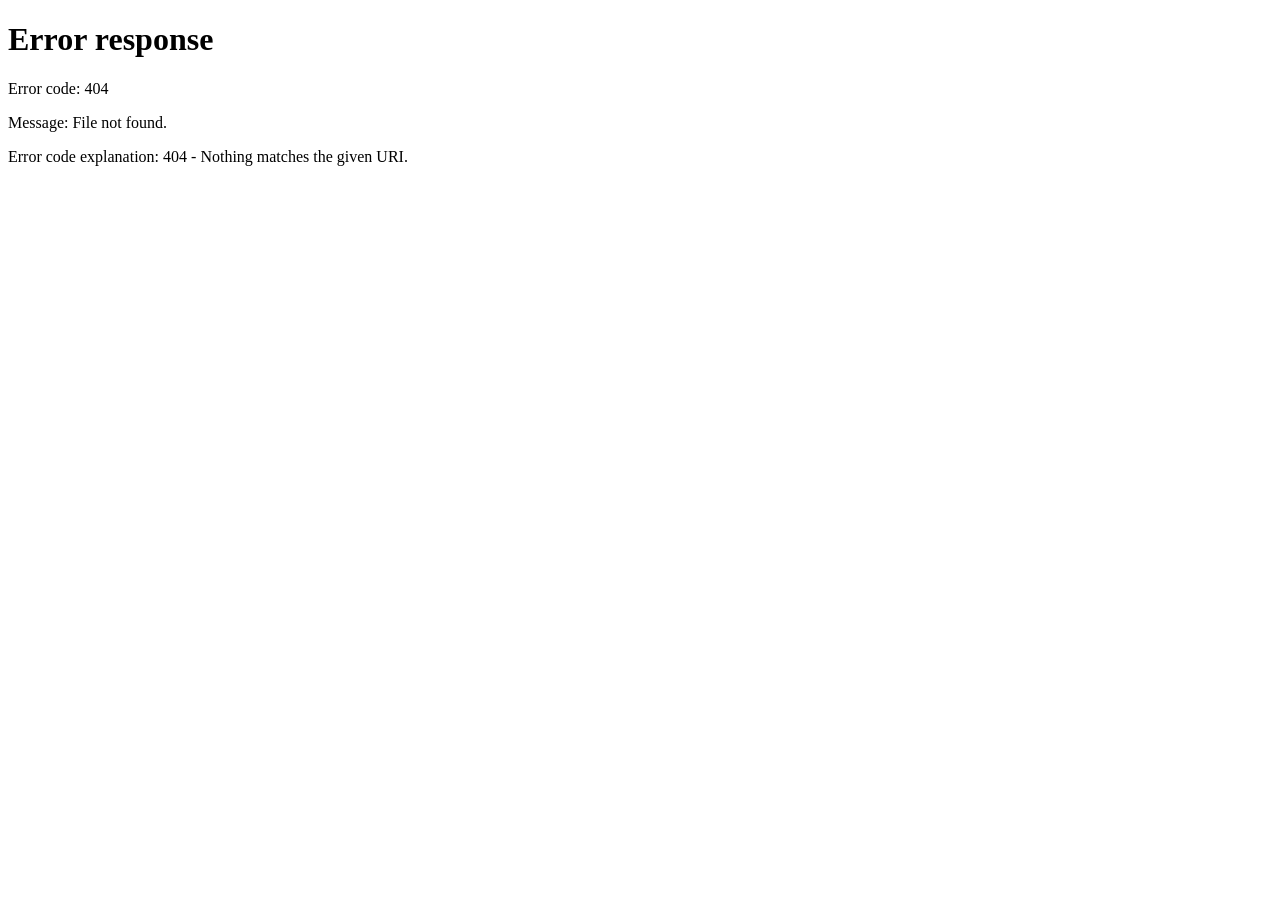
==== index.html @ 505d4048 "Add initial index.html for Events Scanner" ====
<!DOCTYPE html>
<html lang="pt-BR">
<head>
<meta charset="UTF-8">
<meta name="viewport" content="width=device-width, initial-scale=1.0">
<title>Events Scanner | MapOmega</title>
<link rel="alternate" hreflang="pt-BR" href="https://deltaomni.com/br/scanner-de-eventos.html">
<link rel="alternate" hreflang="en" href="https://deltaomni.com/eventsscanner.html">
<script>
  // Reserva caso o redirecionamento do Netlify não atue
  var pt = (navigator.languages || [navigator.language || '']).some(function(l){ return /^pt/i.test(l); });
  location.replace(pt ? '/br/' : '/eventsscanner.html');
</script>
<style>body{font-family:system-ui,sans-serif;margin:48px 24px;color:#1B2230}a{color:#002868}</style>
</head>
<body>
<p><a href="/br/scanner-de-eventos.html">Events Scanner — português</a> · <a href="/eventsscanner.html" lang="en">English</a></p>
</body>
</html>
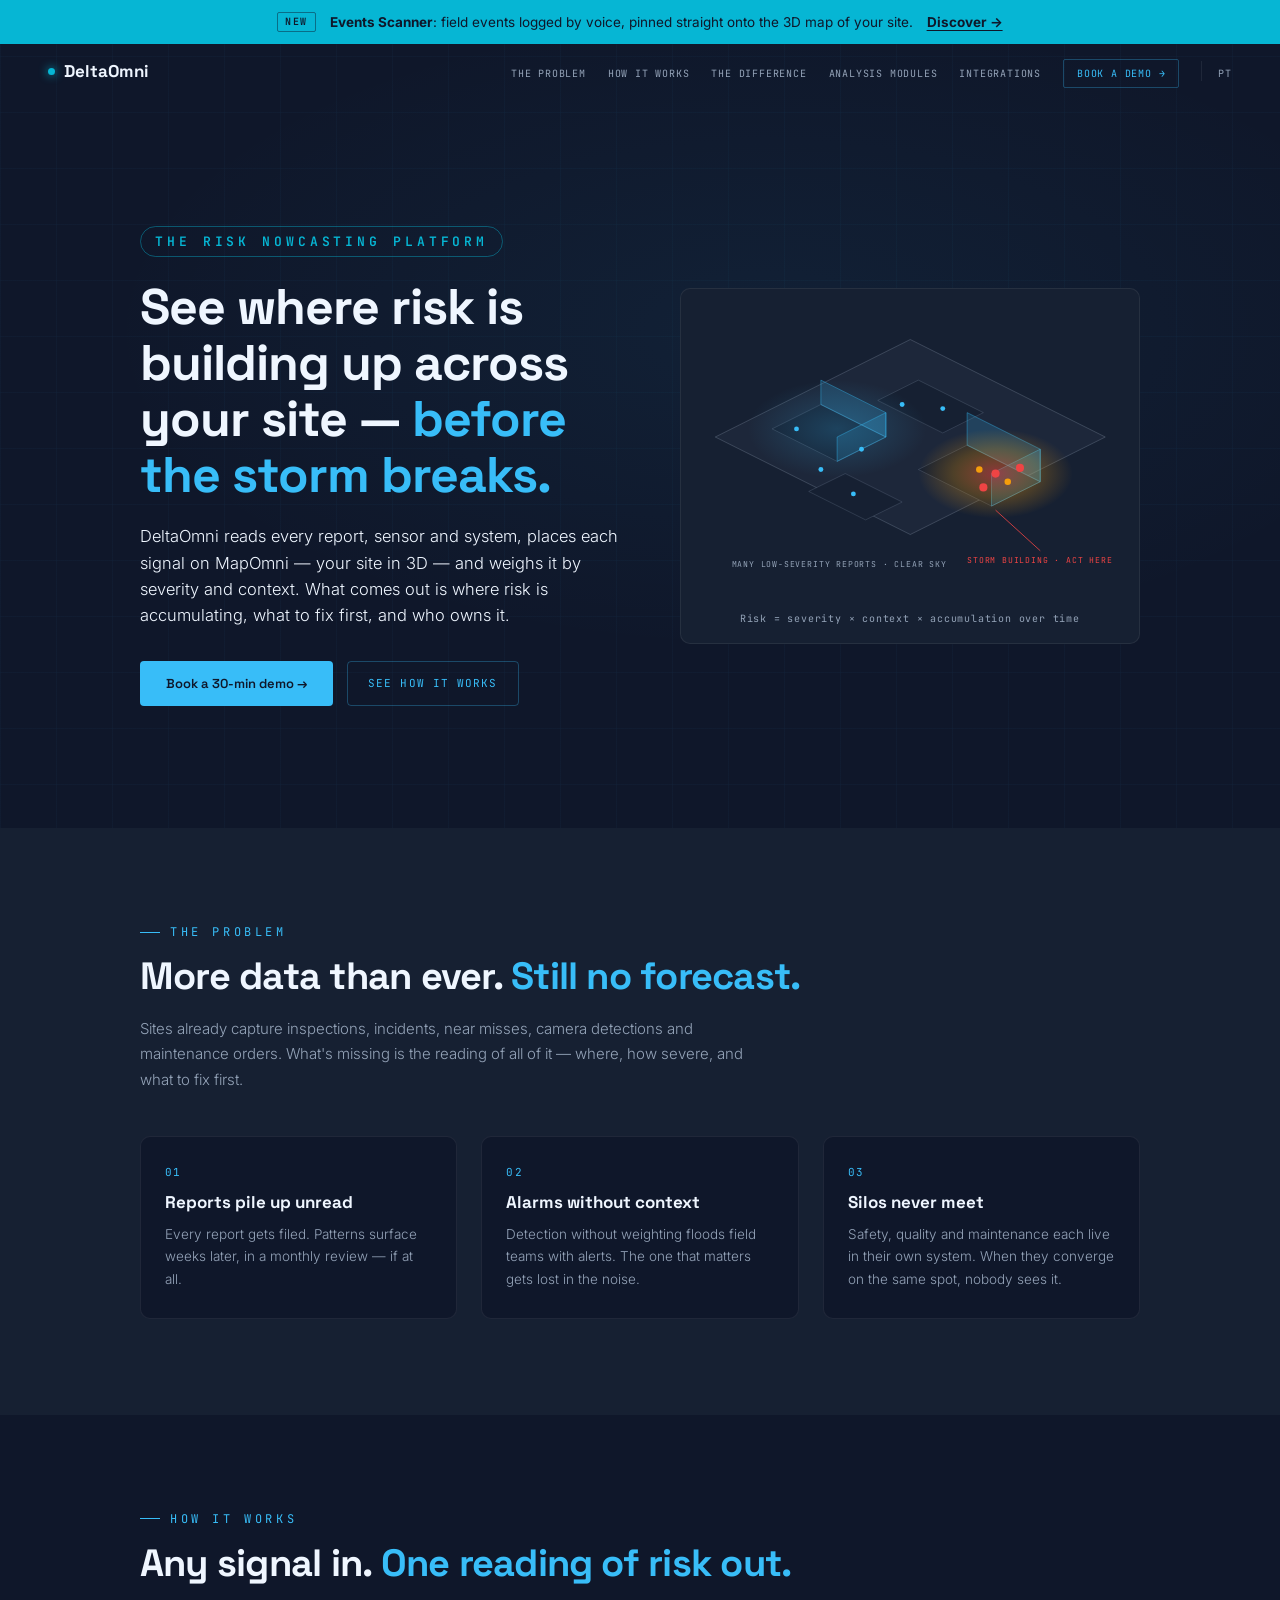
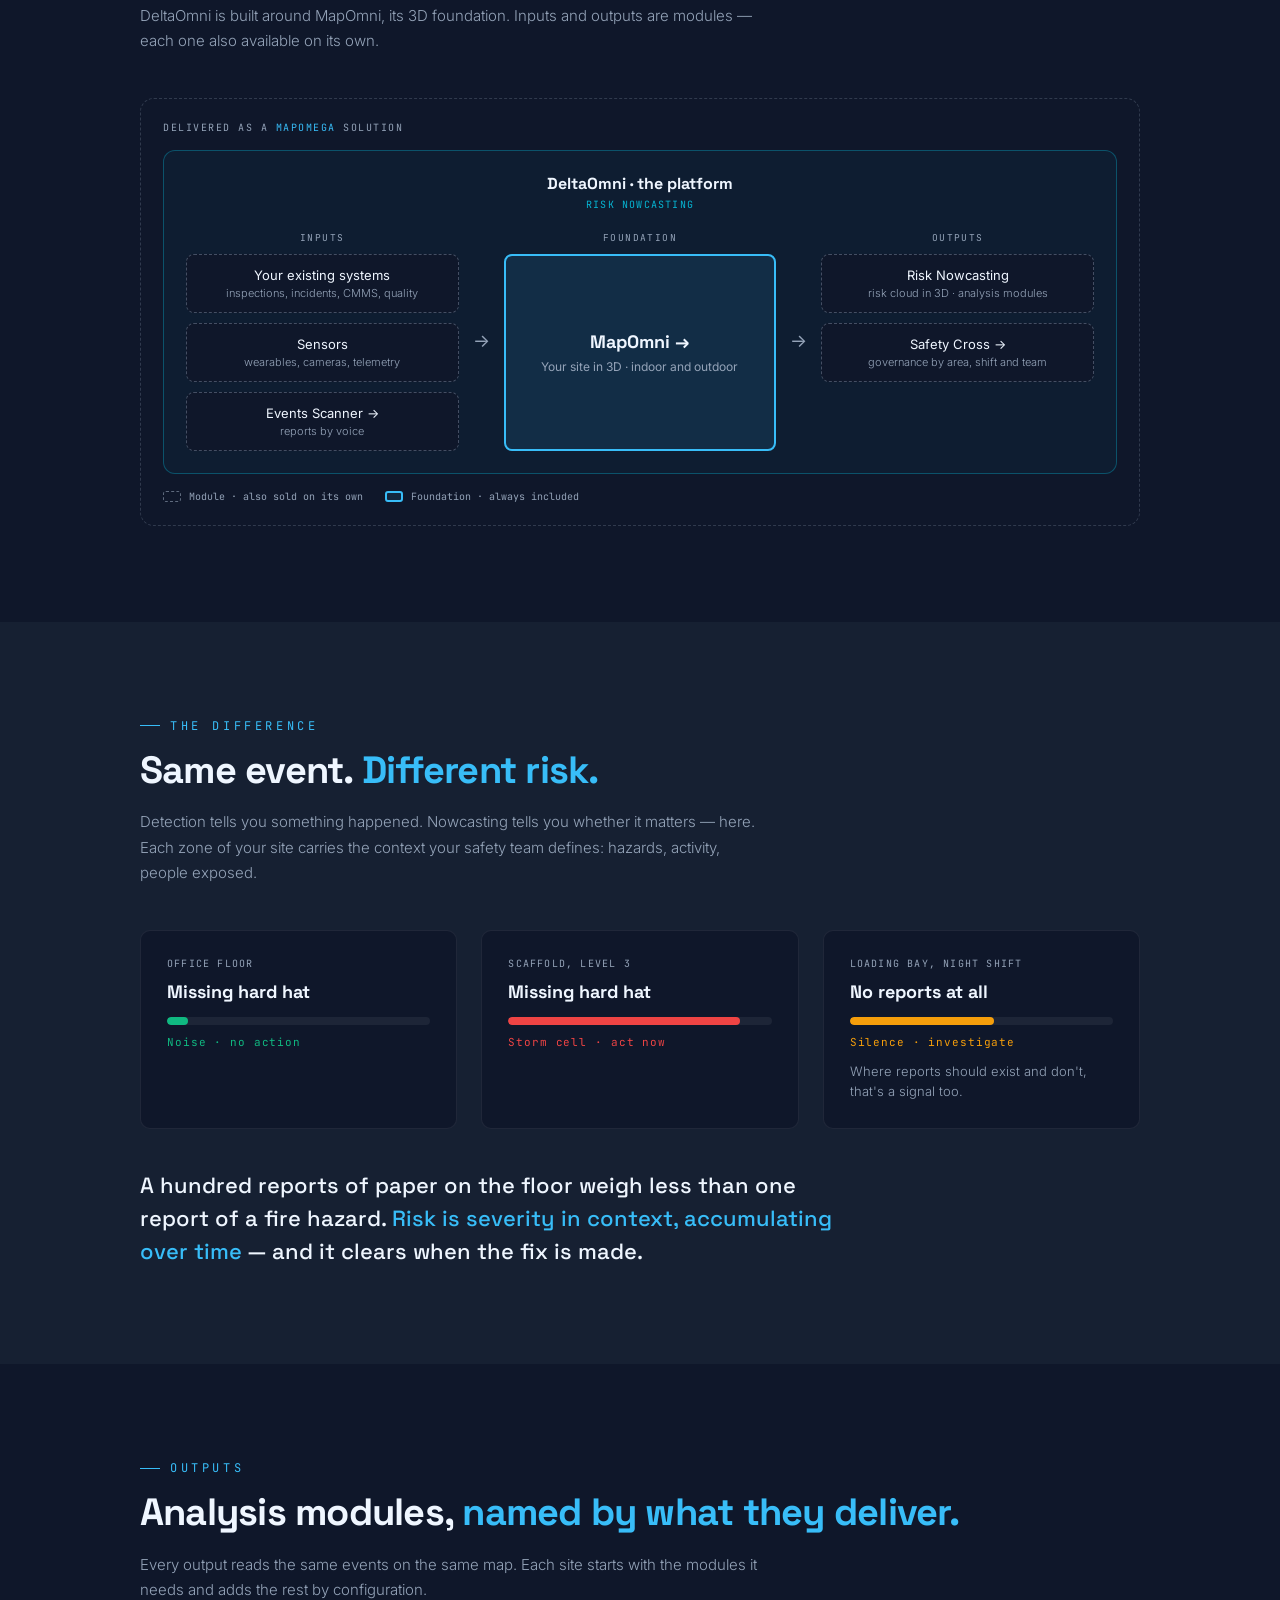
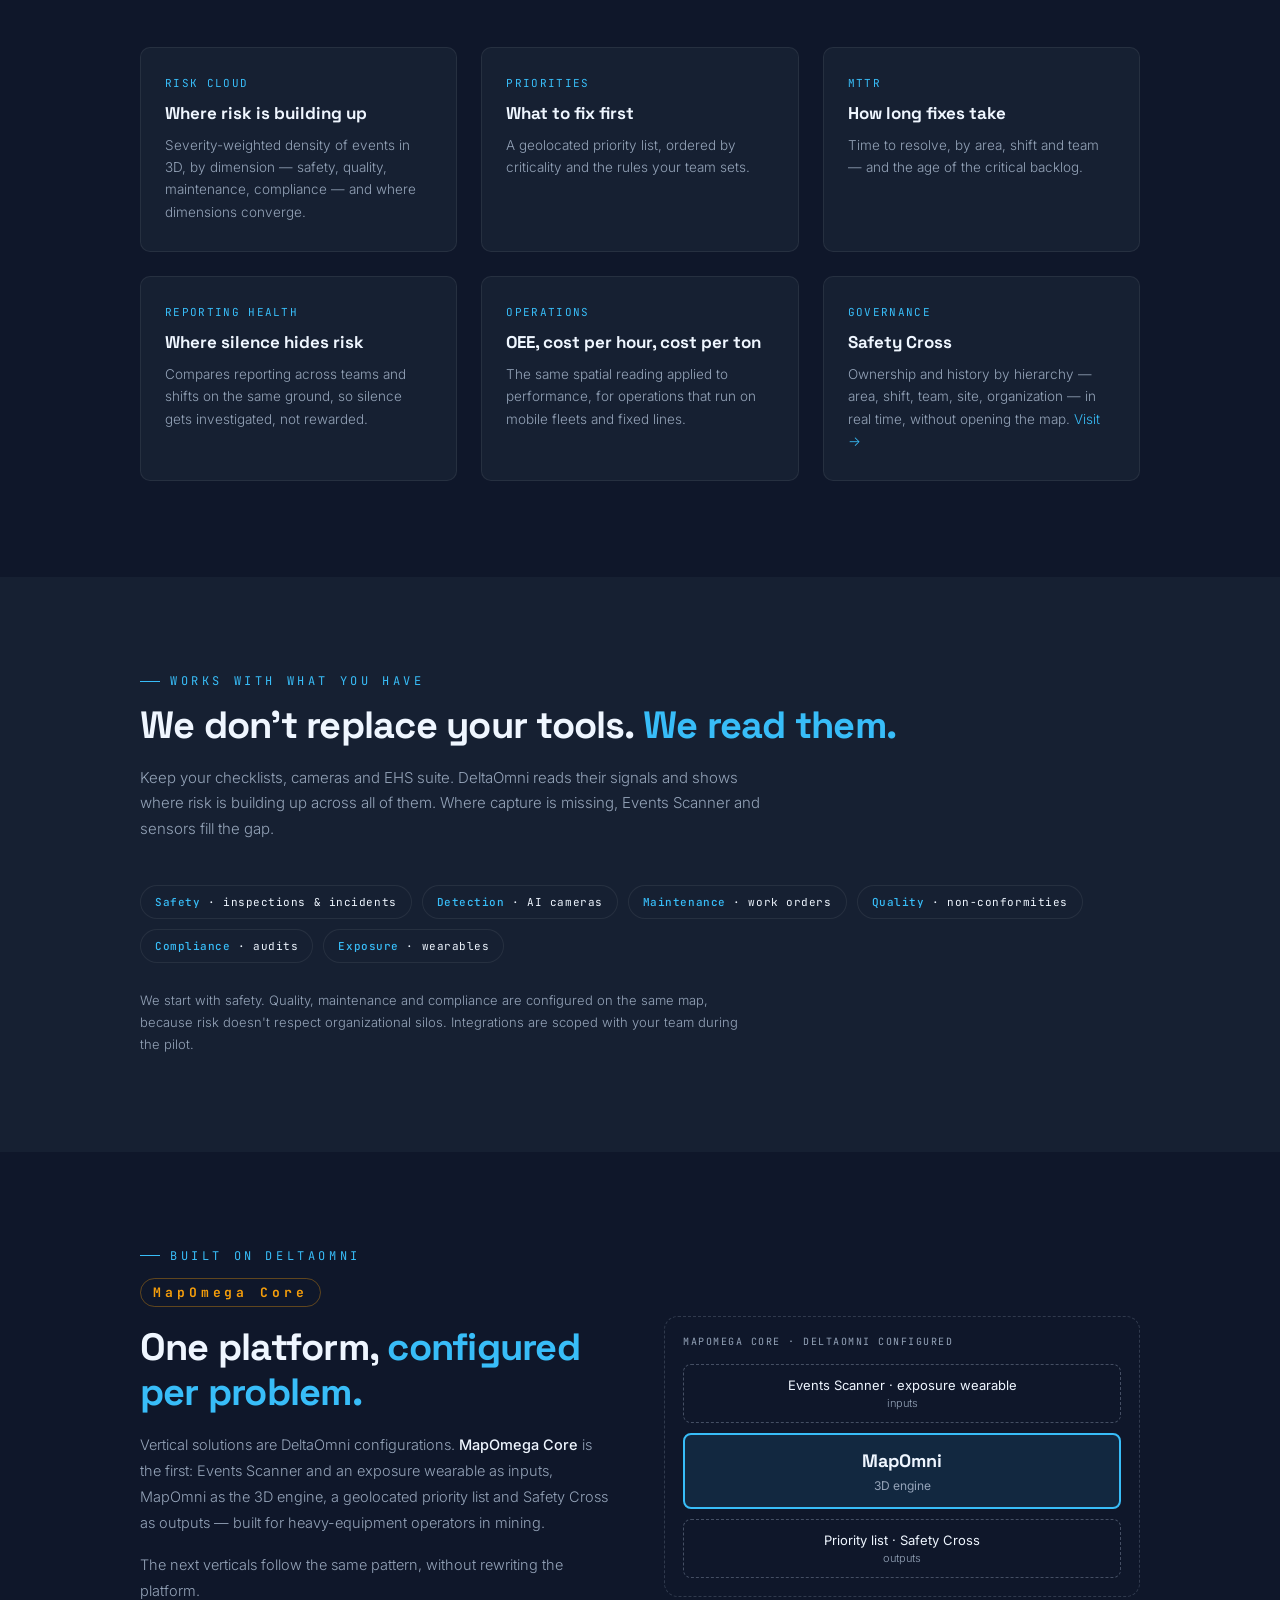
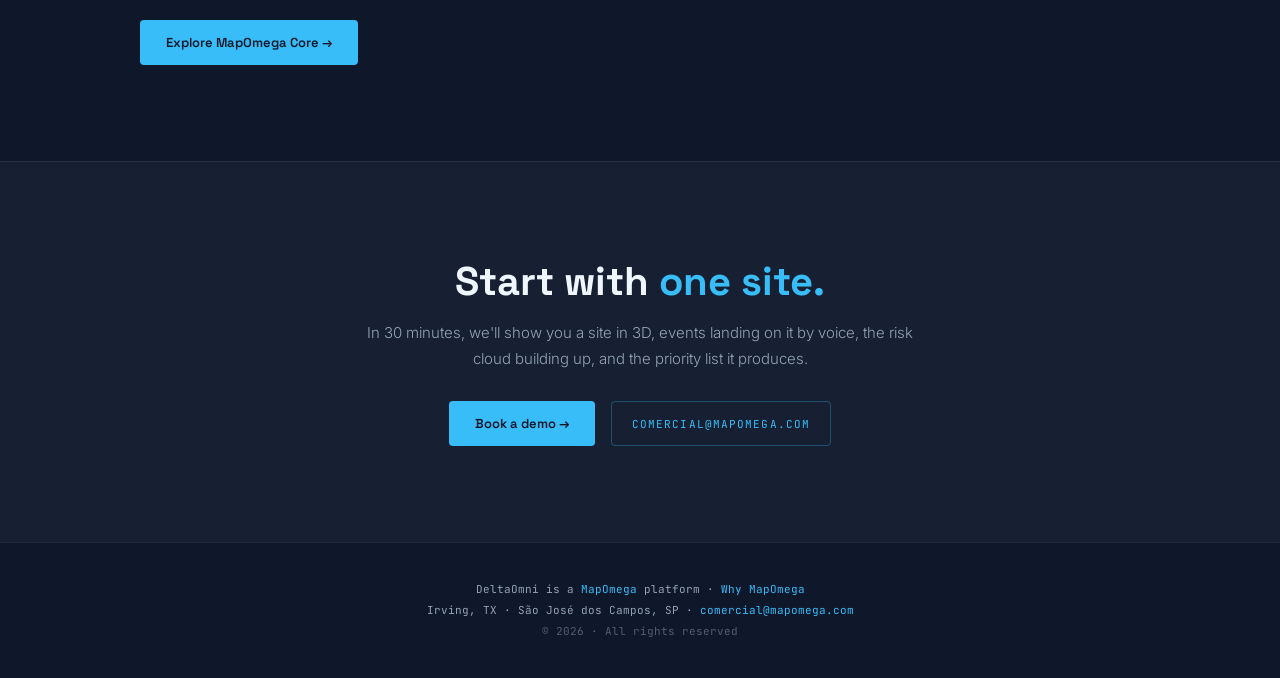
==== commit 97a15eb9: "Update index.html" ====
--- a/index.html
+++ b/index.html
@@ -1,19 +1,462 @@
 <!DOCTYPE html>
-<html lang="pt-BR">
+<html lang="en">
 <head>
+<script async src="https://www.googletagmanager.com/gtag/js?id=G-9XJZJKNSP6"></script>
+<script>window.dataLayer = window.dataLayer || []; function gtag() { dataLayer.push(arguments); } gtag('js', new Date());gtag('config','G-9XJZJKNSP6');</script>
 <meta charset="UTF-8">
 <meta name="viewport" content="width=device-width, initial-scale=1.0">
-<title>Events Scanner | MapOmega</title>
-<link rel="alternate" hreflang="pt-BR" href="https://deltaomni.com/br/scanner-de-eventos.html">
-<link rel="alternate" hreflang="en" href="https://deltaomni.com/eventsscanner.html">
-<script>
-  // Reserva caso o redirecionamento do Netlify não atue
-  var pt = (navigator.languages || [navigator.language || '']).some(function(l){ return /^pt/i.test(l); });
-  location.replace(pt ? '/br/' : '/eventsscanner.html');
-</script>
-<style>body{font-family:system-ui,sans-serif;margin:48px 24px;color:#1B2230}a{color:#002868}</style>
+<meta name="description" content="See where risk is building up across your site — before the storm breaks. DeltaOmni reads every report, sensor and system on a 3D map of your site.">
+<meta property="og:title" content="DeltaOmni — The Risk Nowcasting platform">
+<meta property="og:description" content="See where risk is building up across your site — before the storm breaks. DeltaOmni reads every report, sensor and system on a 3D map of your site.">
+
+<meta property="og:url" content="https://deltaomni.com/">
+<meta property="og:type" content="website">
+<meta property="og:locale" content="en_US">
+<meta property="og:locale:alternate" content="pt_BR">
+<meta name="twitter:card" content="summary_large_image">
+<meta name="twitter:title" content="DeltaOmni — The Risk Nowcasting platform">
+<meta name="twitter:description" content="See where risk is building up across your site — before the storm breaks. DeltaOmni reads every report, sensor and system on a 3D map of your site.">
+<link rel="alternate" hreflang="en" href="https://deltaomni.com/">
+<link rel="alternate" hreflang="pt-BR" href="https://deltaomni.com/br/">
+<title>DeltaOmni — The Risk Nowcasting platform</title>
+<link rel="preconnect" href="https://fonts.googleapis.com">
+<link href="https://fonts.googleapis.com/css2?family=Space+Grotesk:wght@300;400;500;600;700&family=Inter:wght@300;400;500;600&family=JetBrains+Mono:wght@400;500;600&display=swap" rel="stylesheet">
+
+<style>
+:root{
+  --sky:#38BDF8;--slate:#0F172A;--surface:#1E293B;--panel:#162032;--muted:#94A3B8;--white:#EFF6FF;
+  --border:rgba(255,255,255,.07);
+  --ok:#10B981;--warn:#F59E0B;--crit:#EF4444;
+  --omni:#2563EB;--delta:#06B6D4;--safety:#10B981;
+}
+*,*::before,*::after{margin:0;padding:0;box-sizing:border-box}
+html{scroll-behavior:smooth;scroll-padding-top:110px}
+body{background:var(--slate);color:var(--white);font-family:'Inter',sans-serif;overflow-x:hidden}
+.inner{max-width:1080px;margin:0 auto;padding:0 40px}
+.inner-nar{max-width:760px;margin:0 auto;padding:0 40px}
+@media(max-width:600px){.inner,.inner-nar{padding:0 20px}}
+.eyebrow{font-family:'JetBrains Mono',monospace;font-size:12px;letter-spacing:.3em;text-transform:uppercase;color:var(--sky);margin-bottom:14px;display:flex;align-items:center;gap:10px}
+.eyebrow::before{content:'';width:20px;height:1px;background:var(--sky)}
+.section-title{font-family:'Space Grotesk',sans-serif;font-size:clamp(26px,3.6vw,38px);font-weight:700;letter-spacing:-.02em;margin-bottom:16px;line-height:1.2}
+.section-title em{font-style:normal;color:var(--sky)}
+.section-sub{font-size:15px;font-weight:300;color:var(--muted);line-height:1.7;max-width:620px;margin-bottom:44px}
+section{padding:96px 0}
+@media(max-width:768px){section{padding:64px 0}}
+.alt{background:var(--panel)}
+.btn-primary{font-family:'Space Grotesk',sans-serif;font-size:13px;font-weight:600;color:var(--slate);background:var(--sky);border:none;padding:14px 26px;border-radius:4px;text-decoration:none;display:inline-flex;align-items:center;gap:8px;cursor:pointer;transition:all .2s}
+.btn-primary:hover{background:#7DD3FC;box-shadow:0 0 24px rgba(56,189,248,.3)}
+.btn-secondary{font-family:'JetBrains Mono',monospace;font-size:11px;letter-spacing:.1em;text-transform:uppercase;color:var(--sky);background:transparent;border:1px solid rgba(56,189,248,.3);padding:13px 20px;border-radius:4px;text-decoration:none;display:inline-flex;align-items:center;gap:8px;cursor:pointer;transition:all .2s}
+.btn-secondary:hover{border-color:var(--sky);background:rgba(56,189,248,.06)}
+.reveal{opacity:0;transform:translateY(16px);transition:opacity .6s,transform .6s}
+.reveal.visible{opacity:1;transform:translateY(0)}
+@media(prefers-reduced-motion:reduce){*,*::before,*::after{animation-duration:.01ms!important;transition-duration:.01ms!important}}
+
+/* EVENTS SCANNER BAND */
+.es-band{position:fixed;top:0;left:0;right:0;z-index:210;height:44px;display:flex;align-items:center;justify-content:center;gap:14px;padding:0 20px;background:var(--delta);color:var(--slate);font-size:13.5px;line-height:1.2}
+.es-band .es-new{font-family:'JetBrains Mono',monospace;font-size:10px;font-weight:600;letter-spacing:.14em;border:1px solid rgba(15,23,42,.45);padding:3px 7px;border-radius:2px;white-space:nowrap}
+.es-band .es-text{white-space:nowrap;overflow:hidden;text-overflow:ellipsis}
+.es-band .es-short{display:none;white-space:nowrap}
+.es-band a{color:var(--slate);font-weight:700;text-decoration:underline;text-underline-offset:3px;white-space:nowrap}
+@media(max-width:760px){.es-band .es-text{display:none}.es-band .es-short{display:inline}}
+@media(max-width:480px){.es-band{font-size:13px;gap:10px}.es-band .es-new{display:none}}
+
+/* NAV */
+nav{position:fixed;top:44px;left:0;right:0;z-index:200;display:flex;justify-content:space-between;align-items:center;padding:16px 48px;transition:background .3s}
+nav.scrolled{background:rgba(15,23,42,.96);backdrop-filter:blur(12px);border-bottom:1px solid var(--border)}
+.nav-logo{font-family:'Space Grotesk',sans-serif;font-size:17px;font-weight:700;color:var(--white);text-decoration:none;display:flex;align-items:center;gap:9px}
+.nav-logo-dot{width:7px;height:7px;border-radius:50%;background:var(--sky);box-shadow:0 0 10px var(--sky)}
+.nav-links{display:flex;gap:22px;list-style:none;align-items:center}
+.nav-links a{font-family:'JetBrains Mono',monospace;font-size:10px;letter-spacing:.08em;text-transform:uppercase;color:var(--muted);text-decoration:none;transition:color .2s;white-space:nowrap}
+.nav-links a:hover{color:var(--white)}
+.nav-cta{color:var(--sky)!important;border:1px solid rgba(56,189,248,.3);padding:7px 13px!important;border-radius:2px}
+.nav-lang{border-left:1px solid var(--border);padding-left:16px}
+.nav-ham{display:none;background:none;border:none;color:var(--muted);font-size:22px;cursor:pointer}
+.nav-mob{display:none;position:fixed;top:104px;left:0;right:0;z-index:199;background:rgba(15,23,42,.98);flex-direction:column;padding:14px 22px;border-bottom:1px solid var(--border)}
+.nav-mob a{font-family:'JetBrains Mono',monospace;font-size:11px;letter-spacing:.12em;text-transform:uppercase;color:var(--muted);text-decoration:none;padding:12px 0;border-bottom:1px solid var(--border)}
+.nav-mob a:last-child{border-bottom:none}
+.nav-mob.open{display:flex}
+@media(max-width:880px){.nav-links{display:none}.nav-ham{display:block}}
+@media(max-width:600px){nav{padding:14px 20px}}
+
+/* HERO */
+#hero{min-height:92vh;display:flex;align-items:center;padding:164px 0 60px;position:relative;overflow:hidden;background:radial-gradient(ellipse 80% 60% at 60% 40%,rgba(56,189,248,.06) 0%,transparent 65%),var(--slate)}
+#hero::before{content:'';position:absolute;inset:0;background-image:linear-gradient(rgba(56,189,248,.03) 1px,transparent 1px),linear-gradient(90deg,rgba(56,189,248,.03) 1px,transparent 1px);background-size:56px 56px}
+.hero-grid{position:relative;z-index:2;display:grid;grid-template-columns:1.05fr 1fr;gap:56px;align-items:center}
+@media(max-width:900px){.hero-grid{grid-template-columns:1fr;gap:36px}}
+.hero-badge{font-family:'JetBrains Mono',monospace;font-size:13px;font-weight:600;letter-spacing:.3em;color:var(--sky);border:1px solid rgba(56,189,248,.35);padding:6px 14px;border-radius:20px;display:inline-block;margin-bottom:22px;text-transform:uppercase}
+.hero-title{font-family:'Space Grotesk',sans-serif;font-size:clamp(30px,4.6vw,50px);font-weight:700;line-height:1.12;letter-spacing:-.02em;margin-bottom:20px}
+.hero-title em{font-style:normal;color:var(--sky)}
+.hero-sub{font-size:16.5px;color:var(--white);line-height:1.6;max-width:500px;margin-bottom:32px;font-weight:300}
+.hero-ctas{display:flex;gap:14px;flex-wrap:wrap}
+.hero-visual{border:1px solid var(--border);border-radius:10px;background:var(--panel);padding:18px}
+.hero-visual svg{width:100%;height:auto;display:block}
+.hv-caption{font-family:'JetBrains Mono',monospace;font-size:10px;letter-spacing:.08em;color:var(--muted);margin-top:12px;text-align:center}
+
+/* CARDS */
+.grid3{display:grid;grid-template-columns:repeat(3,1fr);gap:24px}
+.grid2{display:grid;grid-template-columns:repeat(2,1fr);gap:24px}
+.grid4{display:grid;grid-template-columns:repeat(4,1fr);gap:20px}
+@media(max-width:900px){.grid4{grid-template-columns:repeat(2,1fr)}}
+@media(max-width:820px){.grid3,.grid2{grid-template-columns:1fr}}
+@media(max-width:520px){.grid4{grid-template-columns:1fr}}
+.card{border:1px solid var(--border);border-radius:10px;padding:28px 24px;background:var(--panel)}
+.alt .card{background:var(--slate)}
+.card h3{font-family:'Space Grotesk',sans-serif;font-size:17px;font-weight:700;margin-bottom:10px;line-height:1.3}
+.card p{font-size:13.5px;color:var(--muted);font-weight:300;line-height:1.65}
+.card-num{font-family:'JetBrains Mono',monospace;font-size:11px;color:var(--sky);letter-spacing:.12em;margin-bottom:12px;display:block}
+
+/* ARCHITECTURE */
+.arch{border:1px dashed rgba(148,163,184,.25);border-radius:14px;padding:22px}
+.arch-head{font-family:'JetBrains Mono',monospace;font-size:10px;letter-spacing:.15em;text-transform:uppercase;color:var(--muted);margin-bottom:16px}
+.arch-inner{border:1px solid rgba(6,182,212,.35);border-radius:12px;padding:22px;background:rgba(6,182,212,.04)}
+.arch-title{font-family:'Space Grotesk',sans-serif;font-size:16px;font-weight:700;text-align:center;margin-bottom:4px}
+.arch-title small{display:block;font-family:'JetBrains Mono',monospace;font-size:10px;font-weight:400;letter-spacing:.12em;color:var(--delta);margin-top:4px;text-transform:uppercase}
+.arch-flow{display:grid;grid-template-columns:1fr auto 1fr auto 1fr;gap:14px;align-items:stretch;margin-top:20px}
+@media(max-width:820px){.arch-flow{grid-template-columns:1fr}.arch-arrow{transform:rotate(90deg);justify-self:center}}
+.arch-col{display:flex;flex-direction:column;gap:10px}
+.arch-label{font-family:'JetBrains Mono',monospace;font-size:9.5px;letter-spacing:.15em;text-transform:uppercase;color:var(--muted);text-align:center}
+.mod{border:1px dashed rgba(148,163,184,.4);border-radius:8px;padding:12px 14px;font-size:13px;text-align:center;background:var(--slate)}
+.mod small{display:block;font-size:11px;color:var(--muted);margin-top:3px;font-weight:300}
+.mod a{color:var(--white);text-decoration:none}
+.mod a:hover{color:var(--sky)}
+.found{border:2px solid var(--sky);border-radius:8px;background:rgba(56,189,248,.1);display:flex;flex-direction:column;align-items:center;justify-content:center;padding:20px;text-align:center;flex:1}
+.found strong{font-family:'Space Grotesk',sans-serif;font-size:18px}
+.found span{font-size:12px;color:var(--muted);margin-top:6px}
+.arch-arrow{align-self:center;color:var(--muted);font-size:18px}
+.arch-legend{display:flex;gap:22px;flex-wrap:wrap;margin-top:16px;font-family:'JetBrains Mono',monospace;font-size:10px;color:var(--muted)}
+.arch-legend i{display:inline-block;width:18px;height:11px;border-radius:3px;margin-right:8px;vertical-align:middle}
+
+/* SAME EVENT */
+.event-card{border:1px solid var(--border);border-radius:10px;padding:26px;background:var(--slate)}
+.event-tag{font-family:'JetBrains Mono',monospace;font-size:10px;letter-spacing:.12em;text-transform:uppercase;color:var(--muted)}
+.event-what{font-family:'Space Grotesk',sans-serif;font-size:18px;font-weight:700;margin:10px 0 14px}
+.meter{height:8px;border-radius:4px;background:rgba(255,255,255,.06);overflow:hidden;margin-bottom:10px}
+.meter span{display:block;height:100%;border-radius:4px}
+.event-level{font-family:'JetBrains Mono',monospace;font-size:11px;letter-spacing:.08em}
+.event-card p{font-size:13px;color:var(--muted);font-weight:300;line-height:1.6;margin-top:12px}
+.pull{font-family:'Space Grotesk',sans-serif;font-size:clamp(18px,2.2vw,22px);font-weight:500;line-height:1.5;max-width:720px;margin-top:40px;color:var(--white)}
+.pull em{color:var(--sky);font-style:normal}
+
+/* TOOLS */
+.chips{display:flex;flex-wrap:wrap;gap:10px;margin-top:8px}
+.chip{font-family:'JetBrains Mono',monospace;font-size:11px;letter-spacing:.05em;color:var(--white);border:1px solid var(--border);padding:9px 14px;border-radius:20px;background:var(--panel)}
+.chip b{color:var(--sky);font-weight:500}
+.note{font-size:13px;color:var(--muted);font-weight:300;line-height:1.7;margin-top:26px;max-width:620px}
+
+/* PROOF + CORE */
+.split{display:grid;grid-template-columns:1fr 1fr;gap:48px;align-items:center}
+@media(max-width:860px){.split{grid-template-columns:1fr;gap:28px}}
+.split p{font-size:14.5px;color:var(--muted);font-weight:300;line-height:1.8;margin-bottom:16px}
+.split p strong{color:var(--white);font-weight:500}
+.split img{width:100%;border-radius:10px;border:1px solid var(--border);display:block}
+.stats{display:grid;grid-template-columns:repeat(3,1fr);gap:16px;margin:8px 0 26px}
+.stat{border:1px solid var(--border);border-radius:8px;padding:12px;text-align:center;background:var(--slate)}
+.stat-num{font-family:'Space Grotesk',sans-serif;font-size:26px;font-weight:700;color:var(--sky)}
+.stat-label{font-size:10px;color:var(--muted);font-family:'JetBrains Mono',monospace;margin-top:6px}
+.core-badge{font-family:'JetBrains Mono',monospace;font-size:13px;font-weight:700;letter-spacing:.3em;color:var(--warn);border:1px solid rgba(245,158,11,.35);padding:5px 12px;border-radius:20px;display:inline-block;margin-bottom:18px}
+
+/* WHY */
+#why{text-align:center;background:radial-gradient(ellipse 70% 60% at 50% 30%,rgba(56,189,248,.07) 0%,transparent 70%),var(--slate)}
+.why-quote{font-family:'Space Grotesk',sans-serif;font-size:clamp(28px,4.4vw,46px);font-weight:700;line-height:1.15;letter-spacing:-.02em;margin-bottom:22px}
+.why-quote em{font-style:normal;color:var(--sky)}
+.why-body{font-size:15px;color:var(--muted);font-weight:300;line-height:1.75;max-width:640px;margin:0 auto 32px}
+
+/* CTA */
+#cta-band{text-align:center;background:var(--panel);border-top:1px solid var(--border)}
+.cta-title{font-family:'Space Grotesk',sans-serif;font-size:clamp(26px,3.8vw,40px);font-weight:700;margin:0 auto 14px;line-height:1.2}
+.cta-title em{color:var(--sky);font-style:normal}
+.cta-sub{font-size:15px;color:var(--muted);font-weight:300;max-width:560px;margin:0 auto 30px;line-height:1.7}
+.cta-row{display:flex;gap:16px;justify-content:center;flex-wrap:wrap}
+
+/* PIT */
+#pit{border-top:1px solid var(--border)}
+.pit-grid{display:grid;grid-template-columns:1fr 1fr;gap:64px;align-items:start}
+@media(max-width:760px){.pit-grid{grid-template-columns:1fr;gap:40px}}
+.pit-hl{font-family:'Space Grotesk',sans-serif;font-size:clamp(20px,2.5vw,30px);font-weight:700;margin-bottom:14px;line-height:1.3}
+.pit-hl em{font-style:normal;color:var(--sky)}
+.pit-body{font-size:14px;font-weight:300;color:var(--muted);line-height:1.8;margin-bottom:24px}
+.pit-body strong{color:var(--white);font-weight:500}
+.partners-lbl{font-family:'JetBrains Mono',monospace;font-size:9px;letter-spacing:.3em;text-transform:uppercase;color:var(--muted);margin-bottom:14px}
+.partners-row{display:flex;flex-wrap:wrap;gap:8px}
+.p-badge{background:rgba(255,255,255,.04);border:1px solid rgba(255,255,255,.08);border-radius:6px;padding:8px 14px;font-family:'Space Grotesk',sans-serif;font-size:12px;font-weight:500;color:var(--muted)}
+#map{width:100%;height:420px;border-radius:10px;border:1px solid var(--border)}
+
+footer{padding:36px 0;text-align:center;font-family:'JetBrains Mono',monospace;font-size:11px;color:var(--muted);border-top:1px solid var(--border);line-height:1.9}
+footer a{color:var(--sky);text-decoration:none}
+
+/* MODAL */
+.modal-ov{position:fixed;inset:0;background:rgba(5,9,17,.88);backdrop-filter:blur(6px);z-index:500;display:none;align-items:center;justify-content:center;padding:24px}
+.modal-ov.open{display:flex}
+.modal-box{background:var(--slate);border:1px solid var(--border);border-radius:12px;max-width:520px;width:100%}
+.modal-head{display:flex;justify-content:space-between;align-items:center;padding:20px 26px;border-bottom:1px solid var(--border)}
+.modal-head h3{font-family:'Space Grotesk',sans-serif;font-size:17px;font-weight:700}
+.modal-close{background:none;border:1px solid var(--border);color:var(--muted);width:32px;height:32px;border-radius:6px;cursor:pointer;font-size:16px}
+.modal-body{padding:28px 26px}
+.demo-lead{font-size:14px;color:var(--white);font-weight:300;line-height:1.7;margin-bottom:24px}
+.demo-ctas{display:flex;gap:12px;flex-wrap:wrap}
+
+/* CATALOG */
+.catalog{display:grid;grid-template-columns:repeat(3,1fr);gap:22px}
+@media(max-width:900px){.catalog{grid-template-columns:1fr}}
+.cat-card{display:flex;flex-direction:column;border:1px solid var(--border);border-radius:10px;padding:28px 24px;background:var(--slate);text-decoration:none;color:var(--white);transition:border-color .2s,transform .2s}
+.cat-card:hover{border-color:rgba(56,189,248,.4);transform:translateY(-2px)}
+.cat-feature{grid-column:1/-1;border-color:rgba(6,182,212,.35);background:rgba(6,182,212,.05)}
+.cat-tag{font-family:'JetBrains Mono',monospace;font-size:11px;letter-spacing:.15em;text-transform:uppercase;margin-bottom:10px}
+.cat-card h3{font-family:'Space Grotesk',sans-serif;font-size:22px;font-weight:700;margin-bottom:8px}
+.cat-line{font-size:15px;color:var(--white);font-weight:400;line-height:1.5;margin-bottom:10px}
+.cat-card p{font-size:13.5px;color:var(--muted);font-weight:300;line-height:1.65}
+.cat-card .cat-line{color:var(--white)}
+.cat-go{font-family:'JetBrains Mono',monospace;font-size:11px;letter-spacing:.08em;color:var(--sky);margin-top:auto;padding-top:18px}
+/* CHAIN */
+.chain{display:flex;flex-direction:column;gap:10px}
+.chain-step{display:grid;grid-template-columns:110px 1fr;align-items:center;gap:16px;border:1px dashed rgba(148,163,184,.35);border-radius:10px;padding:16px 20px;background:var(--panel);text-decoration:none;color:var(--white);transition:border-color .2s}
+.chain-step:hover{border-color:var(--sky)}
+.found-step{border:2px solid var(--sky);background:rgba(56,189,248,.08)}
+.delta-step{border:1px solid rgba(6,182,212,.5);background:rgba(6,182,212,.06)}
+.chain-verb{font-family:'JetBrains Mono',monospace;font-size:11px;letter-spacing:.15em;text-transform:uppercase;color:var(--sky)}
+.chain-mod{font-family:'Space Grotesk',sans-serif;font-size:17px;font-weight:700}
+.chain-mod small{display:block;font-family:'Inter',sans-serif;font-size:12.5px;font-weight:300;color:var(--muted);margin-top:2px}
+@media(max-width:480px){.chain-step{grid-template-columns:1fr;gap:6px}}
+</style>
 </head>
 <body>
-<p><a href="/br/scanner-de-eventos.html">Events Scanner — português</a> · <a href="/eventsscanner.html" lang="en">English</a></p>
+<div class="es-band" role="region" aria-label="Events Scanner">
+    <span class="es-new">NEW</span>
+    <span class="es-text"><strong>Events Scanner</strong>: field events logged by voice, pinned straight onto the 3D map of your site.</span>
+    <span class="es-short"><strong>Events Scanner</strong>: events by voice</span>
+    <a href="https://eventsscanner.com/?utm_source=deltaomni_en&amp;utm_medium=band">Discover →</a>
+</div>
+
+<nav id="nav">
+    <a class="nav-logo" href="#hero"><span class="nav-logo-dot" style="background:var(--delta);box-shadow:0 0 10px var(--delta)"></span>DeltaOmni</a>
+    <ul class="nav-links">
+        <li><a href="#problem">The problem</a></li>
+        <li><a href="#how">How it works</a></li>
+        <li><a href="#difference">The difference</a></li>
+        <li><a href="#modules">Analysis modules</a></li>
+        <li><a href="#tools">Integrations</a></li>
+        <li><a href="#" onclick="openDemo();return false" class="nav-cta">Book a demo →</a></li>
+        <li class="nav-lang"><a href="/br/" hreflang="pt-BR" lang="pt-BR">PT</a></li>
+    </ul>
+    <button class="nav-ham" onclick="toggleNav()" aria-label="Menu">☰</button>
+</nav>
+<div class="nav-mob" id="nav-mob">
+    <a href="#problem" onclick="closeNav()">The problem</a>
+    <a href="#how" onclick="closeNav()">How it works</a>
+    <a href="#difference" onclick="closeNav()">The difference</a>
+    <a href="#modules" onclick="closeNav()">Analysis modules</a>
+    <a href="#tools" onclick="closeNav()">Integrations</a>
+    <a href="#" onclick="closeNav();openDemo();return false">Book a demo</a>
+    <a href="/br/" hreflang="pt-BR" lang="pt-BR">Português</a>
+</div>
+
+<!-- ══ HERO ══ -->
+<section id="hero">
+    <div class="inner">
+        <div class="hero-grid">
+            <div>
+                <span class="hero-badge" style="color:var(--delta);border-color:rgba(6,182,212,.4)">The Risk Nowcasting platform</span>
+                <h1 class="hero-title">See where risk is building up across your site — <em>before the storm breaks.</em></h1>
+                <p class="hero-sub">DeltaOmni reads every report, sensor and system, places each signal on MapOmni — your site in 3D — and weighs it by severity and context. What comes out is where risk is accumulating, what to fix first, and who owns it.</p>
+                <div class="hero-ctas">
+                    <button class="btn-primary" onclick="openDemo()">Book a 30-min demo →</button>
+                    <a class="btn-secondary" href="#how">See how it works</a>
+                </div>
+            </div>
+            <div class="hero-visual" aria-hidden="true">
+                <svg viewBox="0 0 520 360" role="img">
+                    <defs>
+                        <radialGradient id="storm" cx="50%" cy="50%" r="50%"><stop offset="0%" stop-color="#EF4444" stop-opacity=".55"/><stop offset="55%" stop-color="#F59E0B" stop-opacity=".25"/><stop offset="100%" stop-color="#F59E0B" stop-opacity="0"/></radialGradient>
+                        <radialGradient id="haze" cx="50%" cy="50%" r="50%"><stop offset="0%" stop-color="#38BDF8" stop-opacity=".22"/><stop offset="100%" stop-color="#38BDF8" stop-opacity="0"/></radialGradient>
+                    </defs>
+                    <g stroke="rgba(148,163,184,.35)" fill="rgba(30,41,59,.9)" stroke-width="1"><polygon points="260,40 500,160 260,280 20,160"/></g>
+                    <g stroke="rgba(148,163,184,.25)" fill="rgba(22,32,50,1)" stroke-width="1"><polygon points="150,120 230,160 170,190 90,150"/><polygon points="270,90 350,130 300,155 220,115"/><polygon points="330,170 420,215 360,245 270,200"/><polygon points="180,205 250,240 205,262 135,227"/></g>
+                    <g fill="rgba(56,189,248,.18)" stroke="rgba(56,189,248,.5)"><polygon points="150,120 230,160 230,130 150,90"/><polygon points="230,160 170,190 170,160 230,130"/><polygon points="330,170 420,215 420,175 330,130"/><polygon points="420,215 360,245 360,205 420,175"/></g>
+                    <ellipse cx="170" cy="150" rx="110" ry="60" fill="url(#haze)"/>
+                    <ellipse cx="365" cy="205" rx="95" ry="55" fill="url(#storm)"/>
+                    <g fill="#38BDF8"><circle cx="120" cy="150" r="3"/><circle cx="200" cy="175" r="3"/><circle cx="250" cy="120" r="3"/><circle cx="300" cy="125" r="3"/><circle cx="190" cy="230" r="3"/><circle cx="150" cy="200" r="3"/></g>
+                    <g fill="#F59E0B"><circle cx="345" cy="200" r="4"/><circle cx="380" cy="215" r="4"/></g>
+                    <g fill="#EF4444"><circle cx="365" cy="205" r="5"/><circle cx="395" cy="198" r="5"/><circle cx="350" cy="222" r="5"/></g>
+                    <g font-family="JetBrains Mono, monospace" font-size="10" letter-spacing="1">
+                        <text x="40" y="320" fill="#94A3B8">MANY LOW-SEVERITY REPORTS · CLEAR SKY</text>
+                        <line x1="365" y1="250" x2="420" y2="300" stroke="#EF4444" stroke-width="1"/>
+                        <text x="330" y="315" fill="#EF4444">STORM BUILDING · ACT HERE</text>
+                    </g>
+                </svg>
+                <div class="hv-caption">Risk = severity × context × accumulation over time</div>
+            </div>
+        </div>
+    </div>
+</section>
+
+<!-- ══ PROBLEM ══ -->
+<section id="problem" class="alt">
+    <div class="inner">
+        <div class="eyebrow">The problem</div>
+        <h2 class="section-title reveal">More data than ever. <em>Still no forecast.</em></h2>
+        <p class="section-sub reveal">Sites already capture inspections, incidents, near misses, camera detections and maintenance orders. What's missing is the reading of all of it — where, how severe, and what to fix first.</p>
+        <div class="grid3">
+            <div class="card reveal"><span class="card-num">01</span><h3>Reports pile up unread</h3><p>Every report gets filed. Patterns surface weeks later, in a monthly review — if at all.</p></div>
+            <div class="card reveal"><span class="card-num">02</span><h3>Alarms without context</h3><p>Detection without weighting floods field teams with alerts. The one that matters gets lost in the noise.</p></div>
+            <div class="card reveal"><span class="card-num">03</span><h3>Silos never meet</h3><p>Safety, quality and maintenance each live in their own system. When they converge on the same spot, nobody sees it.</p></div>
+        </div>
+    </div>
+</section>
+
+<!-- ══ HOW IT WORKS ══ -->
+<section id="how">
+    <div class="inner">
+        <div class="eyebrow">How it works</div>
+        <h2 class="section-title reveal">Any signal in. <em>One reading of risk out.</em></h2>
+        <p class="section-sub reveal">DeltaOmni is built around MapOmni, its 3D foundation. Inputs and outputs are modules — each one also available on its own.</p>
+        <div class="arch reveal">
+            <div class="arch-head">Delivered as a <a href="https://mapomega.com/" style="color:var(--sky);text-decoration:none">MapOmega</a> solution</div>
+            <div class="arch-inner">
+                <div class="arch-title">DeltaOmni · the platform<small>Risk Nowcasting</small></div>
+                <div class="arch-flow">
+                    <div class="arch-col">
+                        <div class="arch-label">Inputs</div>
+                        <div class="mod">Your existing systems<small>inspections, incidents, CMMS, quality</small></div>
+                        <div class="mod">Sensors<small>wearables, cameras, telemetry</small></div>
+                        <div class="mod"><a href="https://eventsscanner.com/">Events Scanner →</a><small>reports by voice</small></div>
+                    </div>
+                    <div class="arch-arrow">→</div>
+                    <div class="arch-col">
+                        <div class="arch-label">Foundation</div>
+                        <div class="found"><strong><a href="https://mapomni.com/" style="color:var(--white);text-decoration:none">MapOmni →</a></strong><span>Your site in 3D · indoor and outdoor</span></div>
+                    </div>
+                    <div class="arch-arrow">→</div>
+                    <div class="arch-col">
+                        <div class="arch-label">Outputs</div>
+                        <div class="mod"><a href="#modules">Risk Nowcasting</a><small>risk cloud in 3D · analysis modules</small></div>
+                        <div class="mod"><a href="https://safetycross.com.br/">Safety Cross →</a><small>governance by area, shift and team</small></div>
+                    </div>
+                </div>
+            </div>
+            <div class="arch-legend"><span><i style="border:1px dashed rgba(148,163,184,.6)"></i>Module · also sold on its own</span><span><i style="border:2px solid #38BDF8;background:rgba(56,189,248,.1)"></i>Foundation · always included</span></div>
+        </div>
+    </div>
+</section>
+
+<!-- ══ SAME EVENT ══ -->
+<section id="difference" class="alt">
+    <div class="inner">
+        <div class="eyebrow">The difference</div>
+        <h2 class="section-title reveal">Same event. <em>Different risk.</em></h2>
+        <p class="section-sub reveal">Detection tells you something happened. Nowcasting tells you whether it matters — here. Each zone of your site carries the context your safety team defines: hazards, activity, people exposed.</p>
+        <div class="grid3">
+            <div class="event-card reveal"><div class="event-tag">Office floor</div><div class="event-what">Missing hard hat</div><div class="meter"><span style="width:8%;background:var(--ok)"></span></div><div class="event-level" style="color:var(--ok)">Noise · no action</div></div>
+            <div class="event-card reveal"><div class="event-tag">Scaffold, level 3</div><div class="event-what">Missing hard hat</div><div class="meter"><span style="width:88%;background:var(--crit)"></span></div><div class="event-level" style="color:var(--crit)">Storm cell · act now</div></div>
+            <div class="event-card reveal"><div class="event-tag">Loading bay, night shift</div><div class="event-what">No reports at all</div><div class="meter"><span style="width:55%;background:var(--warn)"></span></div><div class="event-level" style="color:var(--warn)">Silence · investigate</div><p>Where reports should exist and don't, that's a signal too.</p></div>
+        </div>
+        <p class="pull reveal">A hundred reports of paper on the floor weigh less than one report of a fire hazard. <em>Risk is severity in context, accumulating over time</em> — and it clears when the fix is made.</p>
+    </div>
+</section>
+
+<!-- ══ ANALYSIS MODULES ══ -->
+<section id="modules">
+    <div class="inner">
+        <div class="eyebrow">Outputs</div>
+        <h2 class="section-title reveal">Analysis modules, <em>named by what they deliver.</em></h2>
+        <p class="section-sub reveal">Every output reads the same events on the same map. Each site starts with the modules it needs and adds the rest by configuration.</p>
+        <div class="grid3">
+            <div class="card reveal"><span class="card-num">RISK CLOUD</span><h3>Where risk is building up</h3><p>Severity-weighted density of events in 3D, by dimension — safety, quality, maintenance, compliance — and where dimensions converge.</p></div>
+            <div class="card reveal"><span class="card-num">PRIORITIES</span><h3>What to fix first</h3><p>A geolocated priority list, ordered by criticality and the rules your team sets.</p></div>
+            <div class="card reveal"><span class="card-num">MTTR</span><h3>How long fixes take</h3><p>Time to resolve, by area, shift and team — and the age of the critical backlog.</p></div>
+            <div class="card reveal"><span class="card-num">REPORTING HEALTH</span><h3>Where silence hides risk</h3><p>Compares reporting across teams and shifts on the same ground, so silence gets investigated, not rewarded.</p></div>
+            <div class="card reveal"><span class="card-num">OPERATIONS</span><h3>OEE, cost per hour, cost per ton</h3><p>The same spatial reading applied to performance, for operations that run on mobile fleets and fixed lines.</p></div>
+            <div class="card reveal"><span class="card-num">GOVERNANCE</span><h3>Safety Cross</h3><p>Ownership and history by hierarchy — area, shift, team, site, organization — in real time, without opening the map. <a href="https://safetycross.com.br/" style="color:var(--sky);text-decoration:none">Visit →</a></p></div>
+        </div>
+    </div>
+</section>
+
+<!-- ══ TOOLS ══ -->
+<section id="tools" class="alt">
+    <div class="inner">
+        <div class="eyebrow">Works with what you have</div>
+        <h2 class="section-title reveal">We don't replace your tools. <em>We read them.</em></h2>
+        <p class="section-sub reveal">Keep your checklists, cameras and EHS suite. DeltaOmni reads their signals and shows where risk is building up across all of them. Where capture is missing, Events Scanner and sensors fill the gap.</p>
+        <div class="chips reveal">
+            <span class="chip"><b>Safety</b> · inspections &amp; incidents</span>
+            <span class="chip"><b>Detection</b> · AI cameras</span>
+            <span class="chip"><b>Maintenance</b> · work orders</span>
+            <span class="chip"><b>Quality</b> · non-conformities</span>
+            <span class="chip"><b>Compliance</b> · audits</span>
+            <span class="chip"><b>Exposure</b> · wearables</span>
+        </div>
+        <p class="note reveal">We start with safety. Quality, maintenance and compliance are configured on the same map, because risk doesn't respect organizational silos. Integrations are scoped with your team during the pilot.</p>
+    </div>
+</section>
+
+<!-- ══ BUILT ON DELTAOMNI ══ -->
+<section id="built">
+    <div class="inner">
+        <div class="split">
+            <div class="reveal">
+                <div class="eyebrow">Built on DeltaOmni</div>
+                <span class="core-badge">MapOmega Core</span>
+                <h2 class="section-title">One platform, <em>configured per problem.</em></h2>
+                <p>Vertical solutions are DeltaOmni configurations. <strong>MapOmega Core</strong> is the first: Events Scanner and an exposure wearable as inputs, MapOmni as the 3D engine, a geolocated priority list and Safety Cross as outputs — built for heavy-equipment operators in mining.</p>
+                <p>The next verticals follow the same pattern, without rewriting the platform.</p>
+                <a class="btn-primary" href="https://mapomega.com/core.html">Explore MapOmega Core →</a>
+            </div>
+            <div class="reveal">
+                <div class="arch" style="padding:18px">
+                    <div class="arch-head">MapOmega Core · DeltaOmni configured</div>
+                    <div class="arch-col">
+                        <div class="mod">Events Scanner · exposure wearable<small>inputs</small></div>
+                        <div class="found" style="padding:14px"><strong>MapOmni</strong><span>3D engine</span></div>
+                        <div class="mod">Priority list · Safety Cross<small>outputs</small></div>
+                    </div>
+                </div>
+            </div>
+        </div>
+    </div>
+</section>
+
+<!-- ══ CTA ══ -->
+<section id="cta-band">
+    <div class="inner">
+        <h2 class="cta-title reveal">Start with <em>one site.</em></h2>
+        <p class="cta-sub reveal">In 30 minutes, we'll show you a site in 3D, events landing on it by voice, the risk cloud building up, and the priority list it produces.</p>
+        <div class="cta-row">
+            <button class="btn-primary" onclick="openDemo()">Book a demo →</button>
+            <a href="mailto:comercial@mapomega.com" class="btn-secondary">comercial@mapomega.com</a>
+        </div>
+    </div>
+</section>
+
+<footer>
+    <div class="inner">
+        DeltaOmni is a <a href="https://mapomega.com/">MapOmega</a> platform · <a href="https://mapomega.com/why.html">Why MapOmega</a><br>
+        Irving, TX · São José dos Campos, SP · <a href="mailto:comercial@mapomega.com">comercial@mapomega.com</a><br>
+        <span style="opacity:.5">© 2026 · All rights reserved</span>
+    </div>
+</footer>
+
+<div class="modal-ov" id="demo-modal" onclick="if(event.target===this)closeDemo()">
+    <div class="modal-box">
+        <div class="modal-head"><h3>Book a demo</h3><button class="modal-close" onclick="closeDemo()" aria-label="Close">✕</button></div>
+        <div class="modal-body">
+            <p class="demo-lead">In 30 minutes: a site in 3D, events landing on it by voice, the risk cloud building up, and the priority list it produces.</p>
+            <div class="demo-ctas">
+                <a class="btn-primary" href="https://calendly.com/deltaomni/30min?utm_source=deltaomni.com&amp;utm_medium=demo" target="_blank" rel="noopener">Pick a time →</a>
+                <a class="btn-secondary" href="https://wa.me/5521996485172?text=Hello%2C+I%27d+like+a+DeltaOmni+demo" target="_blank" rel="noopener">WhatsApp</a>
+            </div>
+        </div>
+    </div>
+</div>
+
+<script>
+window.addEventListener('scroll',()=>{document.getElementById('nav').classList.toggle('scrolled',window.scrollY>50);});
+function toggleNav(){document.getElementById('nav-mob').classList.toggle('open');}
+function closeNav(){document.getElementById('nav-mob').classList.remove('open');}
+function openDemo(){document.getElementById('demo-modal').classList.add('open');document.body.style.overflow='hidden';}
+function closeDemo(){document.getElementById('demo-modal').classList.remove('open');document.body.style.overflow='';}
+document.addEventListener('keydown',e=>{if(e.key==='Escape')closeDemo();});
+const obs=new IntersectionObserver(es=>{es.forEach(e=>{if(e.isIntersecting)e.target.classList.add('visible');});},{threshold:0.12});
+document.querySelectorAll('.reveal').forEach(el=>obs.observe(el));
+
+</script>
 </body>
 </html>
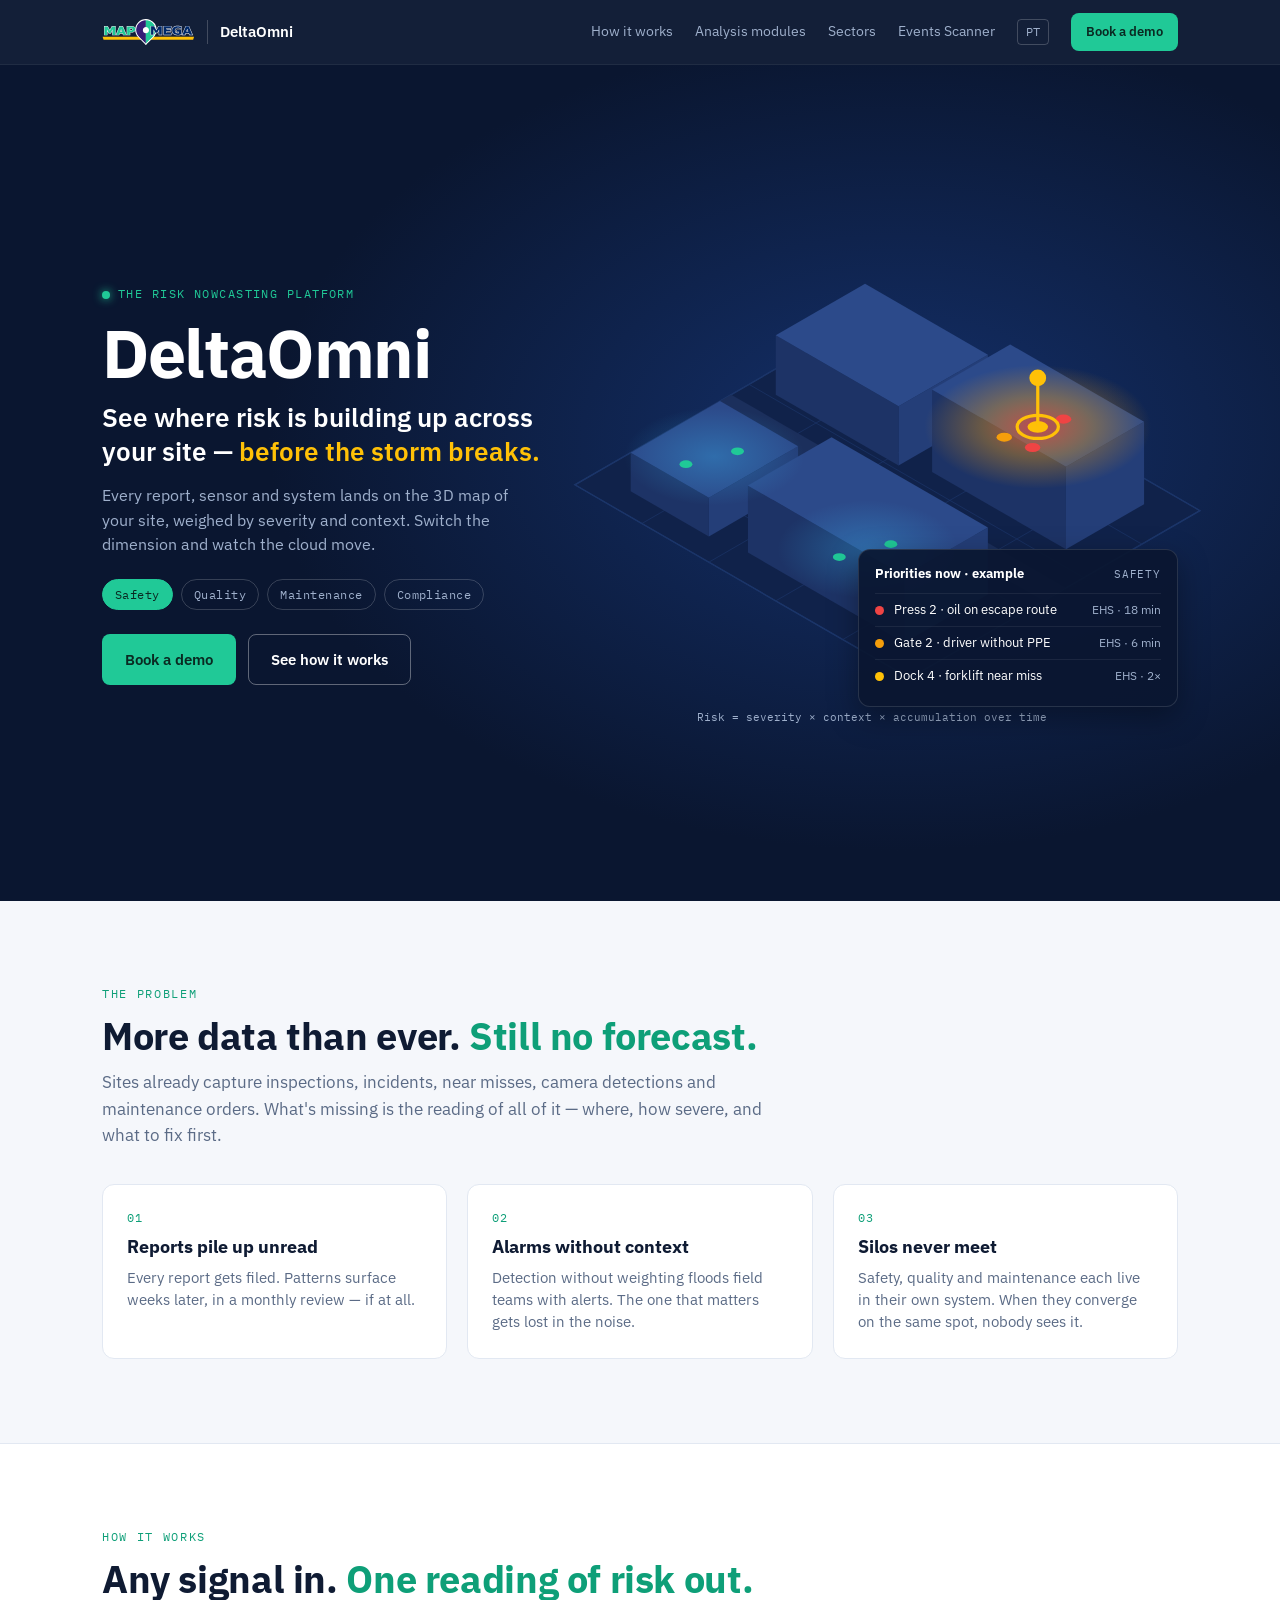
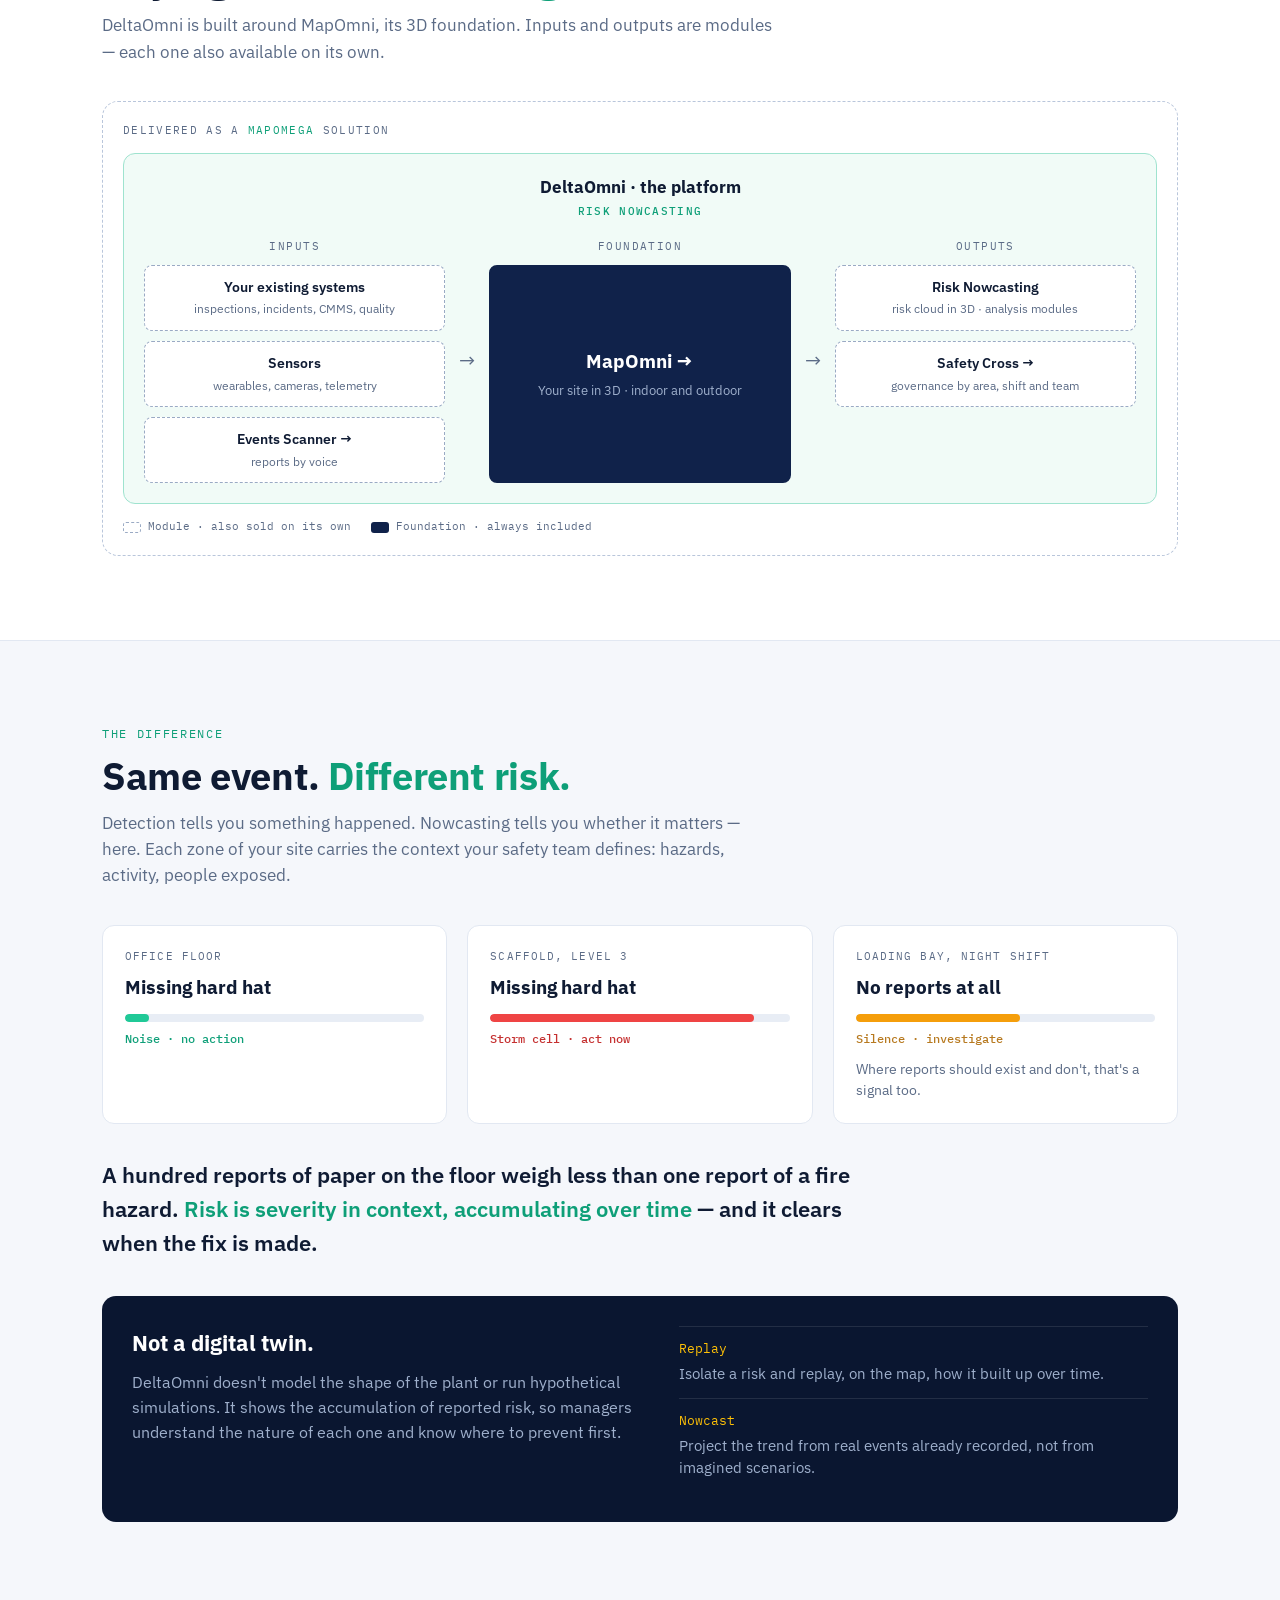
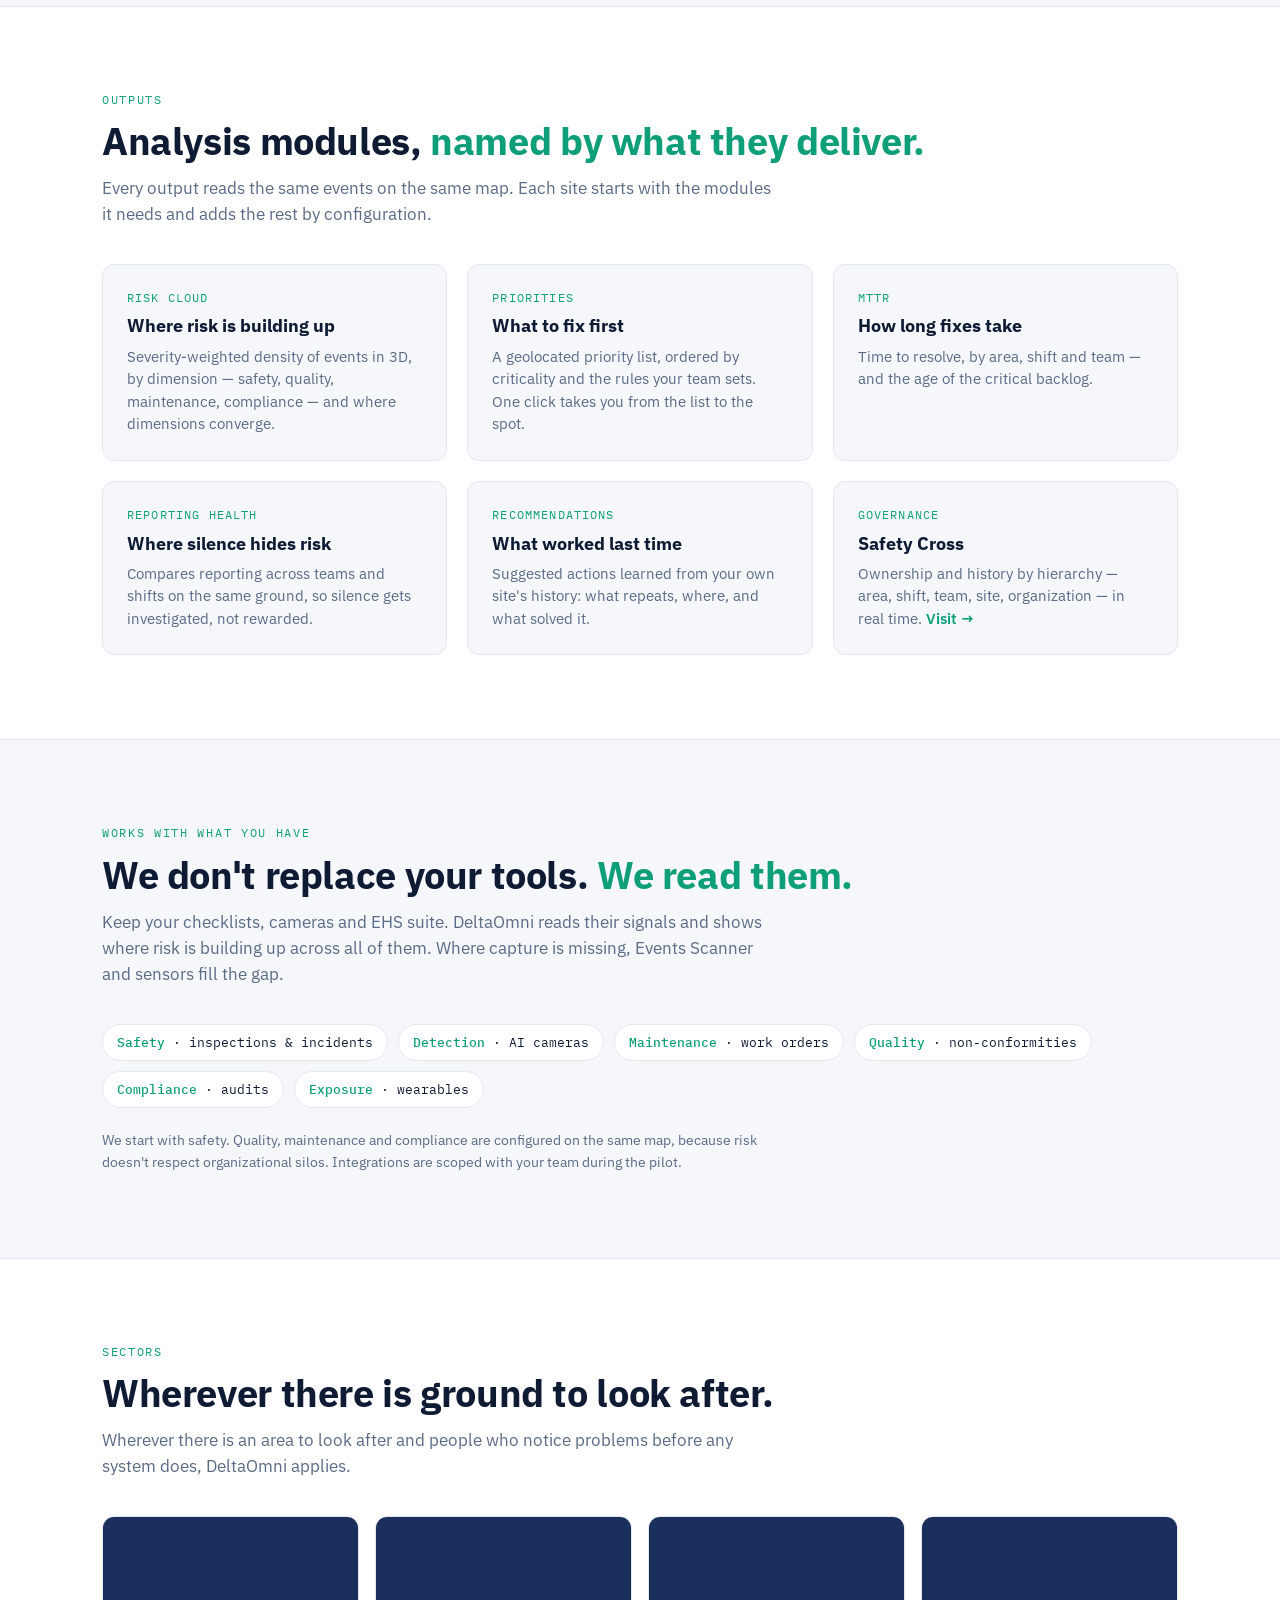
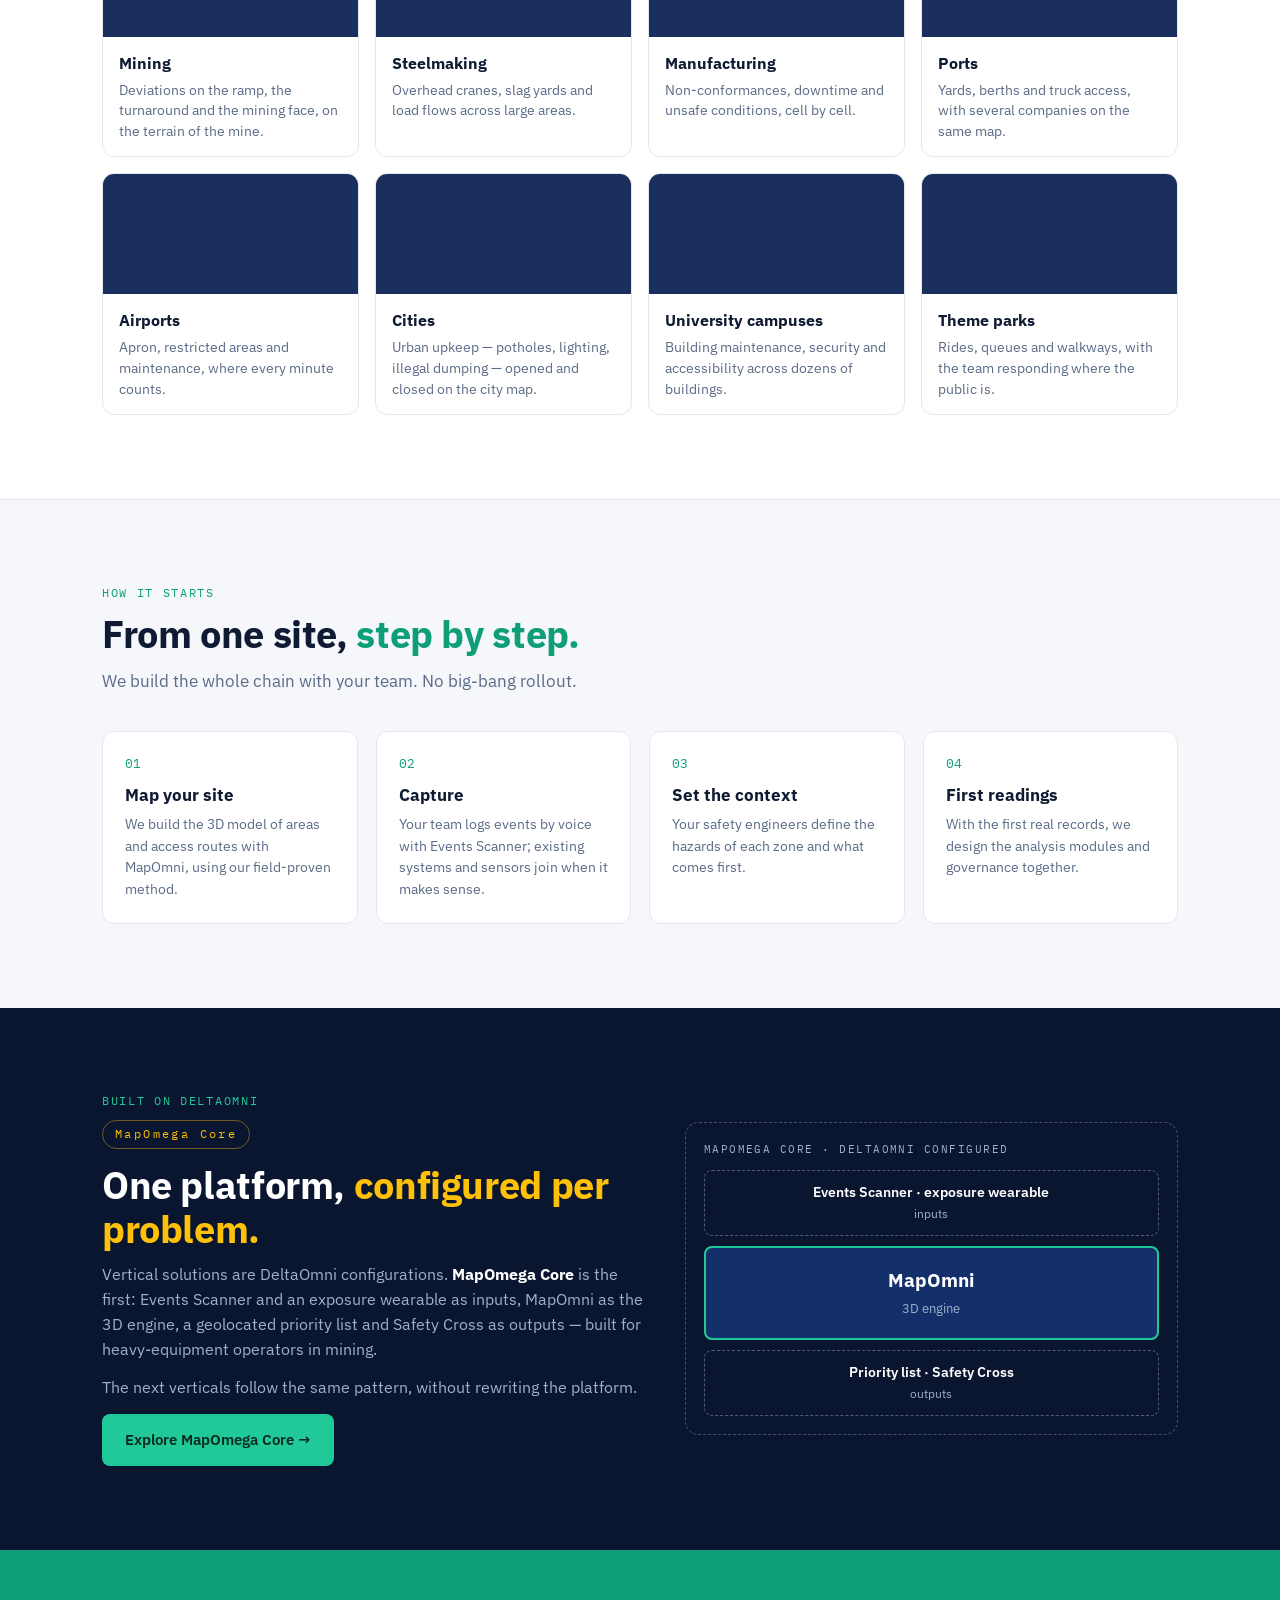
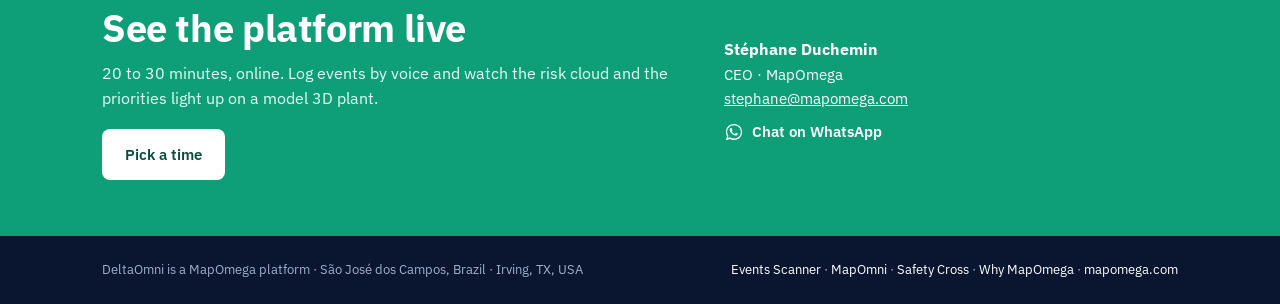
==== commit 544226cb: "Update fmt.Println message from 'Hello' to 'Goodbye'" ====
--- a/index.html
+++ b/index.html
@@ -1,462 +1,415 @@
 <!DOCTYPE html>
 <html lang="en">
 <head>
-<script async src="https://www.googletagmanager.com/gtag/js?id=G-9XJZJKNSP6"></script>
-<script>window.dataLayer = window.dataLayer || []; function gtag() { dataLayer.push(arguments); } gtag('js', new Date());gtag('config','G-9XJZJKNSP6');</script>
+<script async src="https://www.googletagmanager.com/gtag/js?id=G-TTH002HWYM"></script>
+<script>window.dataLayer=window.dataLayer||[];function gtag(){dataLayer.push(arguments);}gtag('js',new Date());gtag('config','G-TTH002HWYM');</script>
 <meta charset="UTF-8">
 <meta name="viewport" content="width=device-width, initial-scale=1.0">
+<title>DeltaOmni — The Risk Nowcasting platform | MapOmega</title>
 <meta name="description" content="See where risk is building up across your site — before the storm breaks. DeltaOmni reads every report, sensor and system on a 3D map of your site.">
-<meta property="og:title" content="DeltaOmni — The Risk Nowcasting platform">
-<meta property="og:description" content="See where risk is building up across your site — before the storm breaks. DeltaOmni reads every report, sensor and system on a 3D map of your site.">
-
-<meta property="og:url" content="https://deltaomni.com/">
-<meta property="og:type" content="website">
-<meta property="og:locale" content="en_US">
-<meta property="og:locale:alternate" content="pt_BR">
-<meta name="twitter:card" content="summary_large_image">
-<meta name="twitter:title" content="DeltaOmni — The Risk Nowcasting platform">
-<meta name="twitter:description" content="See where risk is building up across your site — before the storm breaks. DeltaOmni reads every report, sensor and system on a 3D map of your site.">
+<link rel="canonical" href="https://deltaomni.com/">
 <link rel="alternate" hreflang="en" href="https://deltaomni.com/">
 <link rel="alternate" hreflang="pt-BR" href="https://deltaomni.com/br/">
-<title>DeltaOmni — The Risk Nowcasting platform</title>
+<meta property="og:type" content="website">
+<meta property="og:title" content="DeltaOmni — The Risk Nowcasting platform | MapOmega">
+<meta property="og:description" content="See where risk is building up across your site — before the storm breaks. DeltaOmni reads every report, sensor and system on a 3D map of your site.">
+<meta property="og:url" content="https://deltaomni.com/">
+<meta property="og:locale" content="en_US">
 <link rel="preconnect" href="https://fonts.googleapis.com">
-<link href="https://fonts.googleapis.com/css2?family=Space+Grotesk:wght@300;400;500;600;700&family=Inter:wght@300;400;500;600&family=JetBrains+Mono:wght@400;500;600&display=swap" rel="stylesheet">
-
+<link rel="preconnect" href="https://fonts.gstatic.com" crossorigin>
+<link href="https://fonts.googleapis.com/css2?family=IBM+Plex+Mono:wght@400;500&family=IBM+Plex+Sans:wght@400;500;600;700&display=swap" rel="stylesheet">
+<link rel="stylesheet" href="https://assets.calendly.com/assets/external/widget.css">
+<script src="https://assets.calendly.com/assets/external/widget.js" async></script>
 <style>
-:root{
-  --sky:#38BDF8;--slate:#0F172A;--surface:#1E293B;--panel:#162032;--muted:#94A3B8;--white:#EFF6FF;
-  --border:rgba(255,255,255,.07);
-  --ok:#10B981;--warn:#F59E0B;--crit:#EF4444;
-  --omni:#2563EB;--delta:#06B6D4;--safety:#10B981;
-}
-*,*::before,*::after{margin:0;padding:0;box-sizing:border-box}
-html{scroll-behavior:smooth;scroll-padding-top:110px}
-body{background:var(--slate);color:var(--white);font-family:'Inter',sans-serif;overflow-x:hidden}
-.inner{max-width:1080px;margin:0 auto;padding:0 40px}
-.inner-nar{max-width:760px;margin:0 auto;padding:0 40px}
-@media(max-width:600px){.inner,.inner-nar{padding:0 20px}}
-.eyebrow{font-family:'JetBrains Mono',monospace;font-size:12px;letter-spacing:.3em;text-transform:uppercase;color:var(--sky);margin-bottom:14px;display:flex;align-items:center;gap:10px}
-.eyebrow::before{content:'';width:20px;height:1px;background:var(--sky)}
-.section-title{font-family:'Space Grotesk',sans-serif;font-size:clamp(26px,3.6vw,38px);font-weight:700;letter-spacing:-.02em;margin-bottom:16px;line-height:1.2}
-.section-title em{font-style:normal;color:var(--sky)}
-.section-sub{font-size:15px;font-weight:300;color:var(--muted);line-height:1.7;max-width:620px;margin-bottom:44px}
-section{padding:96px 0}
-@media(max-width:768px){section{padding:64px 0}}
-.alt{background:var(--panel)}
-.btn-primary{font-family:'Space Grotesk',sans-serif;font-size:13px;font-weight:600;color:var(--slate);background:var(--sky);border:none;padding:14px 26px;border-radius:4px;text-decoration:none;display:inline-flex;align-items:center;gap:8px;cursor:pointer;transition:all .2s}
-.btn-primary:hover{background:#7DD3FC;box-shadow:0 0 24px rgba(56,189,248,.3)}
-.btn-secondary{font-family:'JetBrains Mono',monospace;font-size:11px;letter-spacing:.1em;text-transform:uppercase;color:var(--sky);background:transparent;border:1px solid rgba(56,189,248,.3);padding:13px 20px;border-radius:4px;text-decoration:none;display:inline-flex;align-items:center;gap:8px;cursor:pointer;transition:all .2s}
-.btn-secondary:hover{border-color:var(--sky);background:rgba(56,189,248,.06)}
-.reveal{opacity:0;transform:translateY(16px);transition:opacity .6s,transform .6s}
-.reveal.visible{opacity:1;transform:translateY(0)}
-@media(prefers-reduced-motion:reduce){*,*::before,*::after{animation-duration:.01ms!important;transition-duration:.01ms!important}}
-
-/* EVENTS SCANNER BAND */
-.es-band{position:fixed;top:0;left:0;right:0;z-index:210;height:44px;display:flex;align-items:center;justify-content:center;gap:14px;padding:0 20px;background:var(--delta);color:var(--slate);font-size:13.5px;line-height:1.2}
-.es-band .es-new{font-family:'JetBrains Mono',monospace;font-size:10px;font-weight:600;letter-spacing:.14em;border:1px solid rgba(15,23,42,.45);padding:3px 7px;border-radius:2px;white-space:nowrap}
-.es-band .es-text{white-space:nowrap;overflow:hidden;text-overflow:ellipsis}
-.es-band .es-short{display:none;white-space:nowrap}
-.es-band a{color:var(--slate);font-weight:700;text-decoration:underline;text-underline-offset:3px;white-space:nowrap}
-@media(max-width:760px){.es-band .es-text{display:none}.es-band .es-short{display:inline}}
-@media(max-width:480px){.es-band{font-size:13px;gap:10px}.es-band .es-new{display:none}}
-
-/* NAV */
-nav{position:fixed;top:44px;left:0;right:0;z-index:200;display:flex;justify-content:space-between;align-items:center;padding:16px 48px;transition:background .3s}
-nav.scrolled{background:rgba(15,23,42,.96);backdrop-filter:blur(12px);border-bottom:1px solid var(--border)}
-.nav-logo{font-family:'Space Grotesk',sans-serif;font-size:17px;font-weight:700;color:var(--white);text-decoration:none;display:flex;align-items:center;gap:9px}
-.nav-logo-dot{width:7px;height:7px;border-radius:50%;background:var(--sky);box-shadow:0 0 10px var(--sky)}
-.nav-links{display:flex;gap:22px;list-style:none;align-items:center}
-.nav-links a{font-family:'JetBrains Mono',monospace;font-size:10px;letter-spacing:.08em;text-transform:uppercase;color:var(--muted);text-decoration:none;transition:color .2s;white-space:nowrap}
-.nav-links a:hover{color:var(--white)}
-.nav-cta{color:var(--sky)!important;border:1px solid rgba(56,189,248,.3);padding:7px 13px!important;border-radius:2px}
-.nav-lang{border-left:1px solid var(--border);padding-left:16px}
-.nav-ham{display:none;background:none;border:none;color:var(--muted);font-size:22px;cursor:pointer}
-.nav-mob{display:none;position:fixed;top:104px;left:0;right:0;z-index:199;background:rgba(15,23,42,.98);flex-direction:column;padding:14px 22px;border-bottom:1px solid var(--border)}
-.nav-mob a{font-family:'JetBrains Mono',monospace;font-size:11px;letter-spacing:.12em;text-transform:uppercase;color:var(--muted);text-decoration:none;padding:12px 0;border-bottom:1px solid var(--border)}
-.nav-mob a:last-child{border-bottom:none}
-.nav-mob.open{display:flex}
-@media(max-width:880px){.nav-links{display:none}.nav-ham{display:block}}
-@media(max-width:600px){nav{padding:14px 20px}}
-
-/* HERO */
-#hero{min-height:92vh;display:flex;align-items:center;padding:164px 0 60px;position:relative;overflow:hidden;background:radial-gradient(ellipse 80% 60% at 60% 40%,rgba(56,189,248,.06) 0%,transparent 65%),var(--slate)}
-#hero::before{content:'';position:absolute;inset:0;background-image:linear-gradient(rgba(56,189,248,.03) 1px,transparent 1px),linear-gradient(90deg,rgba(56,189,248,.03) 1px,transparent 1px);background-size:56px 56px}
-.hero-grid{position:relative;z-index:2;display:grid;grid-template-columns:1.05fr 1fr;gap:56px;align-items:center}
-@media(max-width:900px){.hero-grid{grid-template-columns:1fr;gap:36px}}
-.hero-badge{font-family:'JetBrains Mono',monospace;font-size:13px;font-weight:600;letter-spacing:.3em;color:var(--sky);border:1px solid rgba(56,189,248,.35);padding:6px 14px;border-radius:20px;display:inline-block;margin-bottom:22px;text-transform:uppercase}
-.hero-title{font-family:'Space Grotesk',sans-serif;font-size:clamp(30px,4.6vw,50px);font-weight:700;line-height:1.12;letter-spacing:-.02em;margin-bottom:20px}
-.hero-title em{font-style:normal;color:var(--sky)}
-.hero-sub{font-size:16.5px;color:var(--white);line-height:1.6;max-width:500px;margin-bottom:32px;font-weight:300}
-.hero-ctas{display:flex;gap:14px;flex-wrap:wrap}
-.hero-visual{border:1px solid var(--border);border-radius:10px;background:var(--panel);padding:18px}
-.hero-visual svg{width:100%;height:auto;display:block}
-.hv-caption{font-family:'JetBrains Mono',monospace;font-size:10px;letter-spacing:.08em;color:var(--muted);margin-top:12px;text-align:center}
-
-/* CARDS */
-.grid3{display:grid;grid-template-columns:repeat(3,1fr);gap:24px}
-.grid2{display:grid;grid-template-columns:repeat(2,1fr);gap:24px}
-.grid4{display:grid;grid-template-columns:repeat(4,1fr);gap:20px}
-@media(max-width:900px){.grid4{grid-template-columns:repeat(2,1fr)}}
-@media(max-width:820px){.grid3,.grid2{grid-template-columns:1fr}}
-@media(max-width:520px){.grid4{grid-template-columns:1fr}}
-.card{border:1px solid var(--border);border-radius:10px;padding:28px 24px;background:var(--panel)}
-.alt .card{background:var(--slate)}
-.card h3{font-family:'Space Grotesk',sans-serif;font-size:17px;font-weight:700;margin-bottom:10px;line-height:1.3}
-.card p{font-size:13.5px;color:var(--muted);font-weight:300;line-height:1.65}
-.card-num{font-family:'JetBrains Mono',monospace;font-size:11px;color:var(--sky);letter-spacing:.12em;margin-bottom:12px;display:block}
-
-/* ARCHITECTURE */
-.arch{border:1px dashed rgba(148,163,184,.25);border-radius:14px;padding:22px}
-.arch-head{font-family:'JetBrains Mono',monospace;font-size:10px;letter-spacing:.15em;text-transform:uppercase;color:var(--muted);margin-bottom:16px}
-.arch-inner{border:1px solid rgba(6,182,212,.35);border-radius:12px;padding:22px;background:rgba(6,182,212,.04)}
-.arch-title{font-family:'Space Grotesk',sans-serif;font-size:16px;font-weight:700;text-align:center;margin-bottom:4px}
-.arch-title small{display:block;font-family:'JetBrains Mono',monospace;font-size:10px;font-weight:400;letter-spacing:.12em;color:var(--delta);margin-top:4px;text-transform:uppercase}
-.arch-flow{display:grid;grid-template-columns:1fr auto 1fr auto 1fr;gap:14px;align-items:stretch;margin-top:20px}
-@media(max-width:820px){.arch-flow{grid-template-columns:1fr}.arch-arrow{transform:rotate(90deg);justify-self:center}}
-.arch-col{display:flex;flex-direction:column;gap:10px}
-.arch-label{font-family:'JetBrains Mono',monospace;font-size:9.5px;letter-spacing:.15em;text-transform:uppercase;color:var(--muted);text-align:center}
-.mod{border:1px dashed rgba(148,163,184,.4);border-radius:8px;padding:12px 14px;font-size:13px;text-align:center;background:var(--slate)}
-.mod small{display:block;font-size:11px;color:var(--muted);margin-top:3px;font-weight:300}
-.mod a{color:var(--white);text-decoration:none}
-.mod a:hover{color:var(--sky)}
-.found{border:2px solid var(--sky);border-radius:8px;background:rgba(56,189,248,.1);display:flex;flex-direction:column;align-items:center;justify-content:center;padding:20px;text-align:center;flex:1}
-.found strong{font-family:'Space Grotesk',sans-serif;font-size:18px}
-.found span{font-size:12px;color:var(--muted);margin-top:6px}
-.arch-arrow{align-self:center;color:var(--muted);font-size:18px}
-.arch-legend{display:flex;gap:22px;flex-wrap:wrap;margin-top:16px;font-family:'JetBrains Mono',monospace;font-size:10px;color:var(--muted)}
-.arch-legend i{display:inline-block;width:18px;height:11px;border-radius:3px;margin-right:8px;vertical-align:middle}
-
-/* SAME EVENT */
-.event-card{border:1px solid var(--border);border-radius:10px;padding:26px;background:var(--slate)}
-.event-tag{font-family:'JetBrains Mono',monospace;font-size:10px;letter-spacing:.12em;text-transform:uppercase;color:var(--muted)}
-.event-what{font-family:'Space Grotesk',sans-serif;font-size:18px;font-weight:700;margin:10px 0 14px}
-.meter{height:8px;border-radius:4px;background:rgba(255,255,255,.06);overflow:hidden;margin-bottom:10px}
+:root{--navy:#0A1630;--navy2:#10224A;--line:#1E3A70;--ink:#0F1B33;--paper:#F5F7FB;--muted:#5B6B86;--muted-d:#9FB0CC;
+--green:#20C997;--green-d:#0A2A22;--yellow:#FFC107;--red:#EF4444;--amber:#F59E0B;--cyan:#06B6D4;--sky:#38BDF8;--card:#FFFFFF;--bd:#E2E8F2}
+*{margin:0;padding:0;box-sizing:border-box}
+html{scroll-behavior:smooth;scroll-padding-top:72px}
+body{font-family:'IBM Plex Sans',sans-serif;color:var(--ink);background:var(--paper);line-height:1.55}
+a{color:inherit}
+.wrap{max-width:1140px;margin:0 auto;padding:0 32px}
+@media(max-width:600px){.wrap{padding:0 18px}}
+.mono{font-family:'IBM Plex Mono',monospace}
+/* header */
+header.top{position:sticky;top:0;z-index:50;background:rgba(10,22,48,.96);backdrop-filter:blur(8px);border-bottom:1px solid rgba(255,255,255,.06)}
+header.top .wrap{display:flex;align-items:center;justify-content:space-between;height:64px;gap:16px}
+.brand{display:flex;align-items:center;gap:12px;text-decoration:none;color:#fff}
+.brand img{height:28px;display:block}.brand img.sm{display:none}
+@media(max-width:600px){.brand img.lg{display:none}.brand img.sm{display:block}header nav .btn-sm{display:none}header nav{gap:12px}}
+.brand .prod{font-weight:600;font-size:15px;border-left:1px solid rgba(255,255,255,.2);padding-left:12px}
+header nav{display:flex;align-items:center;gap:22px}
+header nav a{color:var(--muted-d);text-decoration:none;font-size:14px}
+header nav a:hover{color:#fff}
+header nav a.lang{font-family:'IBM Plex Mono',monospace;font-size:12px;border:1px solid rgba(255,255,255,.2);padding:3px 8px;border-radius:4px}
+@media(max-width:860px){.hide-sm{display:none}}
+.btn{display:inline-flex;align-items:center;gap:8px;font-weight:600;font-size:15px;text-decoration:none;padding:13px 22px;border-radius:8px;border:1px solid transparent;cursor:pointer;transition:all .2s}
+.btn-green{background:var(--green);color:var(--green-d)!important}
+.btn-green:hover{filter:brightness(1.08)}
+.btn-line{border-color:rgba(255,255,255,.35);color:#fff!important}
+.btn-line:hover{border-color:#fff}
+.btn-sm{padding:8px 14px;font-size:13px}
+.btn-dark-line{border-color:var(--bd);color:var(--ink)!important;background:#fff}
+/* hero */
+.hero{background:radial-gradient(ellipse 70% 70% at 70% 45%,#14306A 0%,var(--navy) 70%);color:#fff;position:relative;overflow:hidden;min-height:calc(100vh - 64px);display:flex;align-items:center;padding:48px 0}
+.hero .wrap{display:grid;grid-template-columns:.9fr 1.25fr;gap:24px;align-items:center;width:100%}
+@media(max-width:960px){.hero .wrap{grid-template-columns:1fr}.hero{min-height:auto}}
+.eyebrow{display:inline-flex;align-items:center;gap:8px;font-family:'IBM Plex Mono',monospace;font-size:12px;letter-spacing:.12em;text-transform:uppercase;color:var(--green);margin-bottom:14px}
+.eyebrow .dot{width:8px;height:8px;border-radius:50%;background:var(--green);box-shadow:0 0 10px var(--green)}
+.hero h1{font-size:clamp(40px,6vw,68px);line-height:1.02;font-weight:700;letter-spacing:-.02em;margin-bottom:14px}
+.hero .lead{font-size:clamp(20px,2.4vw,26px);font-weight:600;line-height:1.3;margin-bottom:14px}
+.hero .lead em{font-style:normal;color:var(--yellow)}
+.hero .intro{color:var(--muted-d);font-size:16px;max-width:470px;margin-bottom:22px}
+.dims{display:flex;flex-wrap:wrap;gap:8px;margin-bottom:24px}
+.dims button{font-family:'IBM Plex Mono',monospace;font-size:12px;letter-spacing:.04em;background:transparent;color:var(--muted-d);border:1px solid rgba(255,255,255,.18);padding:7px 12px;border-radius:20px;cursor:pointer}
+.dims button[aria-current="true"]{background:var(--green);color:var(--green-d);border-color:var(--green)}
+.ctas{display:flex;gap:12px;flex-wrap:wrap}
+.scene3d{position:relative}
+.scene3d svg{width:118%;margin-left:-6%;height:auto;display:block}
+@media(max-width:960px){.scene3d svg{width:100%;margin:0}}
+.cloud{opacity:0;transition:opacity .9s}
+.cloud.on{opacity:1}
+.pulse{transform-origin:center;transform-box:fill-box;animation:pl 1.8s ease-out infinite}
+@keyframes pl{0%{opacity:1;transform:scale(.6)}100%{opacity:0;transform:scale(1.8)}}
+@media(prefers-reduced-motion:reduce){.pulse{animation:none}.cloud{transition:none}}
+.prio{position:absolute;right:0;bottom:4%;background:rgba(10,22,48,.92);border:1px solid rgba(255,255,255,.12);border-radius:12px;padding:14px 16px;width:min(320px,80%);font-size:13px;box-shadow:0 10px 30px rgba(0,0,0,.35)}
+@media(max-width:960px){.prio{position:static;width:100%;margin-top:12px}}
+.prio .ph{display:flex;justify-content:space-between;align-items:baseline;margin-bottom:8px}
+.prio b{font-size:13px}
+.prio .tagd{font-family:'IBM Plex Mono',monospace;font-size:10.5px;color:var(--muted-d);text-transform:uppercase;letter-spacing:.08em}
+.prio ol{list-style:none;display:none}
+.prio ol.on{display:block}
+.prio li{display:flex;gap:10px;align-items:baseline;padding:6px 0;border-top:1px solid rgba(255,255,255,.07)}
+.prio li i{width:9px;height:9px;border-radius:50%;flex:none;transform:translateY(1px)}
+.prio li span{color:var(--muted-d);font-size:12px;margin-left:auto;white-space:nowrap}
+.hv-cap{font-family:'IBM Plex Mono',monospace;font-size:11px;color:var(--muted-d);text-align:center;margin-top:6px}
+/* sections */
+section.s{padding:84px 0}
+section.alt{background:#fff;border-top:1px solid var(--bd);border-bottom:1px solid var(--bd)}
+section.dark{background:var(--navy);color:#fff}
+.kicker{font-family:'IBM Plex Mono',monospace;font-size:12px;letter-spacing:.14em;text-transform:uppercase;color:#0E9F78;margin-bottom:10px}
+.dark .kicker{color:var(--green)}
+h2{font-size:clamp(28px,3.4vw,38px);line-height:1.15;letter-spacing:-.01em;margin-bottom:12px}
+h2 em{font-style:normal;color:#0E9F78}
+.dark h2 em{color:var(--yellow)}
+.sub{color:var(--muted);font-size:17px;max-width:680px;margin-bottom:36px}
+.dark .sub{color:var(--muted-d)}
+.g3{display:grid;grid-template-columns:repeat(3,1fr);gap:20px}
+.g4{display:grid;grid-template-columns:repeat(4,1fr);gap:18px}
+@media(max-width:960px){.g4{grid-template-columns:repeat(2,1fr)}}
+@media(max-width:820px){.g3{grid-template-columns:1fr}}
+@media(max-width:520px){.g4{grid-template-columns:1fr}}
+.card{background:var(--card);border:1px solid var(--bd);border-radius:12px;padding:24px}
+.alt .card{background:var(--paper)}
+.card .num{font-family:'IBM Plex Mono',monospace;font-size:11.5px;letter-spacing:.1em;color:#0E9F78;display:block;margin-bottom:8px}
+.card h3{font-size:18px;margin-bottom:8px;line-height:1.3}
+.card p{color:var(--muted);font-size:14.5px}
+.card a{color:#0E9F78;text-decoration:none;font-weight:600}
+/* architecture */
+.arch{border:1px dashed #B9C6DB;border-radius:16px;padding:20px;background:#fff}
+.arch-h{font-family:'IBM Plex Mono',monospace;font-size:11px;letter-spacing:.12em;text-transform:uppercase;color:var(--muted);margin-bottom:14px}
+.arch-h a{color:#0E9F78;text-decoration:none}
+.arch-in{border:1px solid #9FE3CF;background:#F1FBF7;border-radius:12px;padding:20px}
+.arch-t{text-align:center;font-weight:700;font-size:17px}
+.arch-t small{display:block;font-family:'IBM Plex Mono',monospace;font-size:11px;font-weight:500;letter-spacing:.12em;color:#0E9F78;text-transform:uppercase;margin-top:3px}
+.flow{display:grid;grid-template-columns:1fr auto 1fr auto 1fr;gap:14px;margin-top:18px;align-items:stretch}
+@media(max-width:820px){.flow{grid-template-columns:1fr}.flow .ar{transform:rotate(90deg);justify-self:center}}
+.col{display:flex;flex-direction:column;gap:10px}
+.colh{font-family:'IBM Plex Mono',monospace;font-size:10.5px;letter-spacing:.14em;text-transform:uppercase;color:var(--muted);text-align:center}
+.mod{border:1px dashed #9AAAC4;border-radius:8px;padding:11px 12px;text-align:center;background:#fff;font-size:14px;font-weight:600}
+.mod small{display:block;font-weight:400;color:var(--muted);font-size:12px;margin-top:2px}
+.mod a{text-decoration:none}
+.mod a:hover{color:#0E9F78}
+.found{border:2px solid var(--navy2);background:var(--navy2);color:#fff;border-radius:8px;padding:18px;text-align:center;display:flex;flex-direction:column;justify-content:center;flex:1}
+.found b{font-size:19px}
+.found b a{color:#fff;text-decoration:none}
+.found span{color:var(--muted-d);font-size:13px;margin-top:4px}
+.ar{align-self:center;color:var(--muted);font-size:20px}
+.legend{display:flex;gap:20px;flex-wrap:wrap;margin-top:14px;font-family:'IBM Plex Mono',monospace;font-size:11px;color:var(--muted)}
+.legend i{display:inline-block;width:18px;height:11px;border-radius:3px;margin-right:7px;vertical-align:middle}
+/* same event */
+.ev{background:var(--card);border:1px solid var(--bd);border-radius:12px;padding:22px}
+.ev .tg{font-family:'IBM Plex Mono',monospace;font-size:11px;letter-spacing:.1em;text-transform:uppercase;color:var(--muted)}
+.ev .w{font-size:19px;font-weight:700;margin:8px 0 12px}
+.meter{height:8px;border-radius:4px;background:#E8EDF5;overflow:hidden;margin-bottom:8px}
 .meter span{display:block;height:100%;border-radius:4px}
-.event-level{font-family:'JetBrains Mono',monospace;font-size:11px;letter-spacing:.08em}
-.event-card p{font-size:13px;color:var(--muted);font-weight:300;line-height:1.6;margin-top:12px}
-.pull{font-family:'Space Grotesk',sans-serif;font-size:clamp(18px,2.2vw,22px);font-weight:500;line-height:1.5;max-width:720px;margin-top:40px;color:var(--white)}
-.pull em{color:var(--sky);font-style:normal}
-
-/* TOOLS */
-.chips{display:flex;flex-wrap:wrap;gap:10px;margin-top:8px}
-.chip{font-family:'JetBrains Mono',monospace;font-size:11px;letter-spacing:.05em;color:var(--white);border:1px solid var(--border);padding:9px 14px;border-radius:20px;background:var(--panel)}
-.chip b{color:var(--sky);font-weight:500}
-.note{font-size:13px;color:var(--muted);font-weight:300;line-height:1.7;margin-top:26px;max-width:620px}
-
-/* PROOF + CORE */
-.split{display:grid;grid-template-columns:1fr 1fr;gap:48px;align-items:center}
-@media(max-width:860px){.split{grid-template-columns:1fr;gap:28px}}
-.split p{font-size:14.5px;color:var(--muted);font-weight:300;line-height:1.8;margin-bottom:16px}
-.split p strong{color:var(--white);font-weight:500}
-.split img{width:100%;border-radius:10px;border:1px solid var(--border);display:block}
-.stats{display:grid;grid-template-columns:repeat(3,1fr);gap:16px;margin:8px 0 26px}
-.stat{border:1px solid var(--border);border-radius:8px;padding:12px;text-align:center;background:var(--slate)}
-.stat-num{font-family:'Space Grotesk',sans-serif;font-size:26px;font-weight:700;color:var(--sky)}
-.stat-label{font-size:10px;color:var(--muted);font-family:'JetBrains Mono',monospace;margin-top:6px}
-.core-badge{font-family:'JetBrains Mono',monospace;font-size:13px;font-weight:700;letter-spacing:.3em;color:var(--warn);border:1px solid rgba(245,158,11,.35);padding:5px 12px;border-radius:20px;display:inline-block;margin-bottom:18px}
-
-/* WHY */
-#why{text-align:center;background:radial-gradient(ellipse 70% 60% at 50% 30%,rgba(56,189,248,.07) 0%,transparent 70%),var(--slate)}
-.why-quote{font-family:'Space Grotesk',sans-serif;font-size:clamp(28px,4.4vw,46px);font-weight:700;line-height:1.15;letter-spacing:-.02em;margin-bottom:22px}
-.why-quote em{font-style:normal;color:var(--sky)}
-.why-body{font-size:15px;color:var(--muted);font-weight:300;line-height:1.75;max-width:640px;margin:0 auto 32px}
-
-/* CTA */
-#cta-band{text-align:center;background:var(--panel);border-top:1px solid var(--border)}
-.cta-title{font-family:'Space Grotesk',sans-serif;font-size:clamp(26px,3.8vw,40px);font-weight:700;margin:0 auto 14px;line-height:1.2}
-.cta-title em{color:var(--sky);font-style:normal}
-.cta-sub{font-size:15px;color:var(--muted);font-weight:300;max-width:560px;margin:0 auto 30px;line-height:1.7}
-.cta-row{display:flex;gap:16px;justify-content:center;flex-wrap:wrap}
-
-/* PIT */
-#pit{border-top:1px solid var(--border)}
-.pit-grid{display:grid;grid-template-columns:1fr 1fr;gap:64px;align-items:start}
-@media(max-width:760px){.pit-grid{grid-template-columns:1fr;gap:40px}}
-.pit-hl{font-family:'Space Grotesk',sans-serif;font-size:clamp(20px,2.5vw,30px);font-weight:700;margin-bottom:14px;line-height:1.3}
-.pit-hl em{font-style:normal;color:var(--sky)}
-.pit-body{font-size:14px;font-weight:300;color:var(--muted);line-height:1.8;margin-bottom:24px}
-.pit-body strong{color:var(--white);font-weight:500}
-.partners-lbl{font-family:'JetBrains Mono',monospace;font-size:9px;letter-spacing:.3em;text-transform:uppercase;color:var(--muted);margin-bottom:14px}
-.partners-row{display:flex;flex-wrap:wrap;gap:8px}
-.p-badge{background:rgba(255,255,255,.04);border:1px solid rgba(255,255,255,.08);border-radius:6px;padding:8px 14px;font-family:'Space Grotesk',sans-serif;font-size:12px;font-weight:500;color:var(--muted)}
-#map{width:100%;height:420px;border-radius:10px;border:1px solid var(--border)}
-
-footer{padding:36px 0;text-align:center;font-family:'JetBrains Mono',monospace;font-size:11px;color:var(--muted);border-top:1px solid var(--border);line-height:1.9}
-footer a{color:var(--sky);text-decoration:none}
-
-/* MODAL */
-.modal-ov{position:fixed;inset:0;background:rgba(5,9,17,.88);backdrop-filter:blur(6px);z-index:500;display:none;align-items:center;justify-content:center;padding:24px}
-.modal-ov.open{display:flex}
-.modal-box{background:var(--slate);border:1px solid var(--border);border-radius:12px;max-width:520px;width:100%}
-.modal-head{display:flex;justify-content:space-between;align-items:center;padding:20px 26px;border-bottom:1px solid var(--border)}
-.modal-head h3{font-family:'Space Grotesk',sans-serif;font-size:17px;font-weight:700}
-.modal-close{background:none;border:1px solid var(--border);color:var(--muted);width:32px;height:32px;border-radius:6px;cursor:pointer;font-size:16px}
-.modal-body{padding:28px 26px}
-.demo-lead{font-size:14px;color:var(--white);font-weight:300;line-height:1.7;margin-bottom:24px}
-.demo-ctas{display:flex;gap:12px;flex-wrap:wrap}
-
-/* CATALOG */
-.catalog{display:grid;grid-template-columns:repeat(3,1fr);gap:22px}
-@media(max-width:900px){.catalog{grid-template-columns:1fr}}
-.cat-card{display:flex;flex-direction:column;border:1px solid var(--border);border-radius:10px;padding:28px 24px;background:var(--slate);text-decoration:none;color:var(--white);transition:border-color .2s,transform .2s}
-.cat-card:hover{border-color:rgba(56,189,248,.4);transform:translateY(-2px)}
-.cat-feature{grid-column:1/-1;border-color:rgba(6,182,212,.35);background:rgba(6,182,212,.05)}
-.cat-tag{font-family:'JetBrains Mono',monospace;font-size:11px;letter-spacing:.15em;text-transform:uppercase;margin-bottom:10px}
-.cat-card h3{font-family:'Space Grotesk',sans-serif;font-size:22px;font-weight:700;margin-bottom:8px}
-.cat-line{font-size:15px;color:var(--white);font-weight:400;line-height:1.5;margin-bottom:10px}
-.cat-card p{font-size:13.5px;color:var(--muted);font-weight:300;line-height:1.65}
-.cat-card .cat-line{color:var(--white)}
-.cat-go{font-family:'JetBrains Mono',monospace;font-size:11px;letter-spacing:.08em;color:var(--sky);margin-top:auto;padding-top:18px}
-/* CHAIN */
-.chain{display:flex;flex-direction:column;gap:10px}
-.chain-step{display:grid;grid-template-columns:110px 1fr;align-items:center;gap:16px;border:1px dashed rgba(148,163,184,.35);border-radius:10px;padding:16px 20px;background:var(--panel);text-decoration:none;color:var(--white);transition:border-color .2s}
-.chain-step:hover{border-color:var(--sky)}
-.found-step{border:2px solid var(--sky);background:rgba(56,189,248,.08)}
-.delta-step{border:1px solid rgba(6,182,212,.5);background:rgba(6,182,212,.06)}
-.chain-verb{font-family:'JetBrains Mono',monospace;font-size:11px;letter-spacing:.15em;text-transform:uppercase;color:var(--sky)}
-.chain-mod{font-family:'Space Grotesk',sans-serif;font-size:17px;font-weight:700}
-.chain-mod small{display:block;font-family:'Inter',sans-serif;font-size:12.5px;font-weight:300;color:var(--muted);margin-top:2px}
-@media(max-width:480px){.chain-step{grid-template-columns:1fr;gap:6px}}
+.ev .lv{font-family:'IBM Plex Mono',monospace;font-size:12px;font-weight:500}
+.ev p{color:var(--muted);font-size:13.5px;margin-top:10px}
+.pull{font-size:clamp(18px,2.2vw,22px);font-weight:600;max-width:760px;margin-top:34px}
+.pull em{font-style:normal;color:#0E9F78}
+/* not a twin */
+.notdt{display:grid;grid-template-columns:1.1fr 1fr;gap:32px;margin-top:36px;background:var(--navy);color:#fff;border-radius:14px;padding:30px}
+@media(max-width:820px){.notdt{grid-template-columns:1fr}}
+.notdt h3{font-size:22px;margin-bottom:10px}
+.notdt p{color:var(--muted-d)}
+.notdt dl div{padding:12px 0;border-top:1px solid rgba(255,255,255,.1)}
+.notdt dt{font-family:'IBM Plex Mono',monospace;color:var(--yellow);font-size:13px;margin-bottom:4px}
+.notdt dd{color:var(--muted-d);font-size:14.5px}
+/* chips */
+.chips{display:flex;flex-wrap:wrap;gap:10px}
+.chip{font-family:'IBM Plex Mono',monospace;font-size:12.5px;border:1px solid var(--bd);background:#fff;border-radius:20px;padding:8px 14px}
+.chip b{color:#0E9F78;font-weight:500}
+.note{color:var(--muted);font-size:14px;max-width:680px;margin-top:22px}
+/* sectors */
+.sectors{display:grid;grid-template-columns:repeat(4,1fr);gap:16px}
+@media(max-width:960px){.sectors{grid-template-columns:repeat(2,1fr)}}
+@media(max-width:520px){.sectors{grid-template-columns:1fr}}
+.sector{background:var(--card);border:1px solid var(--bd);border-radius:12px;overflow:hidden}
+.sector .ph{height:120px;background:#1B2F5C center/cover no-repeat}
+.sector .body{padding:14px 16px}
+.sector h3{font-size:16px;margin-bottom:4px}
+.sector p{color:var(--muted);font-size:13.5px}
+/* steps */
+.steps{list-style:none;display:grid;grid-template-columns:repeat(4,1fr);gap:18px;counter-reset:st}
+@media(max-width:960px){.steps{grid-template-columns:repeat(2,1fr)}}
+@media(max-width:520px){.steps{grid-template-columns:1fr}}
+.steps li{counter-increment:st;background:var(--card);border:1px solid var(--bd);border-radius:12px;padding:22px}
+.steps li::before{content:counter(st,decimal-leading-zero);font-family:'IBM Plex Mono',monospace;color:#0E9F78;font-size:13px;display:block;margin-bottom:8px}
+.steps h3{font-size:17px;margin-bottom:6px}
+.steps p{color:var(--muted);font-size:14px}
+/* core */
+.split{display:grid;grid-template-columns:1.1fr 1fr;gap:40px;align-items:center}
+@media(max-width:860px){.split{grid-template-columns:1fr}}
+.split p{color:var(--muted-d);margin-bottom:14px}
+.split p strong{color:#fff}
+.badge{display:inline-block;font-family:'IBM Plex Mono',monospace;font-size:12px;letter-spacing:.2em;color:var(--yellow);border:1px solid rgba(255,193,7,.4);border-radius:20px;padding:4px 12px;margin-bottom:14px}
+.mini{border:1px dashed rgba(255,255,255,.25);border-radius:14px;padding:18px}
+.mini .colh{color:var(--muted-d);margin-bottom:12px;text-align:left}
+.mini .mod{background:transparent;color:#fff;border-color:rgba(255,255,255,.3)}
+.mini .mod small{color:var(--muted-d)}
+.mini .found{background:#14306A;border-color:var(--green);margin:10px 0}
+/* cta + footer */
+.cta{background:#0E9F78;color:#fff;padding:56px 0}
+.cta .wrap{display:grid;grid-template-columns:1.3fr 1fr;gap:32px;align-items:center}
+@media(max-width:820px){.cta .wrap{grid-template-columns:1fr}}
+.cta h2{color:#fff}
+.cta p{margin-bottom:18px;color:#E6FFF6}
+.btn-light{background:#fff;color:#0A4D3B!important}
+.contact{font-size:14.5px;line-height:1.7}
+.contact b{display:block;font-size:16px}
+.contact a{color:#fff}
+.wa{display:inline-flex;align-items:center;gap:8px;margin-top:8px;text-decoration:none;font-weight:600}
+.wa svg{width:20px;height:20px}
+footer{background:var(--navy);color:var(--muted-d);font-size:13px;padding:24px 0}
+footer .wrap{display:flex;justify-content:space-between;gap:16px;flex-wrap:wrap}
+footer a{color:#fff;text-decoration:none}
 </style>
 </head>
 <body>
-<div class="es-band" role="region" aria-label="Events Scanner">
-    <span class="es-new">NEW</span>
-    <span class="es-text"><strong>Events Scanner</strong>: field events logged by voice, pinned straight onto the 3D map of your site.</span>
-    <span class="es-short"><strong>Events Scanner</strong>: events by voice</span>
-    <a href="https://eventsscanner.com/?utm_source=deltaomni_en&amp;utm_medium=band">Discover →</a>
-</div>
-
-<nav id="nav">
-    <a class="nav-logo" href="#hero"><span class="nav-logo-dot" style="background:var(--delta);box-shadow:0 0 10px var(--delta)"></span>DeltaOmni</a>
-    <ul class="nav-links">
-        <li><a href="#problem">The problem</a></li>
-        <li><a href="#how">How it works</a></li>
-        <li><a href="#difference">The difference</a></li>
-        <li><a href="#modules">Analysis modules</a></li>
-        <li><a href="#tools">Integrations</a></li>
-        <li><a href="#" onclick="openDemo();return false" class="nav-cta">Book a demo →</a></li>
-        <li class="nav-lang"><a href="/br/" hreflang="pt-BR" lang="pt-BR">PT</a></li>
-    </ul>
-    <button class="nav-ham" onclick="toggleNav()" aria-label="Menu">☰</button>
-</nav>
-<div class="nav-mob" id="nav-mob">
-    <a href="#problem" onclick="closeNav()">The problem</a>
-    <a href="#how" onclick="closeNav()">How it works</a>
-    <a href="#difference" onclick="closeNav()">The difference</a>
-    <a href="#modules" onclick="closeNav()">Analysis modules</a>
-    <a href="#tools" onclick="closeNav()">Integrations</a>
-    <a href="#" onclick="closeNav();openDemo();return false">Book a demo</a>
-    <a href="/br/" hreflang="pt-BR" lang="pt-BR">Português</a>
-</div>
-
-<!-- ══ HERO ══ -->
-<section id="hero">
-    <div class="inner">
-        <div class="hero-grid">
-            <div>
-                <span class="hero-badge" style="color:var(--delta);border-color:rgba(6,182,212,.4)">The Risk Nowcasting platform</span>
-                <h1 class="hero-title">See where risk is building up across your site — <em>before the storm breaks.</em></h1>
-                <p class="hero-sub">DeltaOmni reads every report, sensor and system, places each signal on MapOmni — your site in 3D — and weighs it by severity and context. What comes out is where risk is accumulating, what to fix first, and who owns it.</p>
-                <div class="hero-ctas">
-                    <button class="btn-primary" onclick="openDemo()">Book a 30-min demo →</button>
-                    <a class="btn-secondary" href="#how">See how it works</a>
-                </div>
-            </div>
-            <div class="hero-visual" aria-hidden="true">
-                <svg viewBox="0 0 520 360" role="img">
-                    <defs>
-                        <radialGradient id="storm" cx="50%" cy="50%" r="50%"><stop offset="0%" stop-color="#EF4444" stop-opacity=".55"/><stop offset="55%" stop-color="#F59E0B" stop-opacity=".25"/><stop offset="100%" stop-color="#F59E0B" stop-opacity="0"/></radialGradient>
-                        <radialGradient id="haze" cx="50%" cy="50%" r="50%"><stop offset="0%" stop-color="#38BDF8" stop-opacity=".22"/><stop offset="100%" stop-color="#38BDF8" stop-opacity="0"/></radialGradient>
-                    </defs>
-                    <g stroke="rgba(148,163,184,.35)" fill="rgba(30,41,59,.9)" stroke-width="1"><polygon points="260,40 500,160 260,280 20,160"/></g>
-                    <g stroke="rgba(148,163,184,.25)" fill="rgba(22,32,50,1)" stroke-width="1"><polygon points="150,120 230,160 170,190 90,150"/><polygon points="270,90 350,130 300,155 220,115"/><polygon points="330,170 420,215 360,245 270,200"/><polygon points="180,205 250,240 205,262 135,227"/></g>
-                    <g fill="rgba(56,189,248,.18)" stroke="rgba(56,189,248,.5)"><polygon points="150,120 230,160 230,130 150,90"/><polygon points="230,160 170,190 170,160 230,130"/><polygon points="330,170 420,215 420,175 330,130"/><polygon points="420,215 360,245 360,205 420,175"/></g>
-                    <ellipse cx="170" cy="150" rx="110" ry="60" fill="url(#haze)"/>
-                    <ellipse cx="365" cy="205" rx="95" ry="55" fill="url(#storm)"/>
-                    <g fill="#38BDF8"><circle cx="120" cy="150" r="3"/><circle cx="200" cy="175" r="3"/><circle cx="250" cy="120" r="3"/><circle cx="300" cy="125" r="3"/><circle cx="190" cy="230" r="3"/><circle cx="150" cy="200" r="3"/></g>
-                    <g fill="#F59E0B"><circle cx="345" cy="200" r="4"/><circle cx="380" cy="215" r="4"/></g>
-                    <g fill="#EF4444"><circle cx="365" cy="205" r="5"/><circle cx="395" cy="198" r="5"/><circle cx="350" cy="222" r="5"/></g>
-                    <g font-family="JetBrains Mono, monospace" font-size="10" letter-spacing="1">
-                        <text x="40" y="320" fill="#94A3B8">MANY LOW-SEVERITY REPORTS · CLEAR SKY</text>
-                        <line x1="365" y1="250" x2="420" y2="300" stroke="#EF4444" stroke-width="1"/>
-                        <text x="330" y="315" fill="#EF4444">STORM BUILDING · ACT HERE</text>
-                    </g>
-                </svg>
-                <div class="hv-caption">Risk = severity × context × accumulation over time</div>
-            </div>
+
+<header class="top">
+  <div class="wrap">
+    <a class="brand" href="/"><img class="lg" src="/assets/2026_MO_Long_Outline.svg" alt="MapOmega"><img class="sm" src="/assets/2026_MO_Short_Outline.svg" alt="MapOmega"><span class="prod">DeltaOmni</span></a>
+    <nav aria-label="Main">
+      <a class="hide-sm" href="#how">How it works</a>
+      <a class="hide-sm" href="#modules">Analysis modules</a>
+      <a class="hide-sm" href="#sectors">Sectors</a>
+      <a class="hide-sm" href="/eventsscanner.html">Events Scanner</a>
+      <a class="lang" href="/br/" hreflang="pt-BR" lang="pt-BR">PT</a>
+      <a class="btn btn-green btn-sm js-agenda" data-where="top" href="https://calendly.com/deltaomni/30min">Book a demo</a>
+    </nav>
+  </div>
+</header>
+
+<main>
+<section class="hero" aria-label="DeltaOmni: the risk cloud by dimension">
+  <div class="wrap">
+    <div>
+      <span class="eyebrow"><span class="dot" aria-hidden="true"></span>The Risk Nowcasting platform</span>
+      <h1>DeltaOmni</h1>
+      <p class="lead">See where risk is building up across your site — <em>before the storm breaks.</em></p>
+      <p class="intro">Every report, sensor and system lands on the 3D map of your site, weighed by severity and context. Switch the dimension and watch the cloud move.</p>
+      <div class="dims" role="group" aria-label="Choose a dimension"><button type="button" aria-current="true" data-go="0">Safety</button><button type="button" aria-current="false" data-go="1">Quality</button><button type="button" aria-current="false" data-go="2">Maintenance</button><button type="button" aria-current="false" data-go="3">Compliance</button></div>
+      <div class="ctas">
+        <a class="btn btn-green js-agenda" data-where="hero" href="https://calendly.com/deltaomni/30min">Book a demo</a>
+        <a class="btn btn-line" href="#how">See how it works</a>
+      </div>
+    </div>
+    <div class="scene3d">
+      <svg viewBox="40 60 560 360" role="img" aria-label="Isometric 3D plant with a risk cloud building up over one area">
+<defs><radialGradient id="st" cx="50%" cy="50%" r="50%"><stop offset="0%" stop-color="#EF4444" stop-opacity=".75"/><stop offset="50%" stop-color="#F59E0B" stop-opacity=".35"/><stop offset="100%" stop-color="#F59E0B" stop-opacity="0"/></radialGradient><radialGradient id="hz" cx="50%" cy="50%" r="50%"><stop offset="0%" stop-color="#38BDF8" stop-opacity=".30"/><stop offset="100%" stop-color="#38BDF8" stop-opacity="0"/></radialGradient></defs>
+<polygon points="300.0,120.0 559.8,270.0 334.6,400.0 74.8,250.0" fill="#10224A" stroke="#1E3A70" stroke-width="1"/>
+<g stroke="#1A3366" stroke-width=".6"><line x1="300.0" y1="120.0" x2="74.8" y2="250.0"/><line x1="352.0" y1="150.0" x2="126.8" y2="280.0"/><line x1="403.9" y1="180.0" x2="178.8" y2="310.0"/><line x1="455.9" y1="210.0" x2="230.7" y2="340.0"/><line x1="507.8" y1="240.0" x2="282.7" y2="370.0"/><line x1="559.8" y1="270.0" x2="334.6" y2="400.0"/><line x1="300.0" y1="120.0" x2="559.8" y2="270.0"/><line x1="255.0" y1="146.0" x2="514.8" y2="296.0"/><line x1="209.9" y1="172.0" x2="469.7" y2="322.0"/><line x1="164.9" y1="198.0" x2="424.7" y2="348.0"/><line x1="119.9" y1="224.0" x2="379.7" y2="374.0"/><line x1="74.8" y1="250.0" x2="334.6" y2="400.0"/></g>
+<polygon points="196.1,180.0 455.9,330.0 438.6,340.0 178.8,190.0" fill="#1B2F5C"/>
+<polygon points="230.7,180.0 326.0,235.0 326.0,189.0 230.7,134.0" fill="#1D3366"/><polygon points="395.3,195.0 326.0,235.0 326.0,189.0 395.3,149.0" fill="#243E78"/><polygon points="300.0,94.0 395.3,149.0 326.0,189.0 230.7,134.0" fill="#2C4A8A"/>
+<polygon points="352.0,240.0 455.9,300.0 455.9,236.0 352.0,176.0" fill="#1D3366"/><polygon points="516.5,265.0 455.9,300.0 455.9,236.0 516.5,201.0" fill="#243E78"/><polygon points="412.6,141.0 516.5,201.0 455.9,236.0 352.0,176.0" fill="#2C4A8A"/>
+<polygon points="118.1,255.0 178.8,290.0 178.8,260.0 118.1,225.0" fill="#1D3366"/><polygon points="248.0,250.0 178.8,290.0 178.8,260.0 248.0,220.0" fill="#243E78"/><polygon points="187.4,185.0 248.0,220.0 178.8,260.0 118.1,225.0" fill="#2C4A8A"/>
+<polygon points="209.1,302.5 330.3,372.5 330.3,320.5 209.1,250.5" fill="#1D3366"/><polygon points="395.3,335.0 330.3,372.5 330.3,320.5 395.3,283.0" fill="#243E78"/><polygon points="274.0,213.0 395.3,283.0 330.3,320.5 209.1,250.5" fill="#2C4A8A"/>
+<g class="cloud on" data-i="0"><ellipse cx="183" cy="228" rx="70" ry="38" fill="url(#hz)"/><ellipse cx="161" cy="234" rx="5" ry="3" fill="#20C997"/><ellipse cx="201" cy="224" rx="5" ry="3" fill="#20C997"/><ellipse cx="302" cy="300" rx="70" ry="38" fill="url(#hz)"/><ellipse cx="280" cy="306" rx="5" ry="3" fill="#20C997"/><ellipse cx="320" cy="296" rx="5" ry="3" fill="#20C997"/><ellipse cx="434" cy="205" rx="88" ry="48" fill="url(#st)"/><ellipse cx="408" cy="213" rx="6" ry="3.5" fill="#F59E0B"/><ellipse cx="454" cy="199" rx="6" ry="3.5" fill="#EF4444"/><ellipse cx="430" cy="221" rx="6" ry="3.5" fill="#EF4444"/><ellipse class="pulse" cx="434" cy="205" rx="16" ry="9" fill="none" stroke="#FFC107" stroke-width="2.5"/><ellipse cx="434" cy="205" rx="8" ry="4.5" fill="#FFC107"/><line x1="434" y1="205" x2="434" y2="171" stroke="#FFC107" stroke-width="2.5"/><circle cx="434" cy="167" r="6.5" fill="#FFC107"/></g>
+<g class="cloud" data-i="1"><ellipse cx="434" cy="205" rx="70" ry="38" fill="url(#hz)"/><ellipse cx="412" cy="211" rx="5" ry="3" fill="#20C997"/><ellipse cx="452" cy="201" rx="5" ry="3" fill="#20C997"/><ellipse cx="313" cy="150" rx="70" ry="38" fill="url(#hz)"/><ellipse cx="291" cy="156" rx="5" ry="3" fill="#20C997"/><ellipse cx="331" cy="146" rx="5" ry="3" fill="#20C997"/><ellipse cx="183" cy="228" rx="88" ry="48" fill="url(#st)"/><ellipse cx="157" cy="236" rx="6" ry="3.5" fill="#F59E0B"/><ellipse cx="203" cy="222" rx="6" ry="3.5" fill="#EF4444"/><ellipse cx="179" cy="244" rx="6" ry="3.5" fill="#EF4444"/><ellipse class="pulse" cx="183" cy="228" rx="16" ry="9" fill="none" stroke="#FFC107" stroke-width="2.5"/><ellipse cx="183" cy="228" rx="8" ry="4.5" fill="#FFC107"/><line x1="183" y1="228" x2="183" y2="194" stroke="#FFC107" stroke-width="2.5"/><circle cx="183" cy="190" r="6.5" fill="#FFC107"/></g>
+<g class="cloud" data-i="2"><ellipse cx="183" cy="228" rx="70" ry="38" fill="url(#hz)"/><ellipse cx="161" cy="234" rx="5" ry="3" fill="#20C997"/><ellipse cx="201" cy="224" rx="5" ry="3" fill="#20C997"/><ellipse cx="434" cy="205" rx="70" ry="38" fill="url(#hz)"/><ellipse cx="412" cy="211" rx="5" ry="3" fill="#20C997"/><ellipse cx="452" cy="201" rx="5" ry="3" fill="#20C997"/><ellipse cx="302" cy="300" rx="88" ry="48" fill="url(#st)"/><ellipse cx="276" cy="308" rx="6" ry="3.5" fill="#F59E0B"/><ellipse cx="322" cy="294" rx="6" ry="3.5" fill="#EF4444"/><ellipse cx="298" cy="316" rx="6" ry="3.5" fill="#EF4444"/><ellipse class="pulse" cx="302" cy="300" rx="16" ry="9" fill="none" stroke="#FFC107" stroke-width="2.5"/><ellipse cx="302" cy="300" rx="8" ry="4.5" fill="#FFC107"/><line x1="302" y1="300" x2="302" y2="266" stroke="#FFC107" stroke-width="2.5"/><circle cx="302" cy="262" r="6.5" fill="#FFC107"/></g>
+<g class="cloud" data-i="3"><ellipse cx="302" cy="300" rx="70" ry="38" fill="url(#hz)"/><ellipse cx="280" cy="306" rx="5" ry="3" fill="#20C997"/><ellipse cx="320" cy="296" rx="5" ry="3" fill="#20C997"/><ellipse cx="183" cy="228" rx="70" ry="38" fill="url(#hz)"/><ellipse cx="161" cy="234" rx="5" ry="3" fill="#20C997"/><ellipse cx="201" cy="224" rx="5" ry="3" fill="#20C997"/><ellipse cx="313" cy="150" rx="88" ry="48" fill="url(#st)"/><ellipse cx="287" cy="158" rx="6" ry="3.5" fill="#F59E0B"/><ellipse cx="333" cy="144" rx="6" ry="3.5" fill="#EF4444"/><ellipse cx="309" cy="166" rx="6" ry="3.5" fill="#EF4444"/><ellipse class="pulse" cx="313" cy="150" rx="16" ry="9" fill="none" stroke="#FFC107" stroke-width="2.5"/><ellipse cx="313" cy="150" rx="8" ry="4.5" fill="#FFC107"/><line x1="313" y1="150" x2="313" y2="116" stroke="#FFC107" stroke-width="2.5"/><circle cx="313" cy="112" r="6.5" fill="#FFC107"/></g>
+</svg>
+      <div class="prio" aria-live="polite">
+        <div class="ph"><b>Priorities now · example</b><span class="tagd" id="dimtag">Safety</span></div>
+        <ol data-i="0" class="on"><li><i style="background:#EF4444"></i>Press 2 · oil on escape route <span>EHS · 18 min</span></li><li><i style="background:#F59E0B"></i>Gate 2 · driver without PPE <span>EHS · 6 min</span></li><li><i style="background:#FFC107"></i>Dock 4 · forklift near miss <span>EHS · 2×</span></li></ol>
+<ol data-i="1"><li><i style="background:#EF4444"></i>Line 3 · O-ring badly seated <span>NC · 12 parts</span></li><li><i style="background:#F59E0B"></i>Line 3 · burrs on drilling <span>NC · 2 batches</span></li><li><i style="background:#FFC107"></i>Warehouse C · damaged bag <span>NC · 1 unit</span></li></ol>
+<ol data-i="2"><li><i style="background:#EF4444"></i>Cell 4 · unplanned downtime <span>MNT · 52 min</span></li><li><i style="background:#F59E0B"></i>Crane 1 · limit switch alarm <span>MNT · 3× week</span></li><li><i style="background:#FFC107"></i>Press 2 · hydraulic leak <span>MNT · open</span></li></ol>
+<ol data-i="3"><li><i style="background:#EF4444"></i>Admin · overdue inspection <span>CMP · 5 days</span></li><li><i style="background:#F59E0B"></i>Dock 4 · trailer without invoice <span>CMP · 40 min</span></li><li><i style="background:#FFC107"></i>Gate 1 · visitor without induction <span>CMP · today</span></li></ol>
+      </div>
+      <div class="hv-cap">Risk = severity × context × accumulation over time</div>
+    </div>
+  </div>
+</section>
+
+<section class="s" id="problem">
+  <div class="wrap">
+    <div class="kicker">The problem</div>
+    <h2>More data than ever. <em>Still no forecast.</em></h2>
+    <p class="sub">Sites already capture inspections, incidents, near misses, camera detections and maintenance orders. What's missing is the reading of all of it — where, how severe, and what to fix first.</p>
+    <div class="g3"><div class="card"><span class="num">01</span><h3>Reports pile up unread</h3><p>Every report gets filed. Patterns surface weeks later, in a monthly review — if at all.</p></div><div class="card"><span class="num">02</span><h3>Alarms without context</h3><p>Detection without weighting floods field teams with alerts. The one that matters gets lost in the noise.</p></div><div class="card"><span class="num">03</span><h3>Silos never meet</h3><p>Safety, quality and maintenance each live in their own system. When they converge on the same spot, nobody sees it.</p></div></div>
+  </div>
+</section>
+
+<section class="s alt" id="how">
+  <div class="wrap">
+    <div class="kicker">How it works</div>
+    <h2>Any signal in. <em>One reading of risk out.</em></h2>
+    <p class="sub">DeltaOmni is built around MapOmni, its 3D foundation. Inputs and outputs are modules — each one also available on its own.</p>
+    <div class="arch">
+      <div class="arch-h">Delivered as a <a href="https://mapomega.com/">MapOmega</a> solution</div>
+      <div class="arch-in">
+        <div class="arch-t">DeltaOmni · the platform<small>Risk Nowcasting</small></div>
+        <div class="flow">
+          <div class="col"><div class="colh">Inputs</div>
+            <div class="mod">Your existing systems<small>inspections, incidents, CMMS, quality</small></div>
+            <div class="mod">Sensors<small>wearables, cameras, telemetry</small></div>
+            <div class="mod"><a href="/eventsscanner.html">Events Scanner →</a><small>reports by voice</small></div>
+          </div>
+          <div class="ar" aria-hidden="true">→</div>
+          <div class="col"><div class="colh">Foundation</div>
+            <div class="found"><b><a href="https://mapomni.com/">MapOmni →</a></b><span>Your site in 3D · indoor and outdoor</span></div>
+          </div>
+          <div class="ar" aria-hidden="true">→</div>
+          <div class="col"><div class="colh">Outputs</div>
+            <div class="mod"><a href="#modules">Risk Nowcasting</a><small>risk cloud in 3D · analysis modules</small></div>
+            <div class="mod"><a href="https://safetycross.com.br/">Safety Cross →</a><small>governance by area, shift and team</small></div>
+          </div>
         </div>
-    </div>
-</section>
-
-<!-- ══ PROBLEM ══ -->
-<section id="problem" class="alt">
-    <div class="inner">
-        <div class="eyebrow">The problem</div>
-        <h2 class="section-title reveal">More data than ever. <em>Still no forecast.</em></h2>
-        <p class="section-sub reveal">Sites already capture inspections, incidents, near misses, camera detections and maintenance orders. What's missing is the reading of all of it — where, how severe, and what to fix first.</p>
-        <div class="grid3">
-            <div class="card reveal"><span class="card-num">01</span><h3>Reports pile up unread</h3><p>Every report gets filed. Patterns surface weeks later, in a monthly review — if at all.</p></div>
-            <div class="card reveal"><span class="card-num">02</span><h3>Alarms without context</h3><p>Detection without weighting floods field teams with alerts. The one that matters gets lost in the noise.</p></div>
-            <div class="card reveal"><span class="card-num">03</span><h3>Silos never meet</h3><p>Safety, quality and maintenance each live in their own system. When they converge on the same spot, nobody sees it.</p></div>
-        </div>
-    </div>
-</section>
-
-<!-- ══ HOW IT WORKS ══ -->
-<section id="how">
-    <div class="inner">
-        <div class="eyebrow">How it works</div>
-        <h2 class="section-title reveal">Any signal in. <em>One reading of risk out.</em></h2>
-        <p class="section-sub reveal">DeltaOmni is built around MapOmni, its 3D foundation. Inputs and outputs are modules — each one also available on its own.</p>
-        <div class="arch reveal">
-            <div class="arch-head">Delivered as a <a href="https://mapomega.com/" style="color:var(--sky);text-decoration:none">MapOmega</a> solution</div>
-            <div class="arch-inner">
-                <div class="arch-title">DeltaOmni · the platform<small>Risk Nowcasting</small></div>
-                <div class="arch-flow">
-                    <div class="arch-col">
-                        <div class="arch-label">Inputs</div>
-                        <div class="mod">Your existing systems<small>inspections, incidents, CMMS, quality</small></div>
-                        <div class="mod">Sensors<small>wearables, cameras, telemetry</small></div>
-                        <div class="mod"><a href="https://eventsscanner.com/">Events Scanner →</a><small>reports by voice</small></div>
-                    </div>
-                    <div class="arch-arrow">→</div>
-                    <div class="arch-col">
-                        <div class="arch-label">Foundation</div>
-                        <div class="found"><strong><a href="https://mapomni.com/" style="color:var(--white);text-decoration:none">MapOmni →</a></strong><span>Your site in 3D · indoor and outdoor</span></div>
-                    </div>
-                    <div class="arch-arrow">→</div>
-                    <div class="arch-col">
-                        <div class="arch-label">Outputs</div>
-                        <div class="mod"><a href="#modules">Risk Nowcasting</a><small>risk cloud in 3D · analysis modules</small></div>
-                        <div class="mod"><a href="https://safetycross.com.br/">Safety Cross →</a><small>governance by area, shift and team</small></div>
-                    </div>
-                </div>
-            </div>
-            <div class="arch-legend"><span><i style="border:1px dashed rgba(148,163,184,.6)"></i>Module · also sold on its own</span><span><i style="border:2px solid #38BDF8;background:rgba(56,189,248,.1)"></i>Foundation · always included</span></div>
-        </div>
-    </div>
-</section>
-
-<!-- ══ SAME EVENT ══ -->
-<section id="difference" class="alt">
-    <div class="inner">
-        <div class="eyebrow">The difference</div>
-        <h2 class="section-title reveal">Same event. <em>Different risk.</em></h2>
-        <p class="section-sub reveal">Detection tells you something happened. Nowcasting tells you whether it matters — here. Each zone of your site carries the context your safety team defines: hazards, activity, people exposed.</p>
-        <div class="grid3">
-            <div class="event-card reveal"><div class="event-tag">Office floor</div><div class="event-what">Missing hard hat</div><div class="meter"><span style="width:8%;background:var(--ok)"></span></div><div class="event-level" style="color:var(--ok)">Noise · no action</div></div>
-            <div class="event-card reveal"><div class="event-tag">Scaffold, level 3</div><div class="event-what">Missing hard hat</div><div class="meter"><span style="width:88%;background:var(--crit)"></span></div><div class="event-level" style="color:var(--crit)">Storm cell · act now</div></div>
-            <div class="event-card reveal"><div class="event-tag">Loading bay, night shift</div><div class="event-what">No reports at all</div><div class="meter"><span style="width:55%;background:var(--warn)"></span></div><div class="event-level" style="color:var(--warn)">Silence · investigate</div><p>Where reports should exist and don't, that's a signal too.</p></div>
-        </div>
-        <p class="pull reveal">A hundred reports of paper on the floor weigh less than one report of a fire hazard. <em>Risk is severity in context, accumulating over time</em> — and it clears when the fix is made.</p>
-    </div>
-</section>
-
-<!-- ══ ANALYSIS MODULES ══ -->
-<section id="modules">
-    <div class="inner">
-        <div class="eyebrow">Outputs</div>
-        <h2 class="section-title reveal">Analysis modules, <em>named by what they deliver.</em></h2>
-        <p class="section-sub reveal">Every output reads the same events on the same map. Each site starts with the modules it needs and adds the rest by configuration.</p>
-        <div class="grid3">
-            <div class="card reveal"><span class="card-num">RISK CLOUD</span><h3>Where risk is building up</h3><p>Severity-weighted density of events in 3D, by dimension — safety, quality, maintenance, compliance — and where dimensions converge.</p></div>
-            <div class="card reveal"><span class="card-num">PRIORITIES</span><h3>What to fix first</h3><p>A geolocated priority list, ordered by criticality and the rules your team sets.</p></div>
-            <div class="card reveal"><span class="card-num">MTTR</span><h3>How long fixes take</h3><p>Time to resolve, by area, shift and team — and the age of the critical backlog.</p></div>
-            <div class="card reveal"><span class="card-num">REPORTING HEALTH</span><h3>Where silence hides risk</h3><p>Compares reporting across teams and shifts on the same ground, so silence gets investigated, not rewarded.</p></div>
-            <div class="card reveal"><span class="card-num">OPERATIONS</span><h3>OEE, cost per hour, cost per ton</h3><p>The same spatial reading applied to performance, for operations that run on mobile fleets and fixed lines.</p></div>
-            <div class="card reveal"><span class="card-num">GOVERNANCE</span><h3>Safety Cross</h3><p>Ownership and history by hierarchy — area, shift, team, site, organization — in real time, without opening the map. <a href="https://safetycross.com.br/" style="color:var(--sky);text-decoration:none">Visit →</a></p></div>
-        </div>
-    </div>
-</section>
-
-<!-- ══ TOOLS ══ -->
-<section id="tools" class="alt">
-    <div class="inner">
-        <div class="eyebrow">Works with what you have</div>
-        <h2 class="section-title reveal">We don't replace your tools. <em>We read them.</em></h2>
-        <p class="section-sub reveal">Keep your checklists, cameras and EHS suite. DeltaOmni reads their signals and shows where risk is building up across all of them. Where capture is missing, Events Scanner and sensors fill the gap.</p>
-        <div class="chips reveal">
-            <span class="chip"><b>Safety</b> · inspections &amp; incidents</span>
-            <span class="chip"><b>Detection</b> · AI cameras</span>
-            <span class="chip"><b>Maintenance</b> · work orders</span>
-            <span class="chip"><b>Quality</b> · non-conformities</span>
-            <span class="chip"><b>Compliance</b> · audits</span>
-            <span class="chip"><b>Exposure</b> · wearables</span>
-        </div>
-        <p class="note reveal">We start with safety. Quality, maintenance and compliance are configured on the same map, because risk doesn't respect organizational silos. Integrations are scoped with your team during the pilot.</p>
-    </div>
-</section>
-
-<!-- ══ BUILT ON DELTAOMNI ══ -->
-<section id="built">
-    <div class="inner">
-        <div class="split">
-            <div class="reveal">
-                <div class="eyebrow">Built on DeltaOmni</div>
-                <span class="core-badge">MapOmega Core</span>
-                <h2 class="section-title">One platform, <em>configured per problem.</em></h2>
-                <p>Vertical solutions are DeltaOmni configurations. <strong>MapOmega Core</strong> is the first: Events Scanner and an exposure wearable as inputs, MapOmni as the 3D engine, a geolocated priority list and Safety Cross as outputs — built for heavy-equipment operators in mining.</p>
-                <p>The next verticals follow the same pattern, without rewriting the platform.</p>
-                <a class="btn-primary" href="https://mapomega.com/core.html">Explore MapOmega Core →</a>
-            </div>
-            <div class="reveal">
-                <div class="arch" style="padding:18px">
-                    <div class="arch-head">MapOmega Core · DeltaOmni configured</div>
-                    <div class="arch-col">
-                        <div class="mod">Events Scanner · exposure wearable<small>inputs</small></div>
-                        <div class="found" style="padding:14px"><strong>MapOmni</strong><span>3D engine</span></div>
-                        <div class="mod">Priority list · Safety Cross<small>outputs</small></div>
-                    </div>
-                </div>
-            </div>
-        </div>
-    </div>
-</section>
-
-<!-- ══ CTA ══ -->
-<section id="cta-band">
-    <div class="inner">
-        <h2 class="cta-title reveal">Start with <em>one site.</em></h2>
-        <p class="cta-sub reveal">In 30 minutes, we'll show you a site in 3D, events landing on it by voice, the risk cloud building up, and the priority list it produces.</p>
-        <div class="cta-row">
-            <button class="btn-primary" onclick="openDemo()">Book a demo →</button>
-            <a href="mailto:comercial@mapomega.com" class="btn-secondary">comercial@mapomega.com</a>
-        </div>
-    </div>
+      </div>
+      <div class="legend"><span><i style="border:1px dashed #9AAAC4"></i>Module · also sold on its own</span><span><i style="background:#10224A"></i>Foundation · always included</span></div>
+    </div>
+  </div>
+</section>
+
+<section class="s" id="difference">
+  <div class="wrap">
+    <div class="kicker">The difference</div>
+    <h2>Same event. <em>Different risk.</em></h2>
+    <p class="sub">Detection tells you something happened. Nowcasting tells you whether it matters — here. Each zone of your site carries the context your safety team defines: hazards, activity, people exposed.</p>
+    <div class="g3"><div class="ev"><div class="tg">Office floor</div><div class="w">Missing hard hat</div><div class="meter"><span style="width:8%;background:#20C997"></span></div><div class="lv" style="color:#0E9F78">Noise · no action</div></div><div class="ev"><div class="tg">Scaffold, level 3</div><div class="w">Missing hard hat</div><div class="meter"><span style="width:88%;background:#EF4444"></span></div><div class="lv" style="color:#C53030">Storm cell · act now</div></div><div class="ev"><div class="tg">Loading bay, night shift</div><div class="w">No reports at all</div><div class="meter"><span style="width:55%;background:#F59E0B"></span></div><div class="lv" style="color:#B7791F">Silence · investigate</div><p>Where reports should exist and don't, that's a signal too.</p></div></div>
+    <p class="pull">A hundred reports of paper on the floor weigh less than one report of a fire hazard. <em>Risk is severity in context, accumulating over time</em> — and it clears when the fix is made.</p>
+    <div class="notdt">
+      <div><h3>Not a digital twin.</h3><p>DeltaOmni doesn't model the shape of the plant or run hypothetical simulations. It shows the accumulation of reported risk, so managers understand the nature of each one and know where to prevent first.</p></div>
+      <dl>
+        <div><dt>Replay</dt><dd>Isolate a risk and replay, on the map, how it built up over time.</dd></div>
+        <div><dt>Nowcast</dt><dd>Project the trend from real events already recorded, not from imagined scenarios.</dd></div>
+      </dl>
+    </div>
+  </div>
+</section>
+
+<section class="s alt" id="modules">
+  <div class="wrap">
+    <div class="kicker">Outputs</div>
+    <h2>Analysis modules, <em>named by what they deliver.</em></h2>
+    <p class="sub">Every output reads the same events on the same map. Each site starts with the modules it needs and adds the rest by configuration.</p>
+    <div class="g3"><div class="card"><span class="num">RISK CLOUD</span><h3>Where risk is building up</h3><p>Severity-weighted density of events in 3D, by dimension — safety, quality, maintenance, compliance — and where dimensions converge.</p></div><div class="card"><span class="num">PRIORITIES</span><h3>What to fix first</h3><p>A geolocated priority list, ordered by criticality and the rules your team sets. One click takes you from the list to the spot.</p></div><div class="card"><span class="num">MTTR</span><h3>How long fixes take</h3><p>Time to resolve, by area, shift and team — and the age of the critical backlog.</p></div><div class="card"><span class="num">REPORTING HEALTH</span><h3>Where silence hides risk</h3><p>Compares reporting across teams and shifts on the same ground, so silence gets investigated, not rewarded.</p></div><div class="card"><span class="num">RECOMMENDATIONS</span><h3>What worked last time</h3><p>Suggested actions learned from your own site's history: what repeats, where, and what solved it.</p></div><div class="card"><span class="num">GOVERNANCE</span><h3>Safety Cross</h3><p>Ownership and history by hierarchy — area, shift, team, site, organization — in real time. <a href="https://safetycross.com.br/">Visit →</a></p></div></div>
+  </div>
+</section>
+
+<section class="s" id="tools">
+  <div class="wrap">
+    <div class="kicker">Works with what you have</div>
+    <h2>We don't replace your tools. <em>We read them.</em></h2>
+    <p class="sub">Keep your checklists, cameras and EHS suite. DeltaOmni reads their signals and shows where risk is building up across all of them. Where capture is missing, Events Scanner and sensors fill the gap.</p>
+    <div class="chips"><span class="chip"><b>Safety</b> · inspections &amp; incidents</span><span class="chip"><b>Detection</b> · AI cameras</span><span class="chip"><b>Maintenance</b> · work orders</span><span class="chip"><b>Quality</b> · non-conformities</span><span class="chip"><b>Compliance</b> · audits</span><span class="chip"><b>Exposure</b> · wearables</span></div>
+    <p class="note">We start with safety. Quality, maintenance and compliance are configured on the same map, because risk doesn't respect organizational silos. Integrations are scoped with your team during the pilot.</p>
+  </div>
+</section>
+
+<section class="s alt" id="sectors">
+  <div class="wrap">
+    <div class="kicker">Sectors</div>
+    <h2>Wherever there is ground to look after.</h2>
+    <p class="sub">Wherever there is an area to look after and people who notice problems before any system does, DeltaOmni applies.</p>
+    <div class="sectors"><article class="sector"><div class="ph" style="background-image:url('/assets/setor-mineracao.jpg')" aria-hidden="true"></div><div class="body"><h3>Mining</h3><p>Deviations on the ramp, the turnaround and the mining face, on the terrain of the mine.</p></div></article><article class="sector"><div class="ph" style="background-image:url('/assets/setor-siderurgia.jpg')" aria-hidden="true"></div><div class="body"><h3>Steelmaking</h3><p>Overhead cranes, slag yards and load flows across large areas.</p></div></article><article class="sector"><div class="ph" style="background-image:url('/assets/setor-manufatura.jpg')" aria-hidden="true"></div><div class="body"><h3>Manufacturing</h3><p>Non-conformances, downtime and unsafe conditions, cell by cell.</p></div></article><article class="sector"><div class="ph" style="background-image:url('/assets/setor-portos.jpg')" aria-hidden="true"></div><div class="body"><h3>Ports</h3><p>Yards, berths and truck access, with several companies on the same map.</p></div></article><article class="sector"><div class="ph" style="background-image:url('/assets/setor-aeroportos.jpg')" aria-hidden="true"></div><div class="body"><h3>Airports</h3><p>Apron, restricted areas and maintenance, where every minute counts.</p></div></article><article class="sector"><div class="ph" style="background-image:url('/assets/setor-municipios.jpg')" aria-hidden="true"></div><div class="body"><h3>Cities</h3><p>Urban upkeep — potholes, lighting, illegal dumping — opened and closed on the city map.</p></div></article><article class="sector"><div class="ph" style="background-image:url('/assets/setor-campus.jpg')" aria-hidden="true"></div><div class="body"><h3>University campuses</h3><p>Building maintenance, security and accessibility across dozens of buildings.</p></div></article><article class="sector"><div class="ph" style="background-image:url('/assets/setor-parques.jpg')" aria-hidden="true"></div><div class="body"><h3>Theme parks</h3><p>Rides, queues and walkways, with the team responding where the public is.</p></div></article></div>
+  </div>
+</section>
+
+<section class="s" id="start">
+  <div class="wrap">
+    <div class="kicker">How it starts</div>
+    <h2>From one site, <em>step by step.</em></h2>
+    <p class="sub">We build the whole chain with your team. No big-bang rollout.</p>
+    <ol class="steps"><li><h3>Map your site</h3><p>We build the 3D model of areas and access routes with MapOmni, using our field-proven method.</p></li><li><h3>Capture</h3><p>Your team logs events by voice with Events Scanner; existing systems and sensors join when it makes sense.</p></li><li><h3>Set the context</h3><p>Your safety engineers define the hazards of each zone and what comes first.</p></li><li><h3>First readings</h3><p>With the first real records, we design the analysis modules and governance together.</p></li></ol>
+  </div>
+</section>
+
+<section class="s dark" id="core">
+  <div class="wrap">
+    <div class="split">
+      <div>
+        <div class="kicker">Built on DeltaOmni</div>
+        <span class="badge">MapOmega Core</span>
+        <h2>One platform, <em>configured per problem.</em></h2>
+        <p>Vertical solutions are DeltaOmni configurations. <strong>MapOmega Core</strong> is the first: Events Scanner and an exposure wearable as inputs, MapOmni as the 3D engine, a geolocated priority list and Safety Cross as outputs — built for heavy-equipment operators in mining.</p>
+        <p>The next verticals follow the same pattern, without rewriting the platform.</p>
+        <a class="btn btn-green" href="https://mapomega.com/core.html">Explore MapOmega Core →</a>
+      </div>
+      <div class="mini">
+        <div class="colh">MapOmega Core · DeltaOmni configured</div>
+        <div class="mod">Events Scanner · exposure wearable<small>inputs</small></div>
+        <div class="found"><b>MapOmni</b><span>3D engine</span></div>
+        <div class="mod">Priority list · Safety Cross<small>outputs</small></div>
+      </div>
+    </div>
+  </div>
+</section>
+</main>
+
+<section class="cta" id="demo">
+  <div class="wrap">
+    <div>
+      <h2>See the platform live</h2>
+      <p>20 to 30 minutes, online. Log events by voice and watch the risk cloud and the priorities light up on a model 3D plant.</p>
+      <a class="btn btn-light js-agenda" data-where="footer" href="https://calendly.com/deltaomni/30min">Pick a time</a>
+    </div>
+    <div class="contact">
+      <b>Stéphane Duchemin</b>
+      CEO · MapOmega<br>
+      <a href="mailto:stephane@mapomega.com">stephane@mapomega.com</a><br>
+      <a class="wa" href="https://wa.me/5521996485172?text=Hi%20St%C3%A9phane%2C%20I%20saw%20the%20DeltaOmni%20page%20and%20would%20like%20to%20know%20more." target="_blank" rel="noopener"><svg viewBox="0 0 32 32" aria-hidden="true"><path fill="currentColor" d="M16 3C8.8 3 3 8.7 3 15.8c0 2.5.7 4.9 2 7L3 29l6.4-2c2 1.1 4.3 1.7 6.6 1.7 7.2 0 13-5.7 13-12.8S23.2 3 16 3zm0 23.4c-2.1 0-4.1-.6-5.9-1.6l-.4-.3-3.8 1.2 1.2-3.7-.3-.4c-1.2-1.8-1.8-3.8-1.8-5.9C5 9.9 9.9 5.2 16 5.2s11 4.7 11 10.6-4.9 10.6-11 10.6zm6-7.9c-.3-.2-2-1-2.3-1.1-.3-.1-.5-.2-.8.2-.2.3-.9 1.1-1.1 1.3-.2.2-.4.2-.7.1-.3-.2-1.4-.5-2.7-1.6-1-.9-1.7-2-1.9-2.3-.2-.3 0-.5.1-.7l.5-.6c.2-.2.2-.3.3-.6.1-.2 0-.4 0-.6l-1-2.4c-.3-.6-.5-.5-.8-.5h-.6c-.2 0-.6.1-.9.4-.3.3-1.1 1.1-1.1 2.7s1.2 3.1 1.3 3.3c.2.2 2.3 3.5 5.5 4.8.8.3 1.4.5 1.8.6.8.2 1.5.2 2 .1.6-.1 2-.8 2.2-1.6.3-.8.3-1.4.2-1.6-.1-.1-.3-.2-.6-.4z"/></svg>Chat on WhatsApp</a>
+    </div>
+  </div>
 </section>
 
 <footer>
-    <div class="inner">
-        DeltaOmni is a <a href="https://mapomega.com/">MapOmega</a> platform · <a href="https://mapomega.com/why.html">Why MapOmega</a><br>
-        Irving, TX · São José dos Campos, SP · <a href="mailto:comercial@mapomega.com">comercial@mapomega.com</a><br>
-        <span style="opacity:.5">© 2026 · All rights reserved</span>
-    </div>
+  <div class="wrap">
+    <span>DeltaOmni is a MapOmega platform · São José dos Campos, Brazil · Irving, TX, USA</span>
+    <span><a href="/eventsscanner.html">Events Scanner</a> · <a href="https://mapomni.com">MapOmni</a> · <a href="https://safetycross.com.br">Safety Cross</a> · <a href="https://mapomega.com/why.html">Why MapOmega</a> · <a href="https://mapomega.com">mapomega.com</a></span>
+  </div>
 </footer>
 
-<div class="modal-ov" id="demo-modal" onclick="if(event.target===this)closeDemo()">
-    <div class="modal-box">
-        <div class="modal-head"><h3>Book a demo</h3><button class="modal-close" onclick="closeDemo()" aria-label="Close">✕</button></div>
-        <div class="modal-body">
-            <p class="demo-lead">In 30 minutes: a site in 3D, events landing on it by voice, the risk cloud building up, and the priority list it produces.</p>
-            <div class="demo-ctas">
-                <a class="btn-primary" href="https://calendly.com/deltaomni/30min?utm_source=deltaomni.com&amp;utm_medium=demo" target="_blank" rel="noopener">Pick a time →</a>
-                <a class="btn-secondary" href="https://wa.me/5521996485172?text=Hello%2C+I%27d+like+a+DeltaOmni+demo" target="_blank" rel="noopener">WhatsApp</a>
-            </div>
-        </div>
-    </div>
-</div>
-
 <script>
-window.addEventListener('scroll',()=>{document.getElementById('nav').classList.toggle('scrolled',window.scrollY>50);});
-function toggleNav(){document.getElementById('nav-mob').classList.toggle('open');}
-function closeNav(){document.getElementById('nav-mob').classList.remove('open');}
-function openDemo(){document.getElementById('demo-modal').classList.add('open');document.body.style.overflow='hidden';}
-function closeDemo(){document.getElementById('demo-modal').classList.remove('open');document.body.style.overflow='';}
-document.addEventListener('keydown',e=>{if(e.key==='Escape')closeDemo();});
-const obs=new IntersectionObserver(es=>{es.forEach(e=>{if(e.isIntersecting)e.target.classList.add('visible');});},{threshold:0.12});
-document.querySelectorAll('.reveal').forEach(el=>obs.observe(el));
-
+(function(){
+  var clouds=document.querySelectorAll('.cloud'),lists=document.querySelectorAll('.prio ol'),btns=document.querySelectorAll('.dims button'),tag=document.getElementById('dimtag');
+  var names=['Safety', 'Quality', 'Maintenance', 'Compliance'];
+  var i=0,timer=null,reduce=window.matchMedia('(prefers-reduced-motion: reduce)').matches;
+  function show(n){
+    i=(n+clouds.length)%clouds.length;
+    clouds.forEach(function(c,k){c.classList.toggle('on',k===i)});
+    lists.forEach(function(l,k){l.classList.toggle('on',k===i)});
+    btns.forEach(function(b,k){b.setAttribute('aria-current',k===i?'true':'false')});
+    tag.textContent=names[i];
+  }
+  function start(){if(!reduce){stop();timer=setInterval(function(){show(i+1)},4500);}}
+  function stop(){if(timer){clearInterval(timer);timer=null;}}
+  btns.forEach(function(b){b.addEventListener('click',function(){show(+b.dataset.go);start();})});
+  var hero=document.querySelector('.hero');
+  hero.addEventListener('mouseenter',stop);hero.addEventListener('mouseleave',start);
+  start();
+})();
 </script>
+<script src="/assets/agenda.js"></script>
 </body>
 </html>
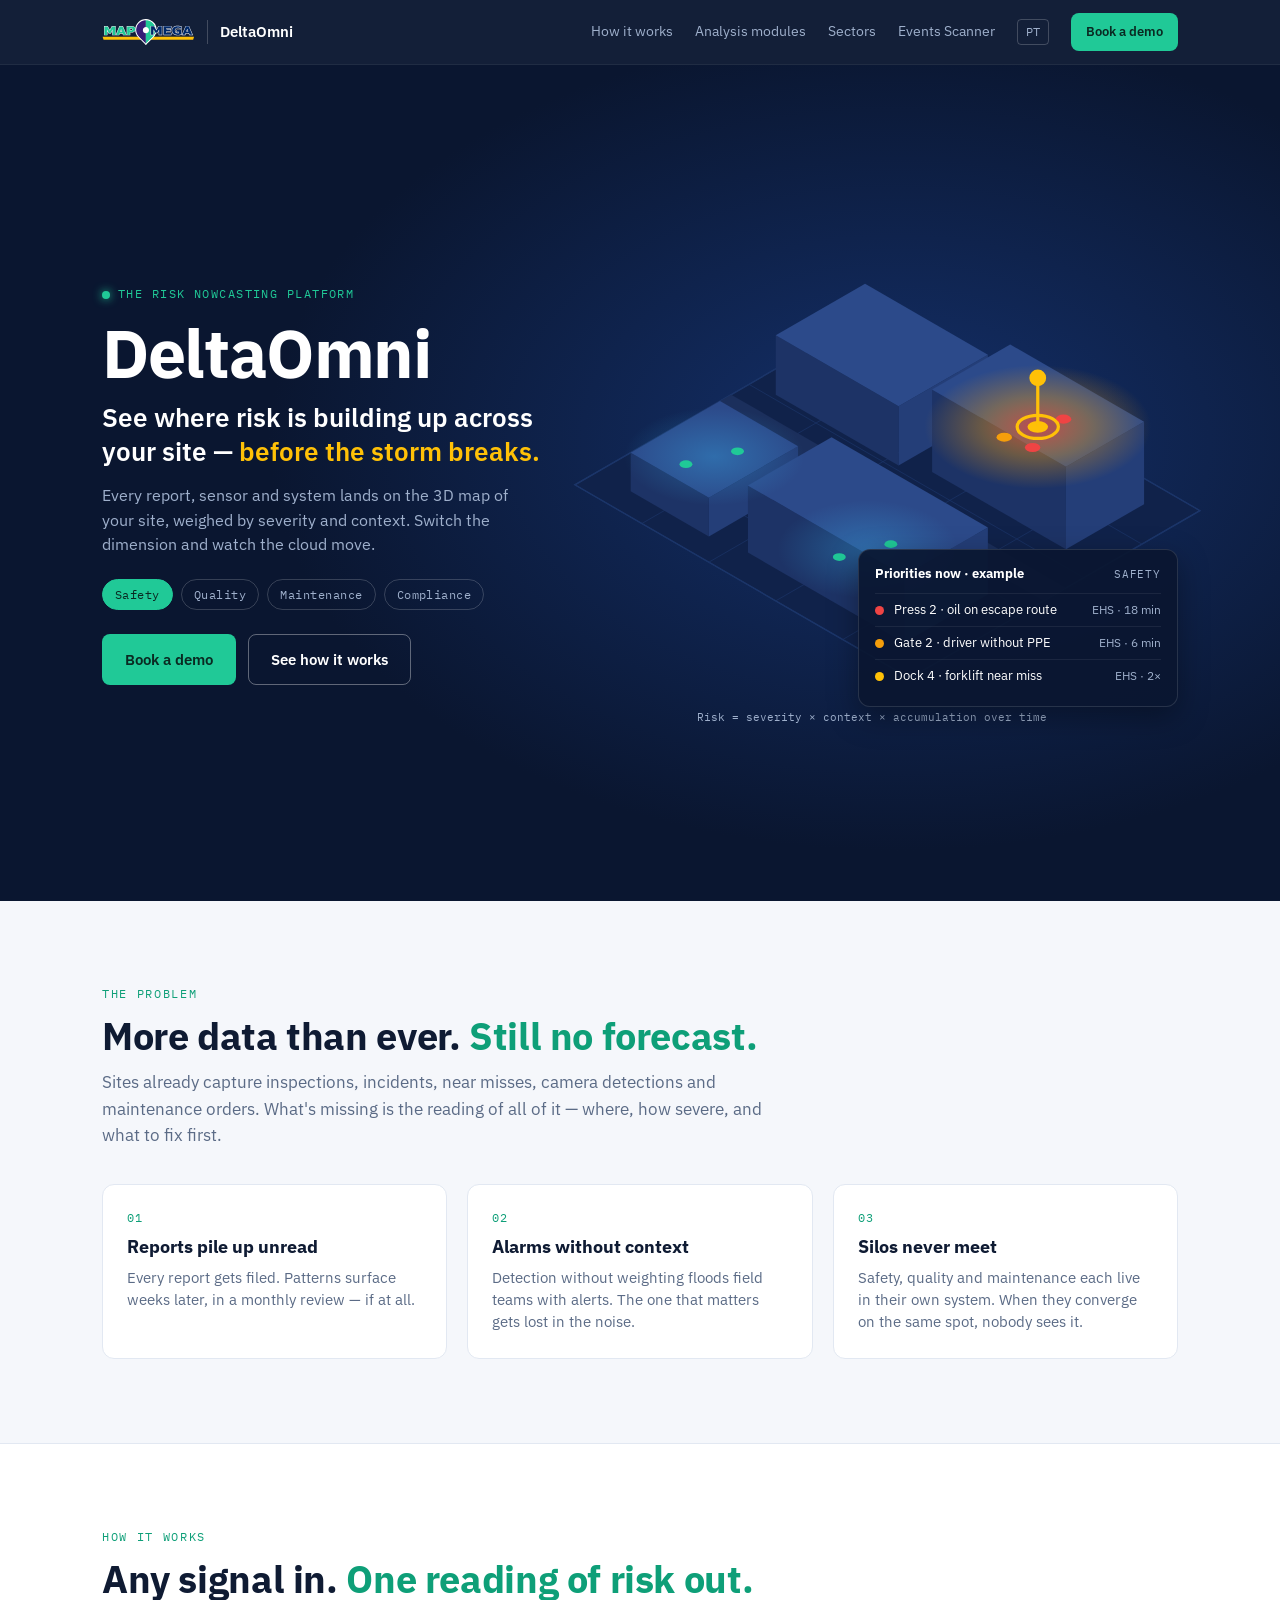
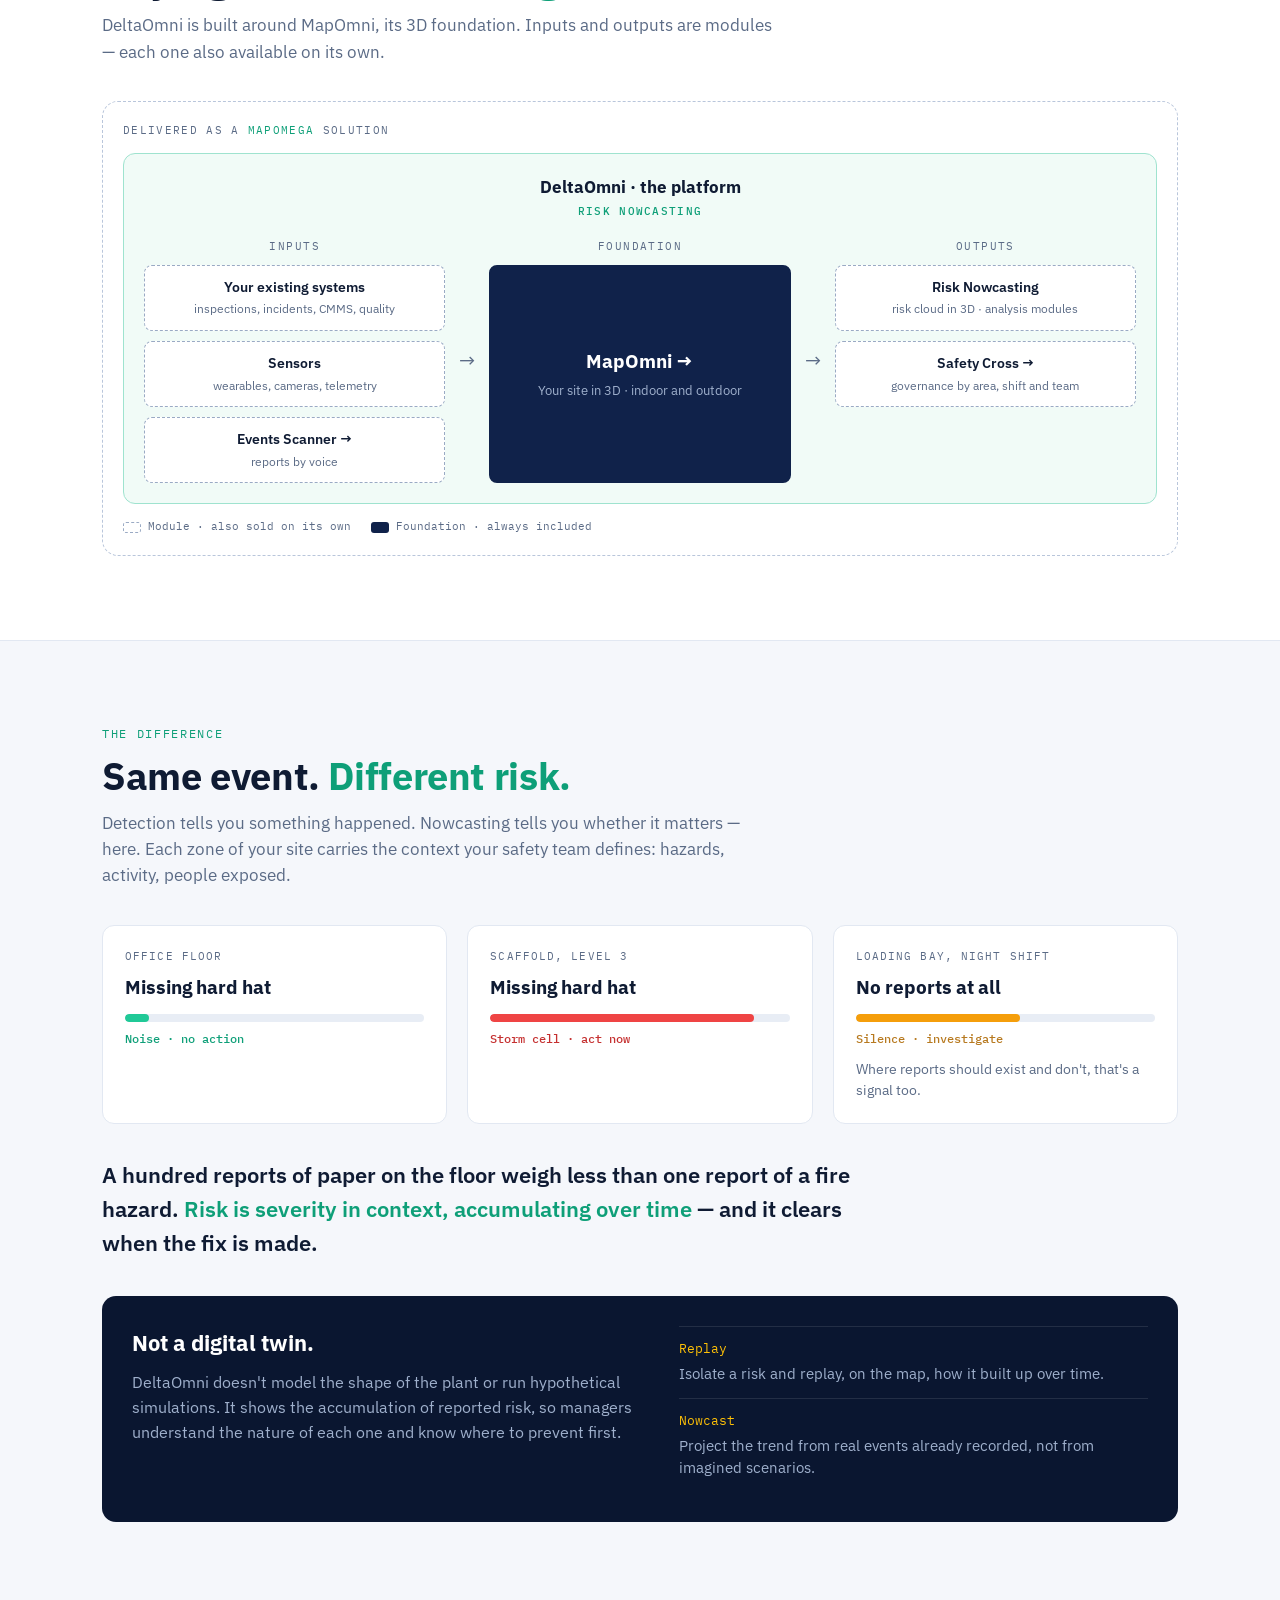
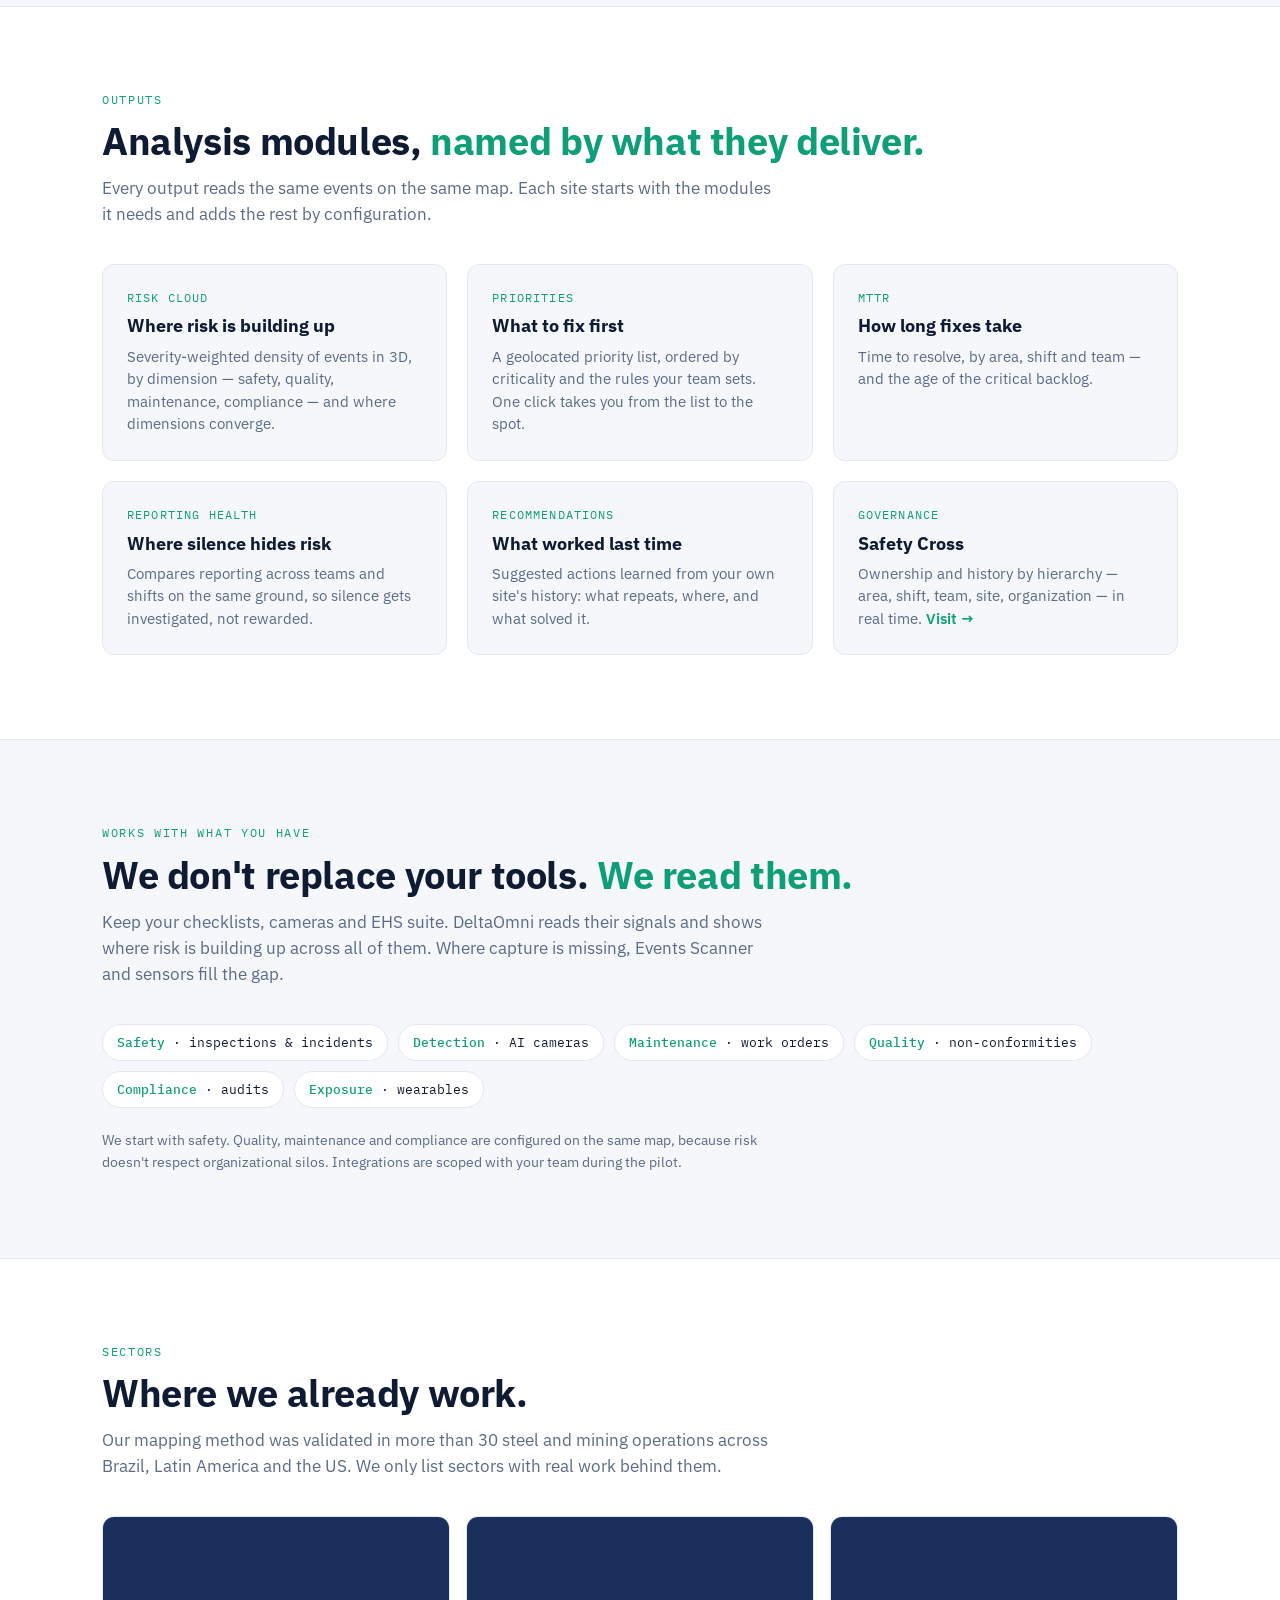
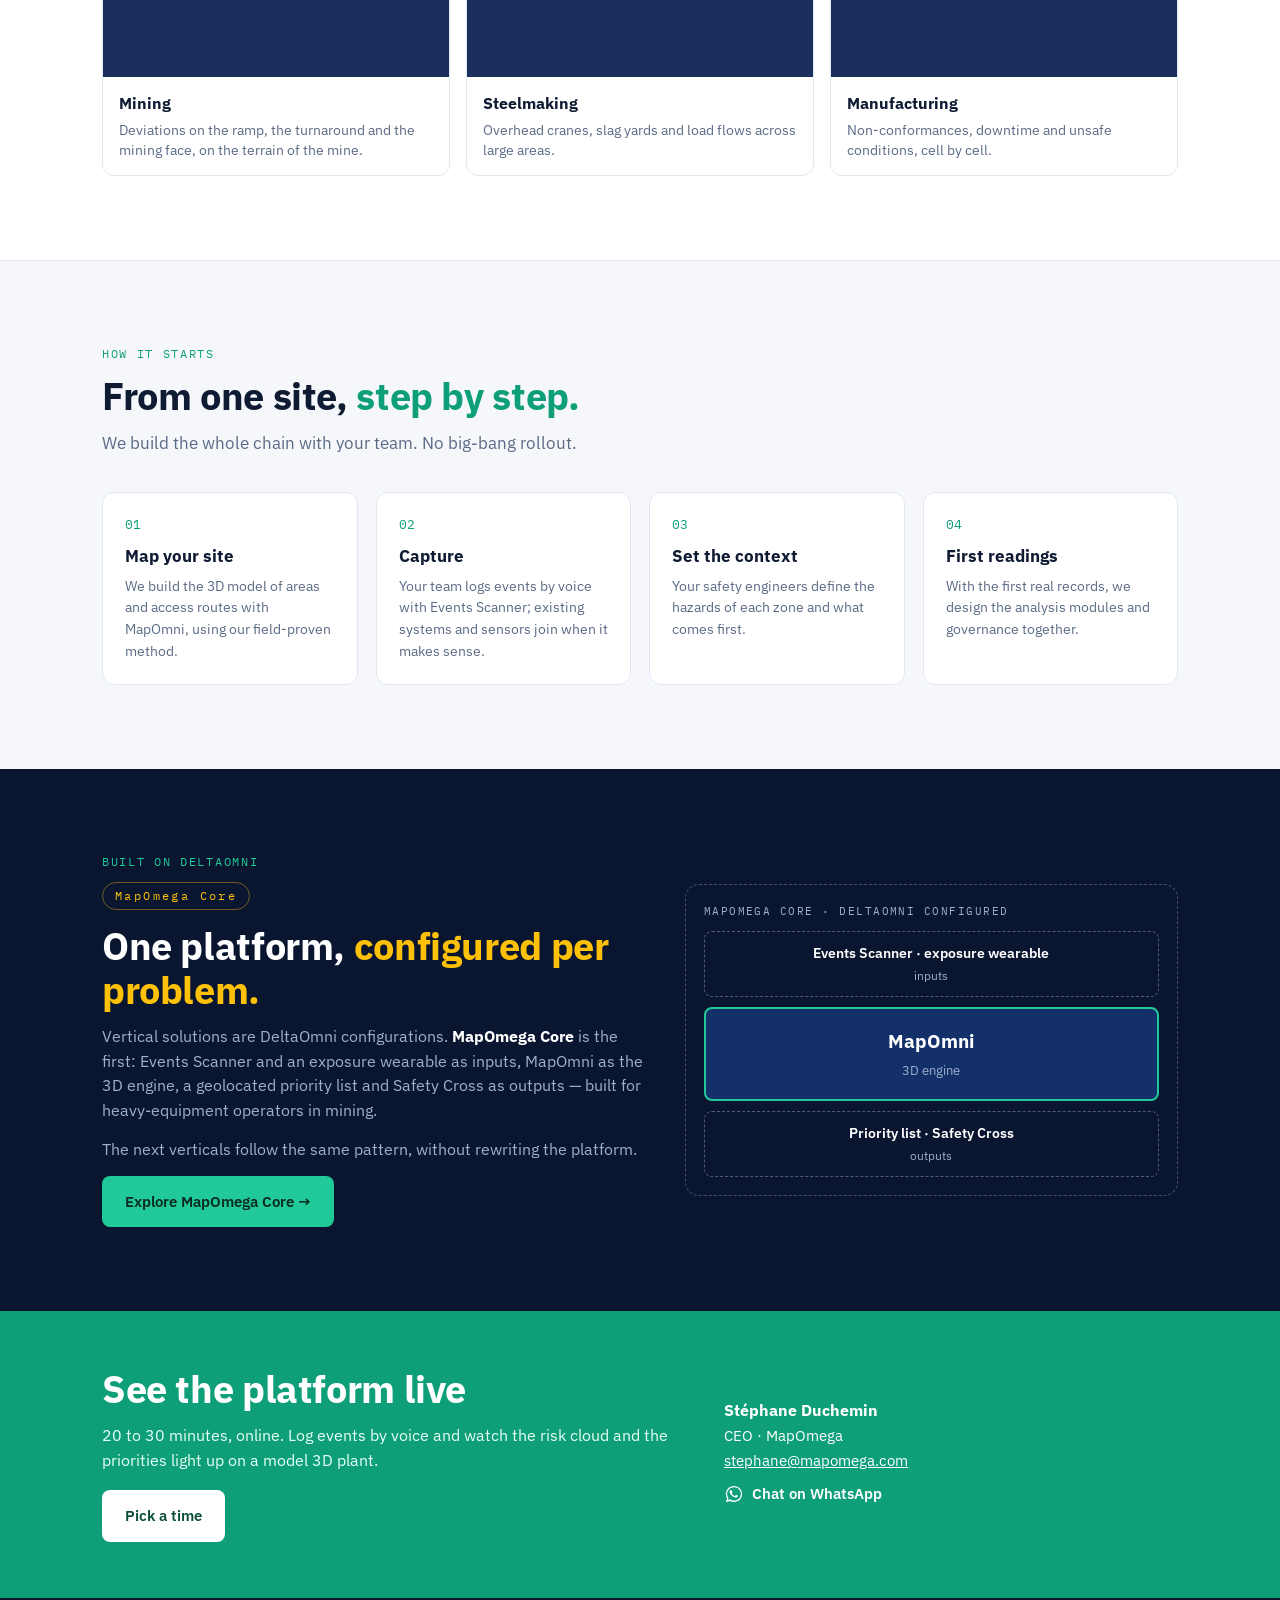
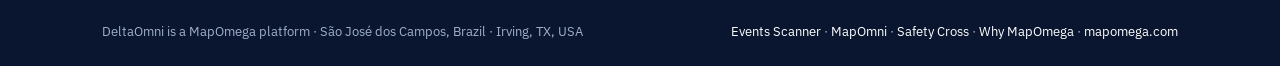
==== commit 0c6e9f62: "Update Events Scanner links and adjust sectors layout" ====
--- a/index.html
+++ b/index.html
@@ -150,11 +150,11 @@
 .chip b{color:#0E9F78;font-weight:500}
 .note{color:var(--muted);font-size:14px;max-width:680px;margin-top:22px}
 /* sectors */
-.sectors{display:grid;grid-template-columns:repeat(4,1fr);gap:16px}
+.sectors{display:grid;grid-template-columns:repeat(3,1fr);gap:16px}
 @media(max-width:960px){.sectors{grid-template-columns:repeat(2,1fr)}}
 @media(max-width:520px){.sectors{grid-template-columns:1fr}}
 .sector{background:var(--card);border:1px solid var(--bd);border-radius:12px;overflow:hidden}
-.sector .ph{height:120px;background:#1B2F5C center/cover no-repeat}
+.sector .ph{height:160px;background:#1B2F5C center/cover no-repeat}
 .sector .body{padding:14px 16px}
 .sector h3{font-size:16px;margin-bottom:4px}
 .sector p{color:var(--muted);font-size:13.5px}
@@ -203,7 +203,7 @@
       <a class="hide-sm" href="#how">How it works</a>
       <a class="hide-sm" href="#modules">Analysis modules</a>
       <a class="hide-sm" href="#sectors">Sectors</a>
-      <a class="hide-sm" href="/eventsscanner.html">Events Scanner</a>
+      <a class="hide-sm" href="eventsscanner.html">Events Scanner</a>
       <a class="lang" href="/br/" hreflang="pt-BR" lang="pt-BR">PT</a>
       <a class="btn btn-green btn-sm js-agenda" data-where="top" href="https://calendly.com/deltaomni/30min">Book a demo</a>
     </nav>
@@ -273,7 +273,7 @@
           <div class="col"><div class="colh">Inputs</div>
             <div class="mod">Your existing systems<small>inspections, incidents, CMMS, quality</small></div>
             <div class="mod">Sensors<small>wearables, cameras, telemetry</small></div>
-            <div class="mod"><a href="/eventsscanner.html">Events Scanner →</a><small>reports by voice</small></div>
+            <div class="mod"><a href="eventsscanner.html">Events Scanner →</a><small>reports by voice</small></div>
           </div>
           <div class="ar" aria-hidden="true">→</div>
           <div class="col"><div class="colh">Foundation</div>
@@ -330,9 +330,9 @@
 <section class="s alt" id="sectors">
   <div class="wrap">
     <div class="kicker">Sectors</div>
-    <h2>Wherever there is ground to look after.</h2>
-    <p class="sub">Wherever there is an area to look after and people who notice problems before any system does, DeltaOmni applies.</p>
-    <div class="sectors"><article class="sector"><div class="ph" style="background-image:url('/assets/setor-mineracao.jpg')" aria-hidden="true"></div><div class="body"><h3>Mining</h3><p>Deviations on the ramp, the turnaround and the mining face, on the terrain of the mine.</p></div></article><article class="sector"><div class="ph" style="background-image:url('/assets/setor-siderurgia.jpg')" aria-hidden="true"></div><div class="body"><h3>Steelmaking</h3><p>Overhead cranes, slag yards and load flows across large areas.</p></div></article><article class="sector"><div class="ph" style="background-image:url('/assets/setor-manufatura.jpg')" aria-hidden="true"></div><div class="body"><h3>Manufacturing</h3><p>Non-conformances, downtime and unsafe conditions, cell by cell.</p></div></article><article class="sector"><div class="ph" style="background-image:url('/assets/setor-portos.jpg')" aria-hidden="true"></div><div class="body"><h3>Ports</h3><p>Yards, berths and truck access, with several companies on the same map.</p></div></article><article class="sector"><div class="ph" style="background-image:url('/assets/setor-aeroportos.jpg')" aria-hidden="true"></div><div class="body"><h3>Airports</h3><p>Apron, restricted areas and maintenance, where every minute counts.</p></div></article><article class="sector"><div class="ph" style="background-image:url('/assets/setor-municipios.jpg')" aria-hidden="true"></div><div class="body"><h3>Cities</h3><p>Urban upkeep — potholes, lighting, illegal dumping — opened and closed on the city map.</p></div></article><article class="sector"><div class="ph" style="background-image:url('/assets/setor-campus.jpg')" aria-hidden="true"></div><div class="body"><h3>University campuses</h3><p>Building maintenance, security and accessibility across dozens of buildings.</p></div></article><article class="sector"><div class="ph" style="background-image:url('/assets/setor-parques.jpg')" aria-hidden="true"></div><div class="body"><h3>Theme parks</h3><p>Rides, queues and walkways, with the team responding where the public is.</p></div></article></div>
+    <h2>Where we already work.</h2>
+    <p class="sub">Our mapping method was validated in more than 30 steel and mining operations across Brazil, Latin America and the US. We only list sectors with real work behind them.</p>
+    <div class="sectors"><article class="sector"><div class="ph" style="background-image:url('/assets/setor-mineracao.jpg')" aria-hidden="true"></div><div class="body"><h3>Mining</h3><p>Deviations on the ramp, the turnaround and the mining face, on the terrain of the mine.</p></div></article><article class="sector"><div class="ph" style="background-image:url('/assets/setor-siderurgia.jpg')" aria-hidden="true"></div><div class="body"><h3>Steelmaking</h3><p>Overhead cranes, slag yards and load flows across large areas.</p></div></article><article class="sector"><div class="ph" style="background-image:url('/assets/setor-manufatura.jpg')" aria-hidden="true"></div><div class="body"><h3>Manufacturing</h3><p>Non-conformances, downtime and unsafe conditions, cell by cell.</p></div></article></div>
   </div>
 </section>
 
@@ -386,7 +386,7 @@
 <footer>
   <div class="wrap">
     <span>DeltaOmni is a MapOmega platform · São José dos Campos, Brazil · Irving, TX, USA</span>
-    <span><a href="/eventsscanner.html">Events Scanner</a> · <a href="https://mapomni.com">MapOmni</a> · <a href="https://safetycross.com.br">Safety Cross</a> · <a href="https://mapomega.com/why.html">Why MapOmega</a> · <a href="https://mapomega.com">mapomega.com</a></span>
+    <span><a href="eventsscanner.html">Events Scanner</a> · <a href="https://mapomni.com">MapOmni</a> · <a href="https://safetycross.com.br">Safety Cross</a> · <a href="https://mapomega.com/why.html">Why MapOmega</a> · <a href="https://mapomega.com">mapomega.com</a></span>
   </div>
 </footer>
 
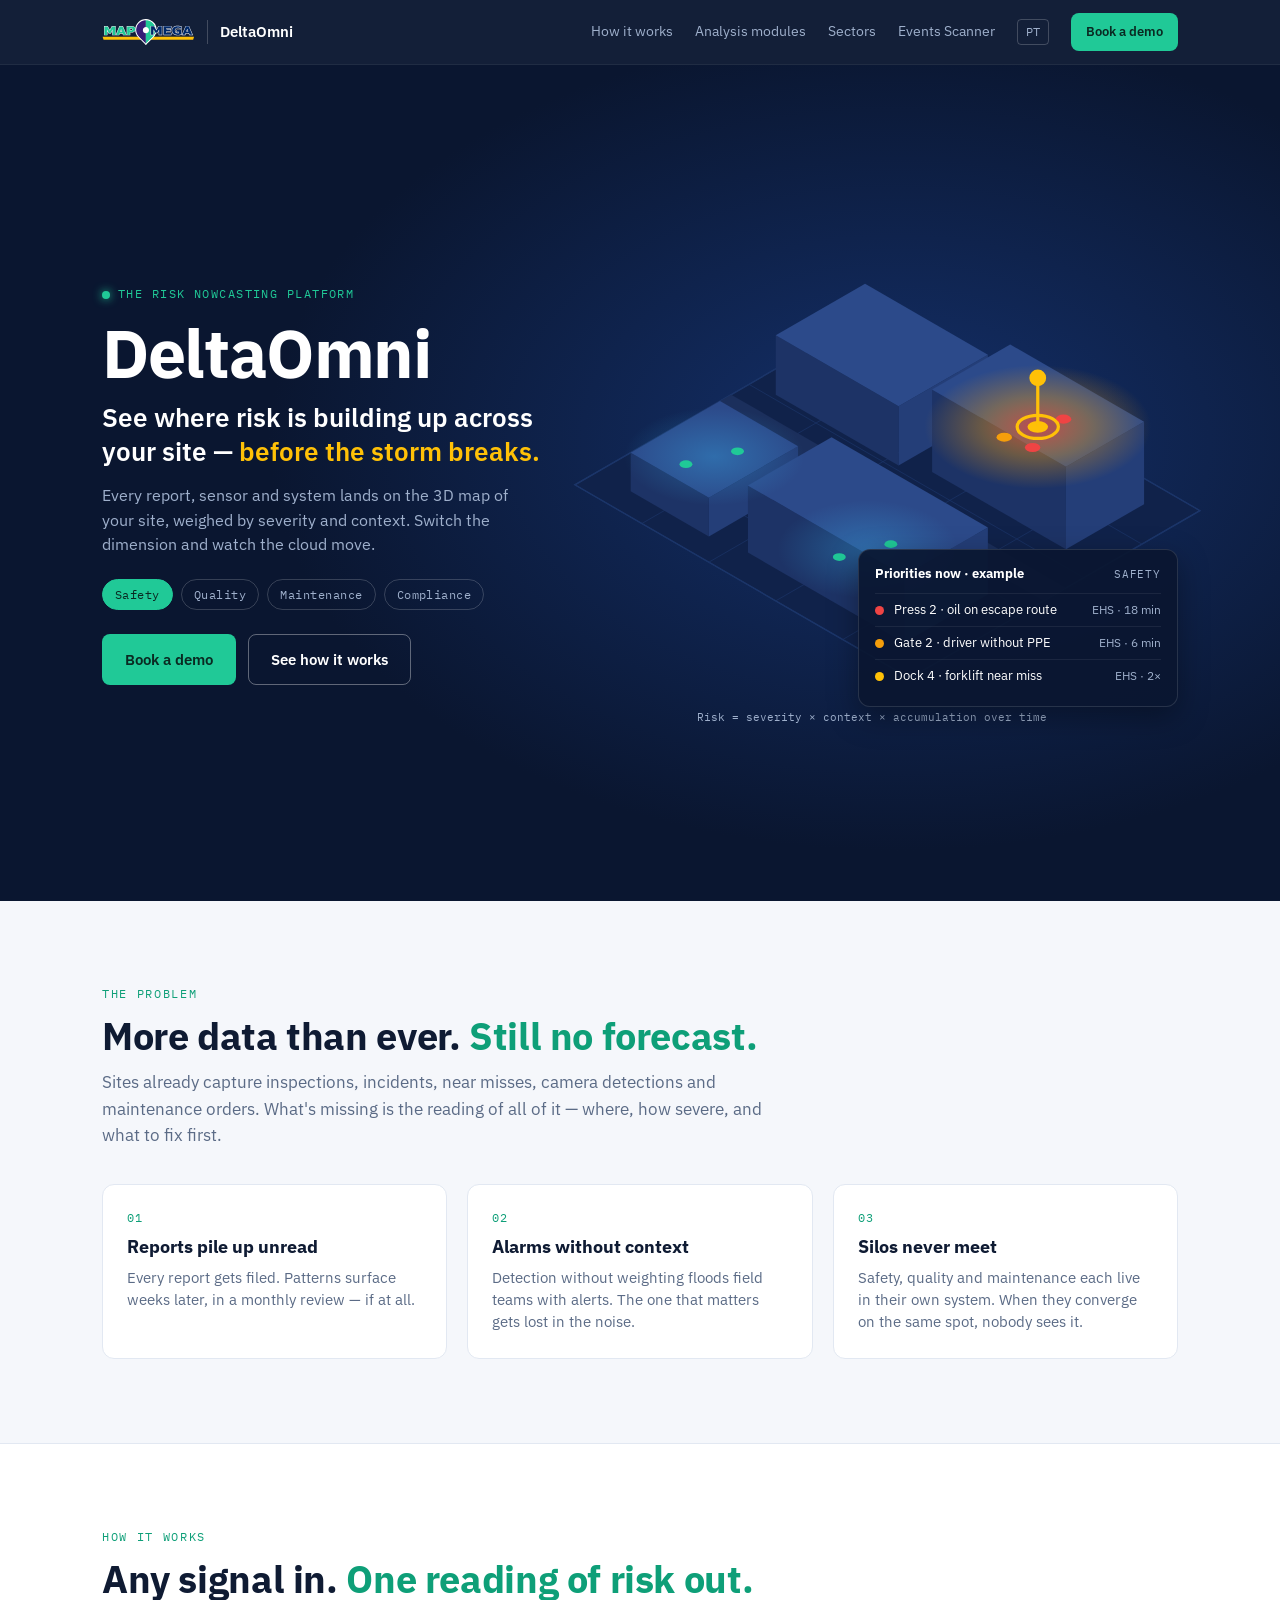
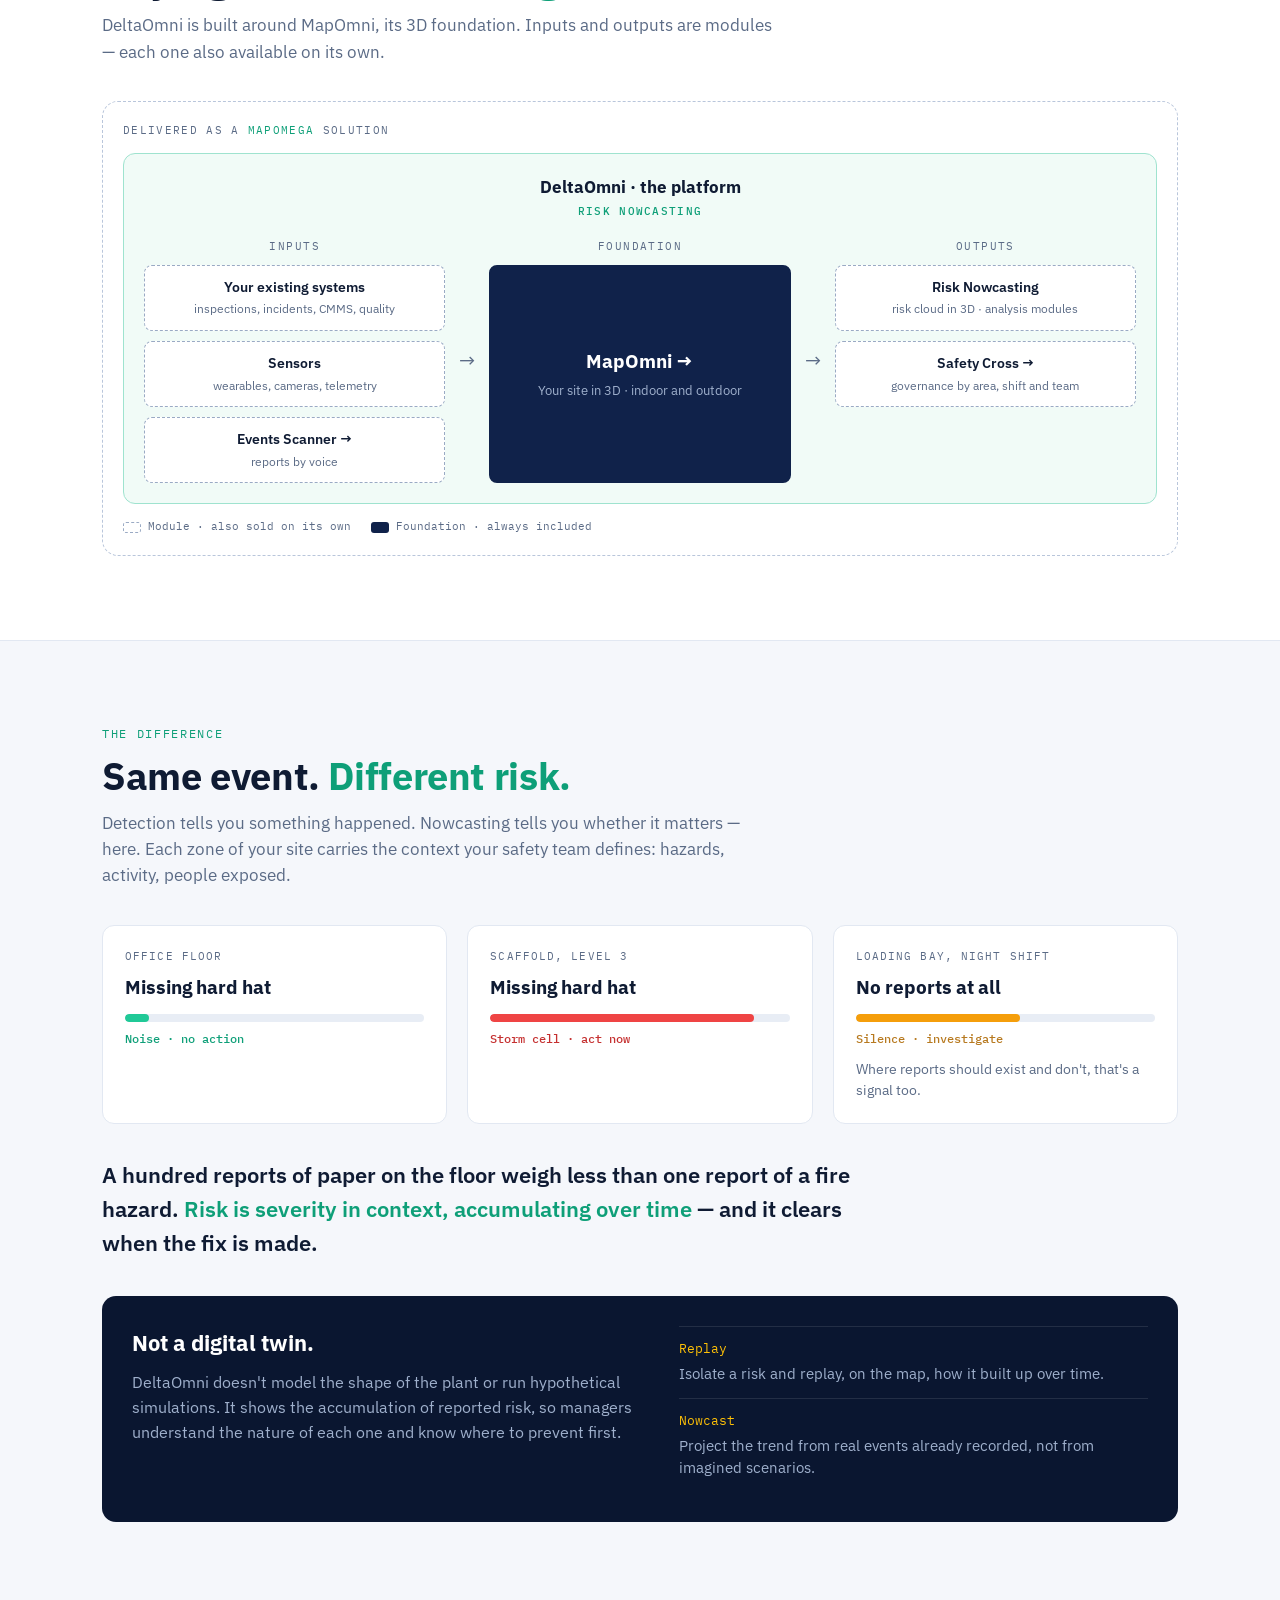
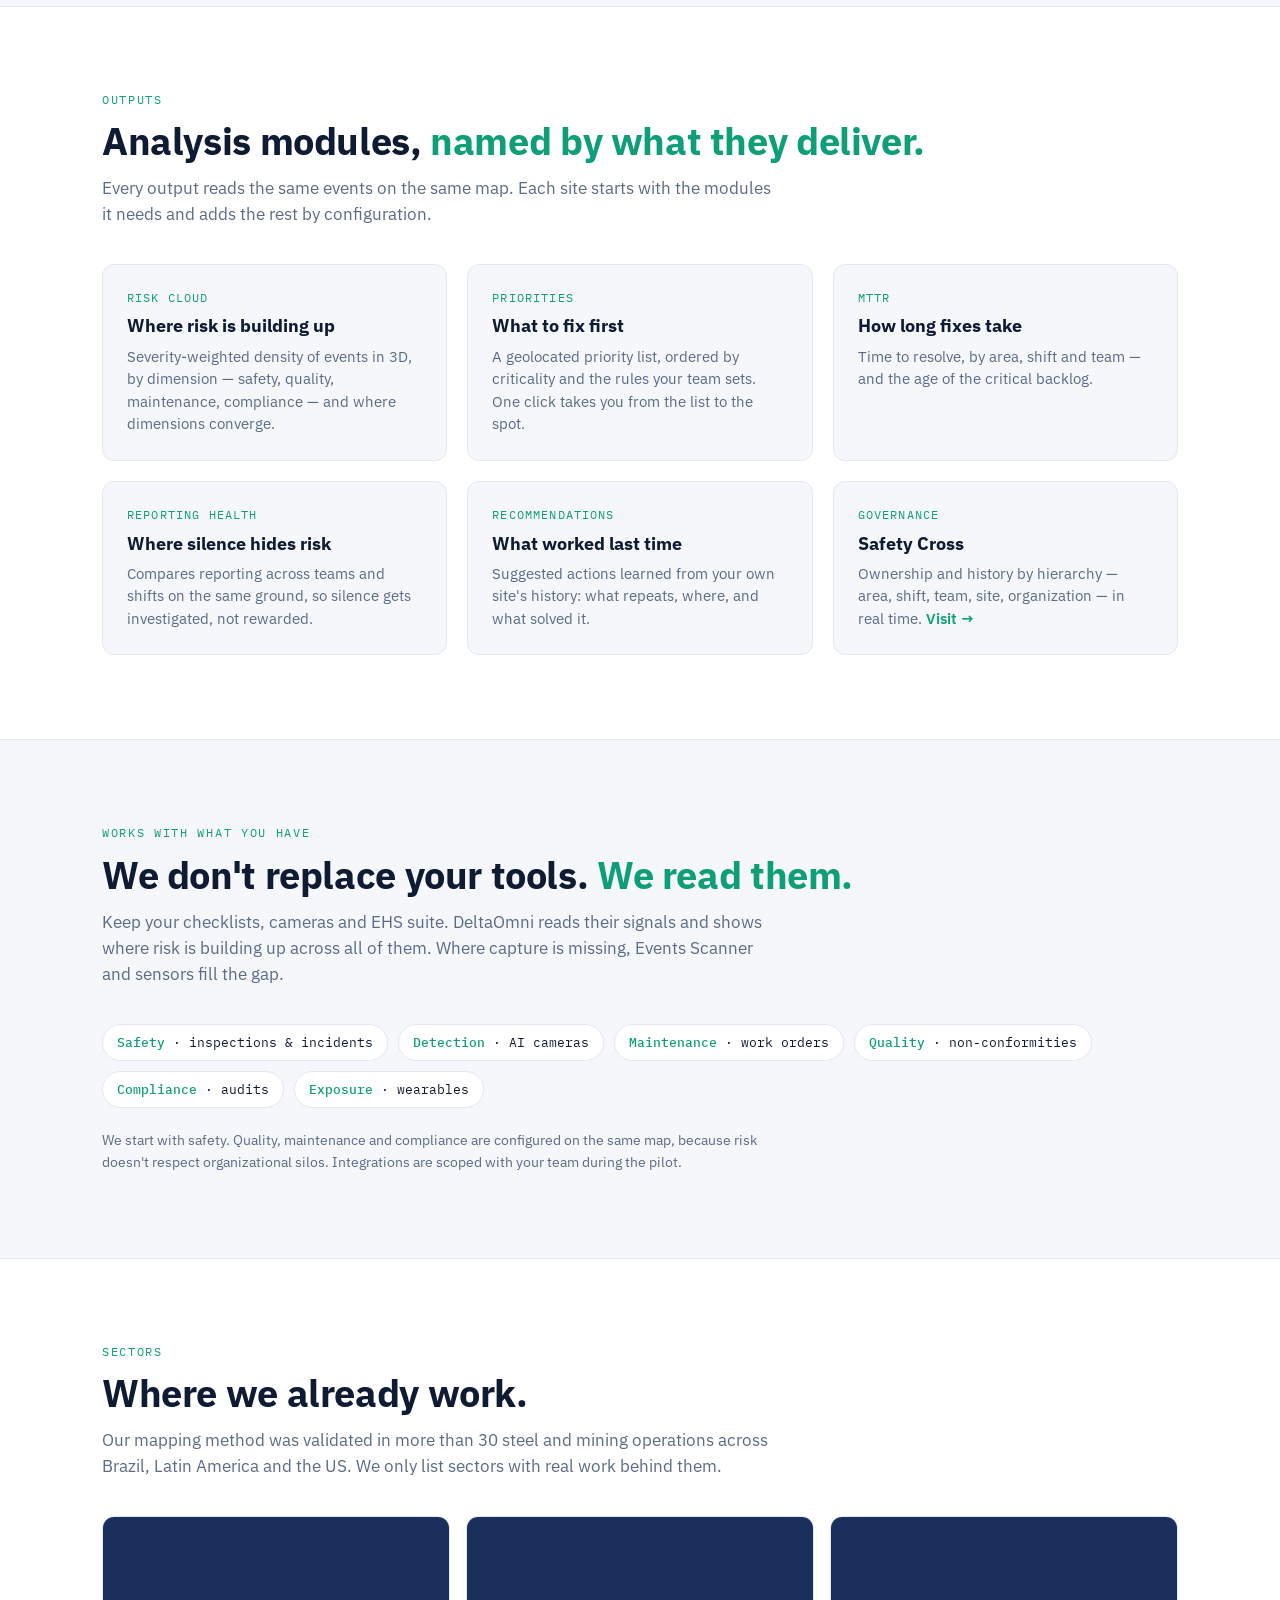
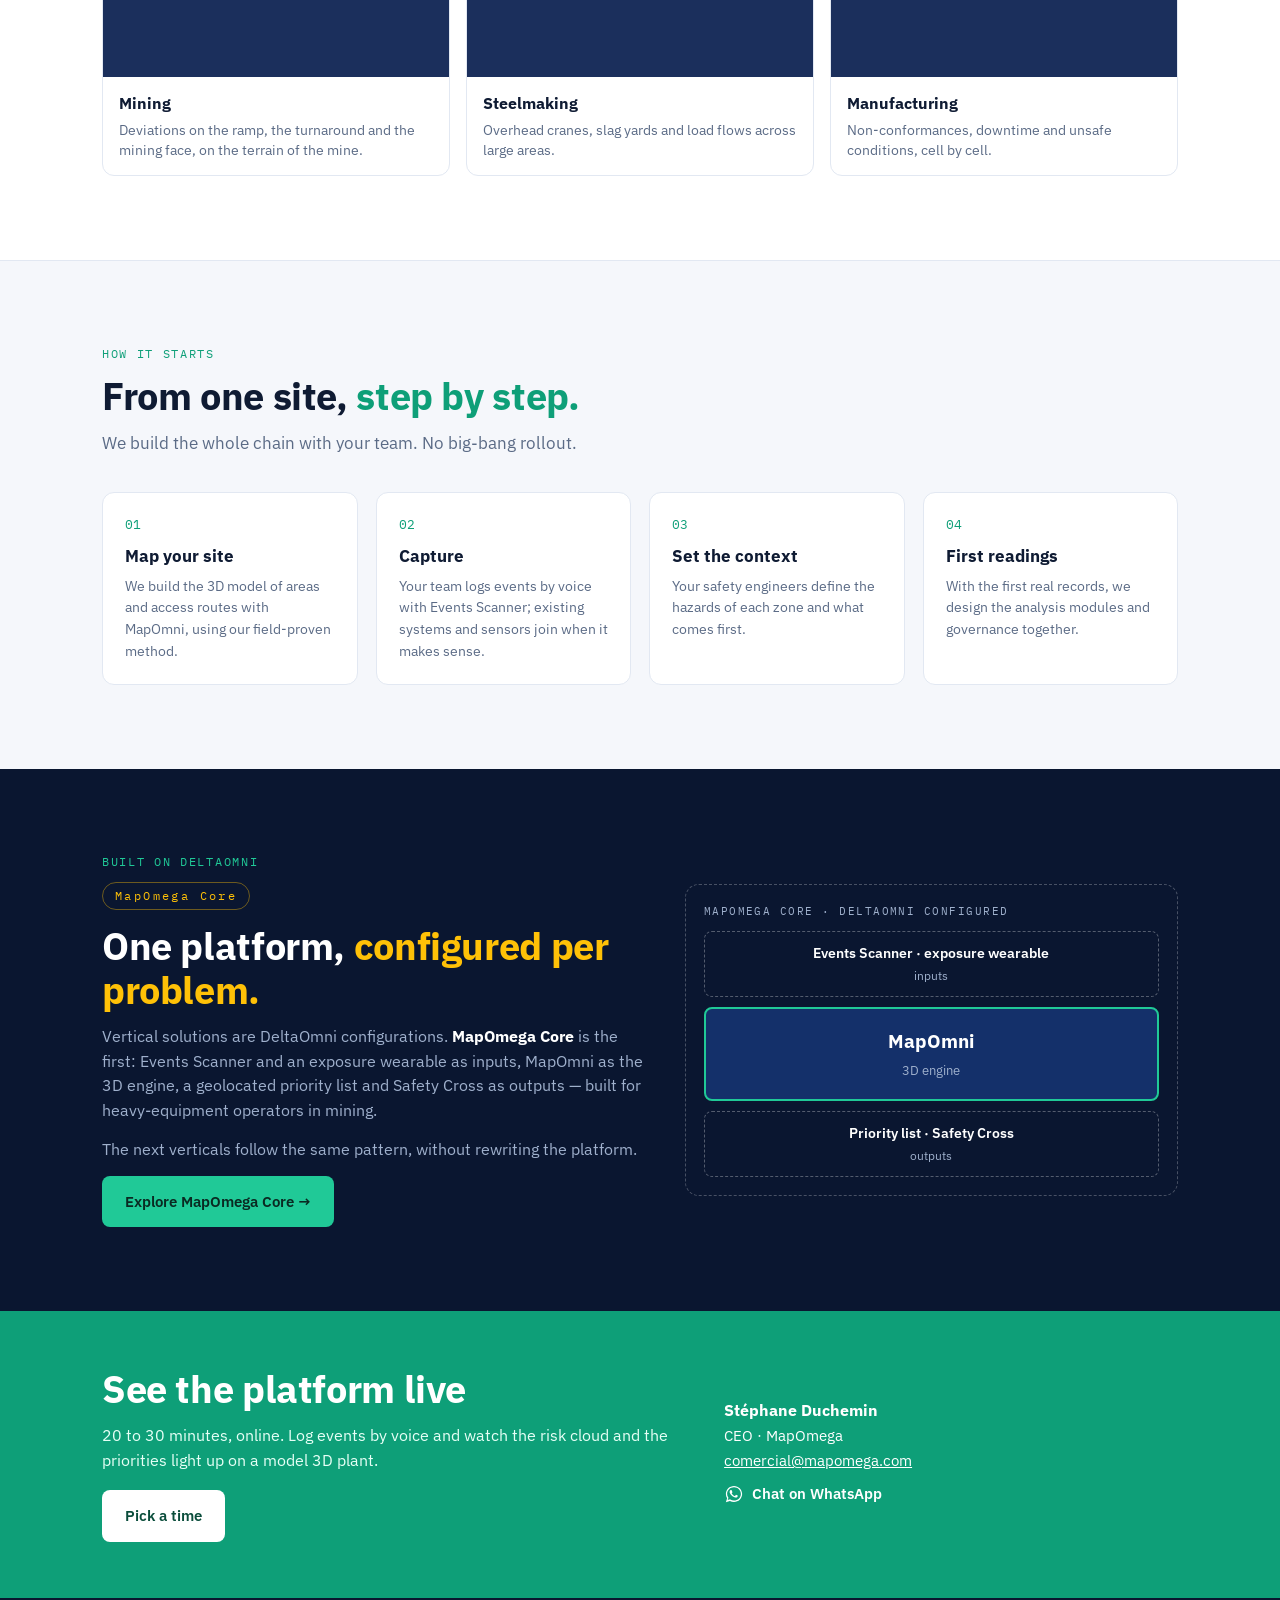
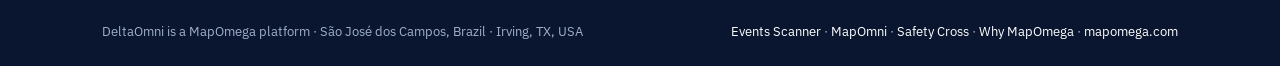
==== commit c897082b: "Update contact email address in index.html" ====
--- a/index.html
+++ b/index.html
@@ -377,7 +377,7 @@
     <div class="contact">
       <b>Stéphane Duchemin</b>
       CEO · MapOmega<br>
-      <a href="mailto:stephane@mapomega.com">stephane@mapomega.com</a><br>
+      <a href="mailto:comercial@mapomega.com">comercial@mapomega.com</a><br>
       <a class="wa" href="https://wa.me/5521996485172?text=Hi%20St%C3%A9phane%2C%20I%20saw%20the%20DeltaOmni%20page%20and%20would%20like%20to%20know%20more." target="_blank" rel="noopener"><svg viewBox="0 0 32 32" aria-hidden="true"><path fill="currentColor" d="M16 3C8.8 3 3 8.7 3 15.8c0 2.5.7 4.9 2 7L3 29l6.4-2c2 1.1 4.3 1.7 6.6 1.7 7.2 0 13-5.7 13-12.8S23.2 3 16 3zm0 23.4c-2.1 0-4.1-.6-5.9-1.6l-.4-.3-3.8 1.2 1.2-3.7-.3-.4c-1.2-1.8-1.8-3.8-1.8-5.9C5 9.9 9.9 5.2 16 5.2s11 4.7 11 10.6-4.9 10.6-11 10.6zm6-7.9c-.3-.2-2-1-2.3-1.1-.3-.1-.5-.2-.8.2-.2.3-.9 1.1-1.1 1.3-.2.2-.4.2-.7.1-.3-.2-1.4-.5-2.7-1.6-1-.9-1.7-2-1.9-2.3-.2-.3 0-.5.1-.7l.5-.6c.2-.2.2-.3.3-.6.1-.2 0-.4 0-.6l-1-2.4c-.3-.6-.5-.5-.8-.5h-.6c-.2 0-.6.1-.9.4-.3.3-1.1 1.1-1.1 2.7s1.2 3.1 1.3 3.3c.2.2 2.3 3.5 5.5 4.8.8.3 1.4.5 1.8.6.8.2 1.5.2 2 .1.6-.1 2-.8 2.2-1.6.3-.8.3-1.4.2-1.6-.1-.1-.3-.2-.6-.4z"/></svg>Chat on WhatsApp</a>
     </div>
   </div>
